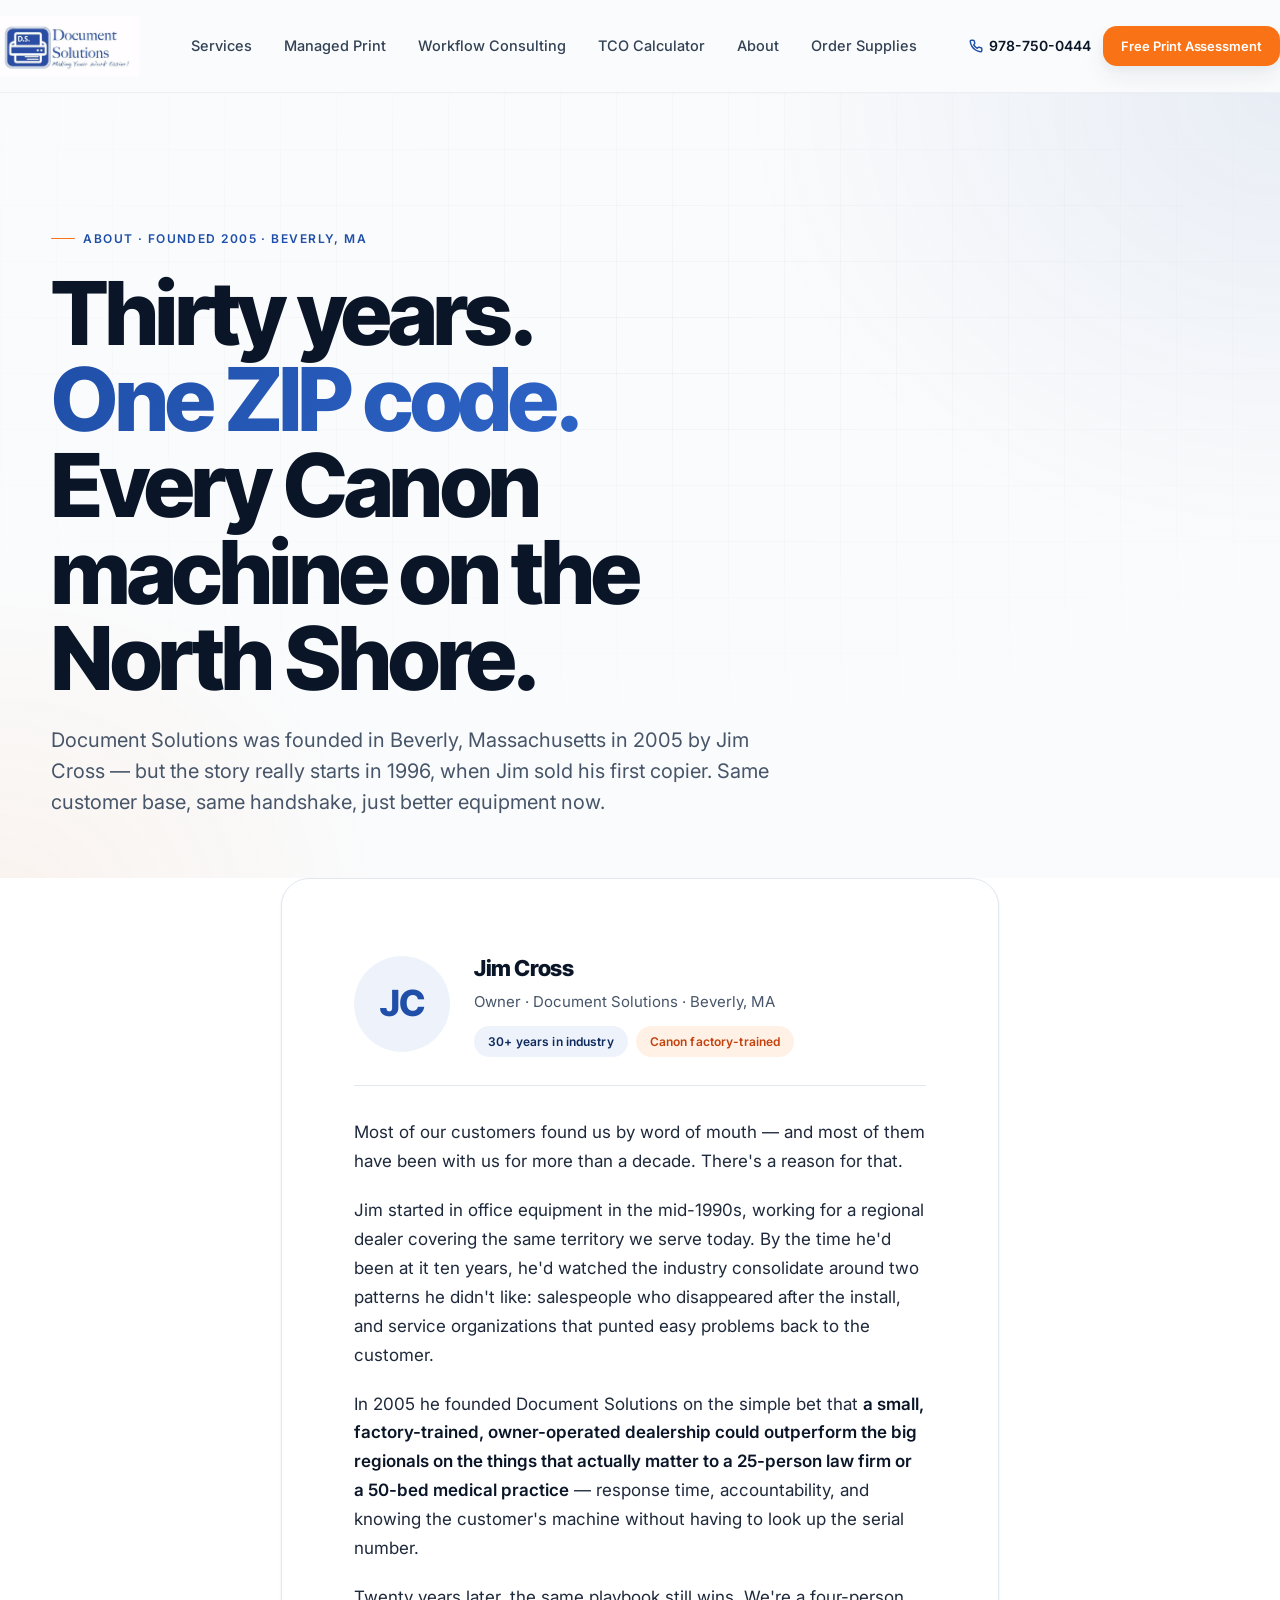
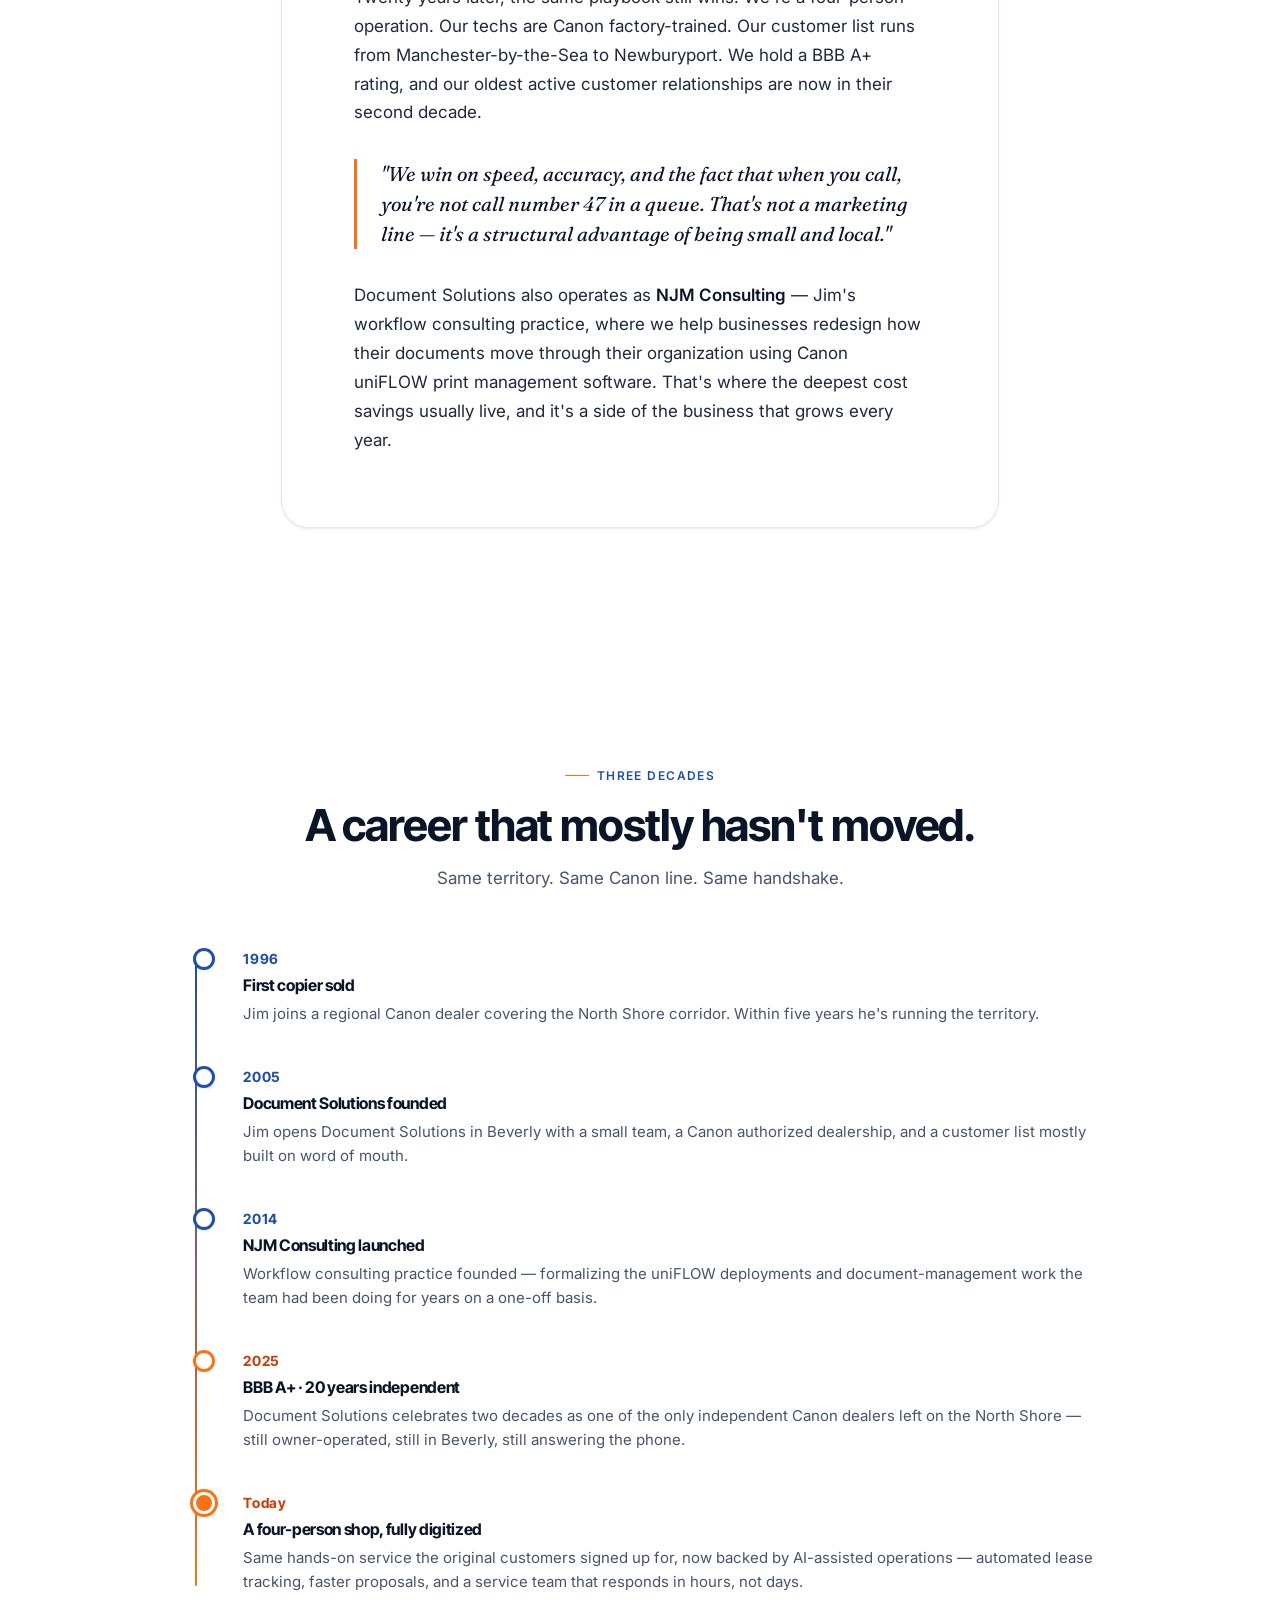
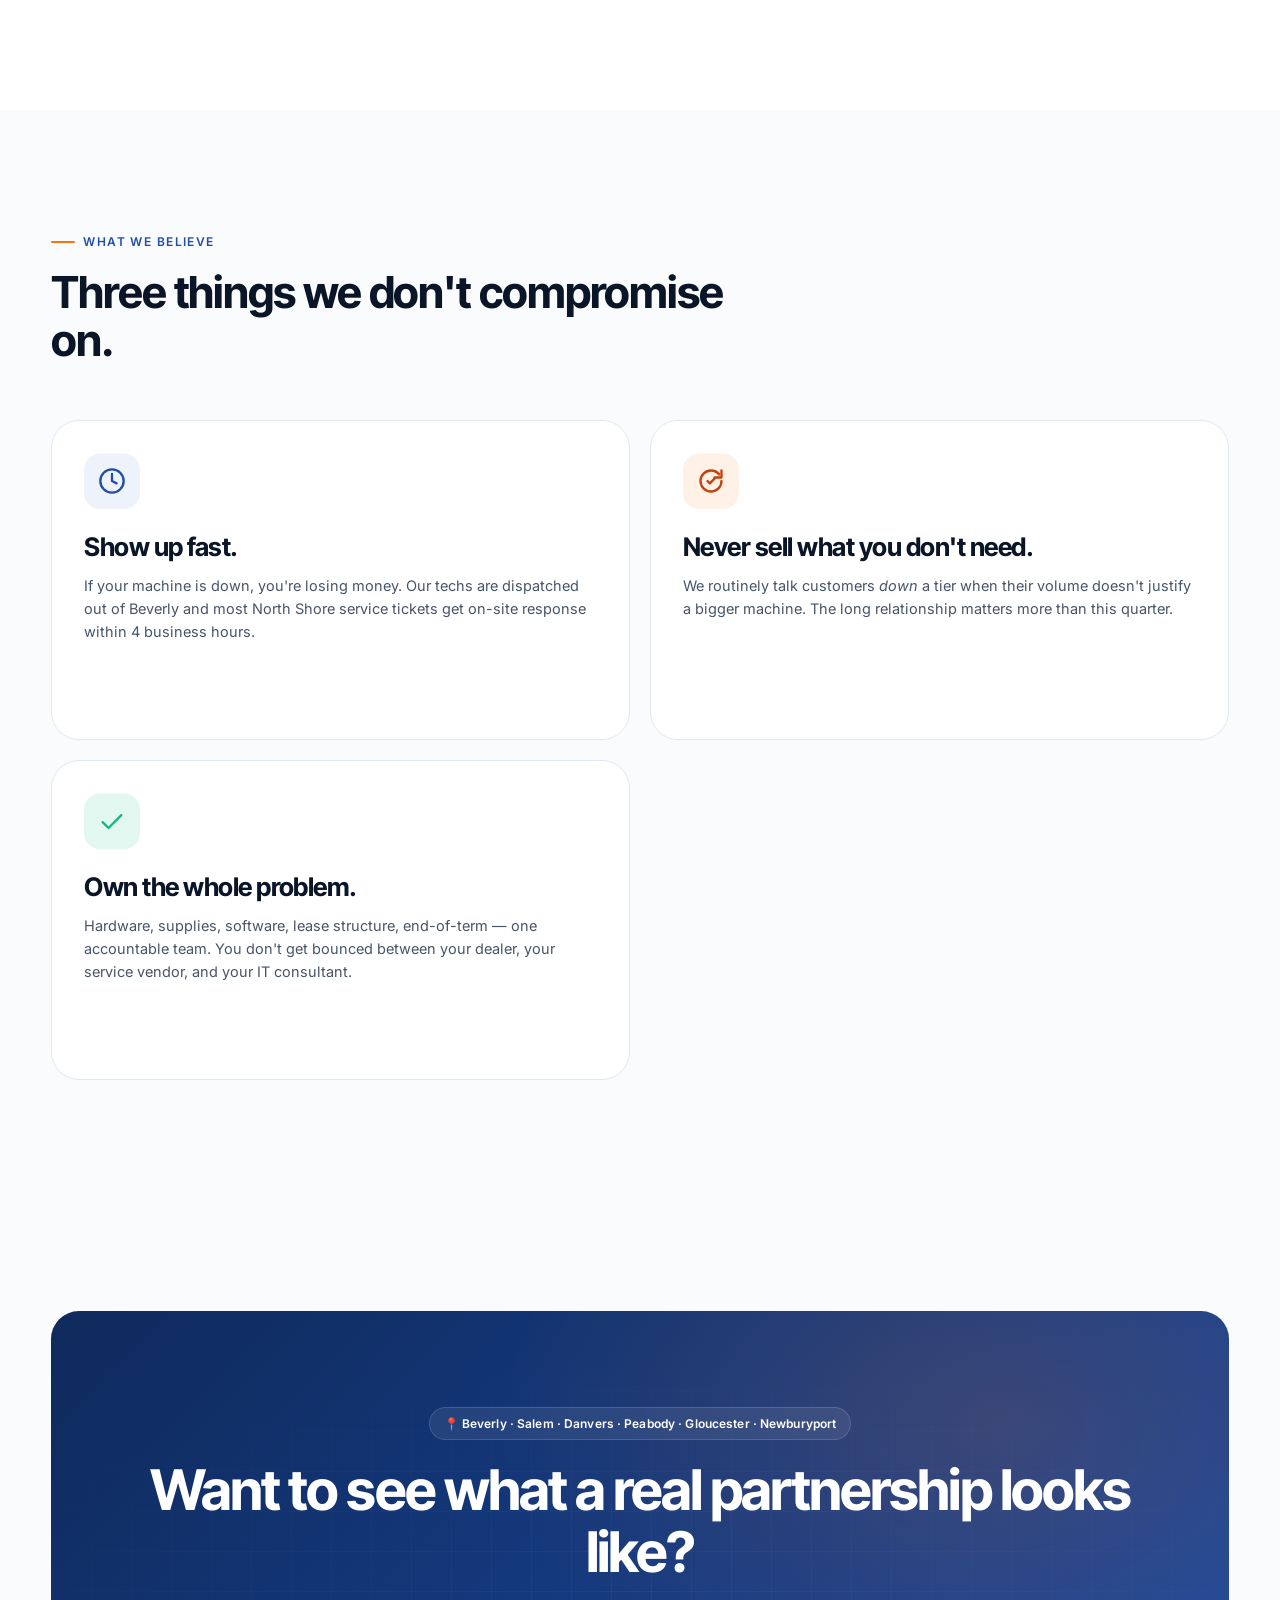
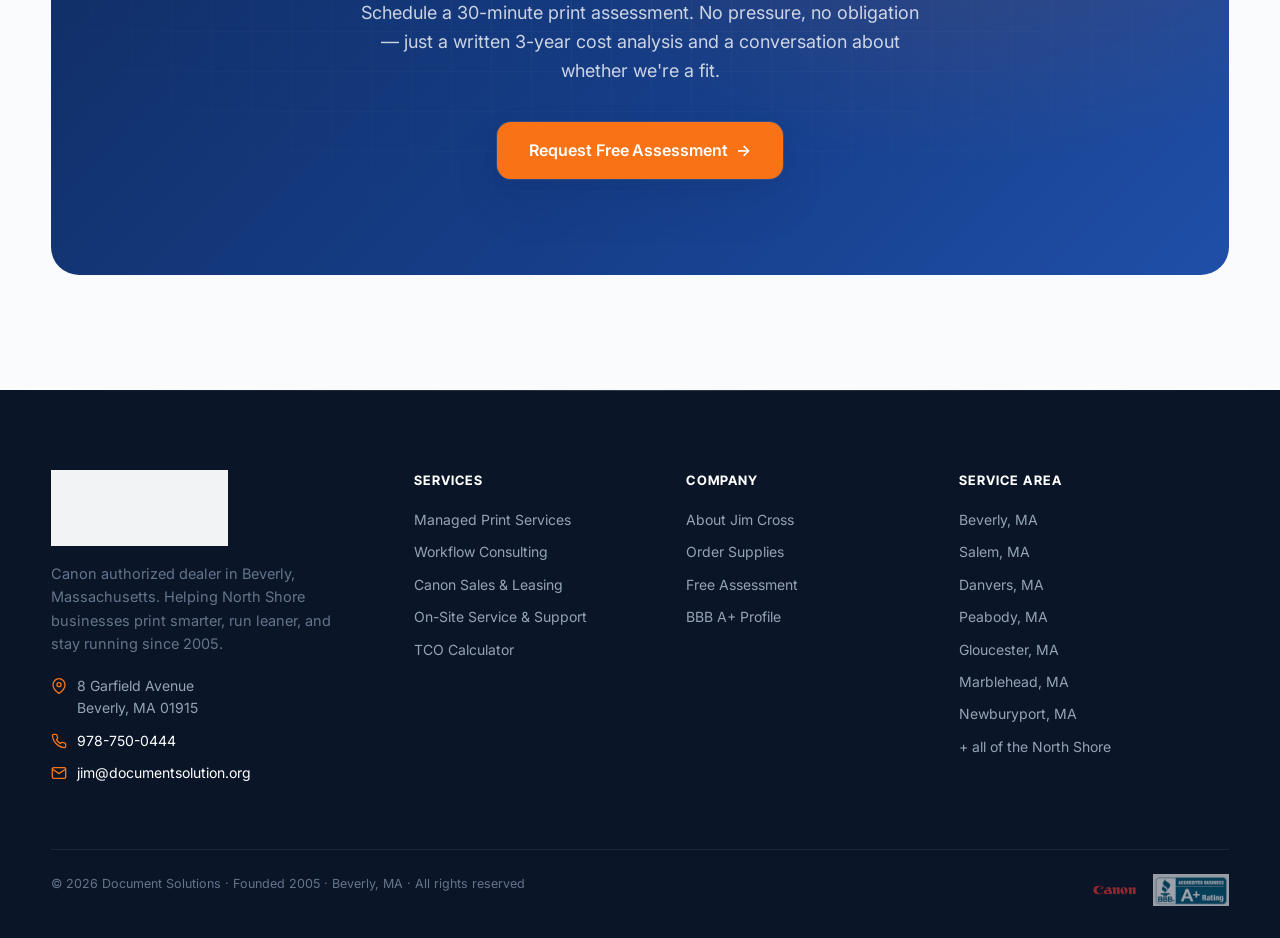
==== about.html @ 14baa593 "Subdue hero photo + add supply ordering for existing customers Hero fix: - Darkened the imageFORCE p" ====
<!DOCTYPE html>
<html lang="en">
<head>
<meta charset="UTF-8">
<meta name="viewport" content="width=device-width, initial-scale=1.0">
<meta name="theme-color" content="#1F4FA8">

<title>About Jim Cross & Document Solutions — 30 Years on the North Shore</title>
<meta name="description" content="Founded in 2005 by Jim Cross, Document Solutions is an independent Canon authorized dealer in Beverly, MA. 30+ years of office equipment expertise, factory-trained technicians, BBB A+ rated.">

<link rel="canonical" href="https://documentsolution.org/about.html">
<meta name="robots" content="index, follow, max-image-preview:large">

<meta property="og:type" content="profile">
<meta property="og:title" content="About Jim Cross — Document Solutions, Beverly MA">
<meta property="og:description" content="30+ years in office equipment. Founded Document Solutions in Beverly, MA in 2005.">
<meta property="og:url" content="https://documentsolution.org/about.html">

<link rel="preconnect" href="https://fonts.googleapis.com">
<link rel="preconnect" href="https://fonts.gstatic.com" crossorigin>
<link rel="stylesheet" href="assets/css/styles.css">
<link rel="icon" type="image/svg+xml" href="data:image/svg+xml,%3Csvg xmlns='http://www.w3.org/2000/svg' viewBox='0 0 32 32'%3E%3Crect width='32' height='32' rx='7' fill='%231F4FA8'/%3E%3Ctext x='16' y='22' font-family='Inter,sans-serif' font-size='15' font-weight='800' fill='white' text-anchor='middle' letter-spacing='-0.04em'%3EDS%3C/text%3E%3C/svg%3E">

<script type="application/ld+json">
{
  "@context": "https://schema.org",
  "@type": "AboutPage",
  "mainEntity": {
    "@type": "Person",
    "name": "Jim Cross",
    "jobTitle": "Owner",
    "description": "Owner and founder of Document Solutions, a Canon authorized dealer in Beverly, Massachusetts. 30+ years in office equipment, document workflow, and managed print services.",
    "worksFor": {
      "@type": "LocalBusiness",
      "name": "Document Solutions",
      "url": "https://documentsolution.org/",
      "address": {
        "@type": "PostalAddress",
        "streetAddress": "8 Garfield Avenue",
        "addressLocality": "Beverly",
        "addressRegion": "MA",
        "postalCode": "01915",
        "addressCountry": "US"
      },
      "telephone": "+1-978-750-0444"
    },
    "knowsAbout": ["Canon imageRUNNER", "Managed Print Services", "Document Workflow Consulting", "Office Equipment Leasing", "uniFLOW Print Management"]
  },
  "breadcrumb": {
    "@type": "BreadcrumbList",
    "itemListElement": [
      { "@type": "ListItem", "position": 1, "name": "Home", "item": "https://documentsolution.org/" },
      { "@type": "ListItem", "position": 2, "name": "About", "item": "https://documentsolution.org/about.html" }
    ]
  }
}
</script>
</head>
<body>

<header class="nav">
  <div class="container nav-inner">
    <a href="index.html" class="nav-logo" aria-label="Document Solutions home">
      <img src="assets/images/logo-full.png" alt="Document Solutions — Making Your Work Easier!" class="brand-logo">
    </a>
    <nav class="nav-links" aria-label="Primary">
      <a href="index.html#services" class="nav-link">Services</a>
      <a href="services/managed-print.html" class="nav-link">Managed Print</a>
      <a href="services/workflow-consulting.html" class="nav-link">Workflow Consulting</a>
      <a href="tco-calculator.html" class="nav-link">TCO Calculator</a>
      <a href="about.html" class="nav-link">About</a>
      <a href="order-supplies.html" class="nav-link">Order Supplies</a>
    </nav>
    <div class="nav-cta-row">
      <a href="tel:+19787500444" class="nav-phone">
        <svg width="14" height="14" viewBox="0 0 24 24" fill="none" stroke="currentColor" stroke-width="2.5" stroke-linecap="round" stroke-linejoin="round"><path d="M22 16.92v3a2 2 0 0 1-2.18 2 19.79 19.79 0 0 1-8.63-3.07 19.5 19.5 0 0 1-6-6 19.79 19.79 0 0 1-3.07-8.67A2 2 0 0 1 4.11 2h3a2 2 0 0 1 2 1.72 12.84 12.84 0 0 0 .7 2.81 2 2 0 0 1-.45 2.11L8.09 9.91a16 16 0 0 0 6 6l1.27-1.27a2 2 0 0 1 2.11-.45 12.84 12.84 0 0 0 2.81.7A2 2 0 0 1 22 16.92z"/></svg>
        978-750-0444
      </a>
      <a href="index.html#contact" class="btn btn-primary btn-sm">Free Print Assessment</a>
    </div>
  </div>
</header>

<!-- ========== HERO ========== -->
<section class="hero" style="padding-bottom:64px;">
  <div class="container">
    <div style="max-width:820px;">
      <span class="eyebrow fade-up">About · Founded 2005 · Beverly, MA</span>
      <h1 class="display-1 fade-up delay-1" style="margin-top:22px; margin-bottom:24px;">
        Thirty years.<br>
        <span class="accent">One ZIP code.</span><br>
        Every Canon machine on the North Shore.
      </h1>
      <p class="lede fade-up delay-2">
        Document Solutions was founded in Beverly, Massachusetts in 2005 by Jim Cross — but the
        story really starts in 1996, when Jim sold his first copier. Same customer base,
        same handshake, just better equipment now.
      </p>
    </div>
  </div>
</section>

<!-- ========== JIM'S STORY ========== -->
<section style="padding-top:0; background:white;">
  <div class="container container-tight">

    <div class="fade-up" style="background:var(--surface); border:1px solid var(--ink-100); border-radius:var(--radius-xl); padding:clamp(40px,6vw,72px); box-shadow:var(--shadow-sm); margin-top:-40px; position:relative; z-index:2;">

      <div style="display:flex; flex-wrap:wrap; gap:24px; align-items:center; padding-bottom:28px; border-bottom:1px solid var(--ink-100); margin-bottom:32px;">
        <div style="width:96px; height:96px; border-radius:50%; background:var(--brand-blue-tint); color:var(--brand-blue); display:grid; place-items:center; font-family:var(--font-display); font-weight:800; font-size:36px; letter-spacing:-0.03em; flex-shrink:0;">JC</div>
        <div>
          <div style="font-family:var(--font-display); font-size:22px; font-weight:800; color:var(--ink-900); letter-spacing:-0.02em;">Jim Cross</div>
          <div style="color:var(--ink-500); font-size:15px; margin-top:4px;">Owner · Document Solutions · Beverly, MA</div>
          <div style="display:flex; gap:8px; margin-top:12px; flex-wrap:wrap;">
            <span class="pill">30+ years in industry</span>
            <span class="pill pill-orange">Canon factory-trained</span>
          </div>
        </div>
      </div>

      <div style="font-size:17px; line-height:1.7; color:var(--ink-700);">
        <p style="margin-bottom:20px;">Most of our customers found us by word of mouth — and most of them have been with us for more than a decade. There's a reason for that.</p>

        <p style="margin-bottom:20px;">Jim started in office equipment in the mid-1990s, working for a regional dealer covering the same territory we serve today. By the time he'd been at it ten years, he'd watched the industry consolidate around two patterns he didn't like: salespeople who disappeared after the install, and service organizations that punted easy problems back to the customer.</p>

        <p style="margin-bottom:20px;">In 2005 he founded Document Solutions on the simple bet that <span class="strong">a small, factory-trained, owner-operated dealership could outperform the big regionals on the things that actually matter to a 25-person law firm or a 50-bed medical practice</span> — response time, accountability, and knowing the customer's machine without having to look up the serial number.</p>

        <p style="margin-bottom:20px;">Twenty years later, the same playbook still wins. We're a four-person operation. Our techs are Canon factory-trained. Our customer list runs from Manchester-by-the-Sea to Newburyport. We hold a BBB A+ rating, and our oldest active customer relationships are now in their second decade.</p>

        <p style="font-family:var(--font-serif); font-style:italic; font-size:20px; line-height:1.5; color:var(--ink-900); padding-left:24px; border-left:3px solid var(--accent); margin:32px 0;">"We win on speed, accuracy, and the fact that when you call, you're not call number 47 in a queue. That's not a marketing line — it's a structural advantage of being small and local."</p>

        <p>Document Solutions also operates as <span class="strong">NJM Consulting</span> — Jim's workflow consulting practice, where we help businesses redesign how their documents move through their organization using Canon uniFLOW print management software. That's where the deepest cost savings usually live, and it's a side of the business that grows every year.</p>
      </div>

    </div>

  </div>
</section>

<!-- ========== TIMELINE ========== -->
<section style="background:white;">
  <div class="container container-narrow">
    <div class="section-header center fade-up">
      <span class="eyebrow">Three decades</span>
      <h2 class="display-3">A career that mostly hasn't moved.</h2>
      <p>Same territory. Same Canon line. Same handshake.</p>
    </div>

    <div style="position:relative; padding:0 8px;">
      <div style="position:absolute; left:24px; top:8px; bottom:8px; width:2px; background:linear-gradient(180deg, var(--brand-blue), var(--accent)); border-radius:2px;"></div>

      <div class="fade-up" style="padding:0 0 40px 64px; position:relative;">
        <div style="position:absolute; left:14px; top:0; width:22px; height:22px; border-radius:50%; background:white; border:3px solid var(--brand-blue); box-shadow:var(--shadow-sm);"></div>
        <div style="font-family:var(--font-display); font-size:14px; font-weight:700; color:var(--brand-blue); letter-spacing:0.05em;">1996</div>
        <h4 style="margin-top:6px; margin-bottom:8px;">First copier sold</h4>
        <p class="muted" style="font-size:15px;">Jim joins a regional Canon dealer covering the North Shore corridor. Within five years he's running the territory.</p>
      </div>

      <div class="fade-up delay-1" style="padding:0 0 40px 64px; position:relative;">
        <div style="position:absolute; left:14px; top:0; width:22px; height:22px; border-radius:50%; background:white; border:3px solid var(--brand-blue); box-shadow:var(--shadow-sm);"></div>
        <div style="font-family:var(--font-display); font-size:14px; font-weight:700; color:var(--brand-blue); letter-spacing:0.05em;">2005</div>
        <h4 style="margin-top:6px; margin-bottom:8px;">Document Solutions founded</h4>
        <p class="muted" style="font-size:15px;">Jim opens Document Solutions in Beverly with a small team, a Canon authorized dealership, and a customer list mostly built on word of mouth.</p>
      </div>

      <div class="fade-up delay-2" style="padding:0 0 40px 64px; position:relative;">
        <div style="position:absolute; left:14px; top:0; width:22px; height:22px; border-radius:50%; background:white; border:3px solid var(--brand-blue); box-shadow:var(--shadow-sm);"></div>
        <div style="font-family:var(--font-display); font-size:14px; font-weight:700; color:var(--brand-blue); letter-spacing:0.05em;">2014</div>
        <h4 style="margin-top:6px; margin-bottom:8px;">NJM Consulting launched</h4>
        <p class="muted" style="font-size:15px;">Workflow consulting practice founded — formalizing the uniFLOW deployments and document-management work the team had been doing for years on a one-off basis.</p>
      </div>

      <div class="fade-up delay-3" style="padding:0 0 40px 64px; position:relative;">
        <div style="position:absolute; left:14px; top:0; width:22px; height:22px; border-radius:50%; background:white; border:3px solid var(--accent); box-shadow:var(--shadow-sm);"></div>
        <div style="font-family:var(--font-display); font-size:14px; font-weight:700; color:var(--accent-deep); letter-spacing:0.05em;">2025</div>
        <h4 style="margin-top:6px; margin-bottom:8px;">BBB A+ · 20 years independent</h4>
        <p class="muted" style="font-size:15px;">Document Solutions celebrates two decades as one of the only independent Canon dealers left on the North Shore — still owner-operated, still in Beverly, still answering the phone.</p>
      </div>

      <div class="fade-up delay-4" style="padding:0 0 0 64px; position:relative;">
        <div style="position:absolute; left:14px; top:0; width:22px; height:22px; border-radius:50%; background:var(--accent); border:3px solid white; box-shadow:0 0 0 3px var(--accent);"></div>
        <div style="font-family:var(--font-display); font-size:14px; font-weight:700; color:var(--accent-deep); letter-spacing:0.05em;">Today</div>
        <h4 style="margin-top:6px; margin-bottom:8px;">A four-person shop, fully digitized</h4>
        <p class="muted" style="font-size:15px;">Same hands-on service the original customers signed up for, now backed by AI-assisted operations — automated lease tracking, faster proposals, and a service team that responds in hours, not days.</p>
      </div>

    </div>
  </div>
</section>

<!-- ========== VALUES ========== -->
<section>
  <div class="container">
    <div class="section-header fade-up">
      <span class="eyebrow">What we believe</span>
      <h2 class="display-3">Three things we don't compromise on.</h2>
    </div>

    <div class="bento-grid">
      <div class="bento bento-md fade-up">
        <div class="bento-icon">
          <svg width="28" height="28" viewBox="0 0 24 24" fill="none" stroke="currentColor" stroke-width="2" stroke-linecap="round" stroke-linejoin="round"><circle cx="12" cy="12" r="10"/><polyline points="12 6 12 12 16 14"/></svg>
        </div>
        <h3>Show up fast.</h3>
        <p>If your machine is down, you're losing money. Our techs are dispatched out of Beverly and most North Shore service tickets get on-site response within 4 business hours.</p>
      </div>
      <div class="bento bento-md fade-up delay-1">
        <div class="bento-icon orange">
          <svg width="28" height="28" viewBox="0 0 24 24" fill="none" stroke="currentColor" stroke-width="2" stroke-linecap="round" stroke-linejoin="round"><path d="M9 12l2 2 4-4"/><path d="M21 12c0 4.97-4.03 9-9 9s-9-4.03-9-9 4.03-9 9-9c2.85 0 5.4 1.32 7.05 3.39"/><path d="M21 3v6h-6"/></svg>
        </div>
        <h3>Never sell what you don't need.</h3>
        <p>We routinely talk customers <em>down</em> a tier when their volume doesn't justify a bigger machine. The long relationship matters more than this quarter.</p>
      </div>
      <div class="bento bento-md fade-up delay-2">
        <div class="bento-icon green">
          <svg width="28" height="28" viewBox="0 0 24 24" fill="none" stroke="currentColor" stroke-width="2" stroke-linecap="round" stroke-linejoin="round"><path d="M20 7L9 18l-5-5"/></svg>
        </div>
        <h3>Own the whole problem.</h3>
        <p>Hardware, supplies, software, lease structure, end-of-term — one accountable team. You don't get bounced between your dealer, your service vendor, and your IT consultant.</p>
      </div>
    </div>

  </div>
</section>

<!-- ========== CTA ========== -->
<section>
  <div class="container">
    <div class="cta-banner fade-up">
      <span class="pill pill-dark" style="margin-bottom:20px">📍 Beverly · Salem · Danvers · Peabody · Gloucester · Newburyport</span>
      <h2>Want to see what a real partnership looks like?</h2>
      <p>Schedule a 30-minute print assessment. No pressure, no obligation — just a written 3-year cost analysis and a conversation about whether we're a fit.</p>
      <a href="index.html#contact" class="btn btn-primary btn-lg">Request Free Assessment <span class="btn-arrow">→</span></a>
    </div>
  </div>
</section>

<!-- ========== FOOTER ========== -->
<footer class="footer">
  <div class="container">
    <div class="footer-grid">
      <div class="footer-brand">
        <a href="index.html" class="nav-logo" aria-label="Document Solutions home">
          <img src="assets/images/logo-full.png" alt="Document Solutions — Making Your Work Easier!" class="brand-logo">
        </a>
        <p class="footer-tagline">Canon authorized dealer in Beverly, Massachusetts. Helping North Shore businesses print smarter, run leaner, and stay running since 2005.</p>
        <div class="footer-contact">
          <div class="footer-contact-line">
            <svg width="16" height="16" viewBox="0 0 24 24" fill="none" stroke="currentColor" stroke-width="2" stroke-linecap="round" stroke-linejoin="round"><path d="M21 10c0 7-9 13-9 13s-9-6-9-13a9 9 0 0 1 18 0z"/><circle cx="12" cy="10" r="3"/></svg>
            <span>8 Garfield Avenue<br>Beverly, MA 01915</span>
          </div>
          <div class="footer-contact-line">
            <svg width="16" height="16" viewBox="0 0 24 24" fill="none" stroke="currentColor" stroke-width="2" stroke-linecap="round" stroke-linejoin="round"><path d="M22 16.92v3a2 2 0 0 1-2.18 2 19.79 19.79 0 0 1-8.63-3.07 19.5 19.5 0 0 1-6-6 19.79 19.79 0 0 1-3.07-8.67A2 2 0 0 1 4.11 2h3a2 2 0 0 1 2 1.72 12.84 12.84 0 0 0 .7 2.81 2 2 0 0 1-.45 2.11L8.09 9.91a16 16 0 0 0 6 6l1.27-1.27a2 2 0 0 1 2.11-.45 12.84 12.84 0 0 0 2.81.7A2 2 0 0 1 22 16.92z"/></svg>
            <a href="tel:+19787500444">978-750-0444</a>
          </div>
          <div class="footer-contact-line">
            <svg width="16" height="16" viewBox="0 0 24 24" fill="none" stroke="currentColor" stroke-width="2" stroke-linecap="round" stroke-linejoin="round"><path d="M4 4h16c1.1 0 2 .9 2 2v12c0 1.1-.9 2-2 2H4c-1.1 0-2-.9-2-2V6c0-1.1.9-2 2-2z"/><polyline points="22,6 12,13 2,6"/></svg>
            <a href="mailto:jim@documentsolution.org">jim@documentsolution.org</a>
          </div>
        </div>
      </div>

      <div>
        <div class="footer-col-title">Services</div>
        <div class="footer-links">
          <a href="services/managed-print.html">Managed Print Services</a>
          <a href="services/workflow-consulting.html">Workflow Consulting</a>
          <a href="index.html#services">Canon Sales &amp; Leasing</a>
          <a href="index.html#services">On-Site Service &amp; Support</a>
          <a href="tco-calculator.html">TCO Calculator</a>
        </div>
      </div>

      <div>
        <div class="footer-col-title">Company</div>
        <div class="footer-links">
          <a href="about.html">About Jim Cross</a>
          <a href="order-supplies.html">Order Supplies</a>
          <a href="index.html#contact">Free Assessment</a>
          <a href="https://www.bbb.org/" target="_blank" rel="noopener">BBB A+ Profile</a>
        </div>
      </div>

      <div>
        <div class="footer-col-title">Service Area</div>
        <div class="footer-links">
          <a href="#">Beverly, MA</a>
          <a href="#">Salem, MA</a>
          <a href="#">Danvers, MA</a>
          <a href="#">Peabody, MA</a>
          <a href="#">Gloucester, MA</a>
          <a href="#">Marblehead, MA</a>
          <a href="#">Newburyport, MA</a>
          <a href="#">+ all of the North Shore</a>
        </div>
      </div>
    </div>

    <div class="footer-bottom">
      <div>© <span data-year>2026</span> Document Solutions · Founded 2005 · Beverly, MA · All rights reserved</div>
      <div class="footer-badges">
        <img src="assets/images/canon-logo.png" alt="Canon Authorized Dealer">
        <img src="assets/images/bbb-rating.png" alt="BBB A+ Rated">
      </div>
    </div>
  </div>
</footer>

<script src="assets/js/main.js" defer></script>
</body>
</html>
---- assets/css/styles.css ----
/* ============================================================
   Document Solutions — Modern Design System
   Brand: Document Solutions / Jim Cross / Beverly, MA
   ============================================================ */

/* --- Fonts --- */
@import url('https://fonts.googleapis.com/css2?family=Inter:wght@300;400;500;600;700;800;900&family=Inter+Tight:wght@500;600;700;800;900&family=Fraunces:ital,opsz,wght@0,9..144,400;0,9..144,500;1,9..144,400&display=swap');

/* --- Tokens --- */
:root {
  /* Brand */
  --brand-blue: #1F4FA8;
  --brand-blue-deep: #0F2A5C;
  --brand-blue-bright: #2E64C7;
  --brand-blue-tint: #EEF3FB;
  --accent: #F97316;
  --accent-deep: #C2410C;
  --accent-tint: #FFF1E6;
  --gold: #F59E0B;
  --success: #10B981;

  /* Ink scale */
  --ink-900: #0A1628;
  --ink-800: #0F172A;
  --ink-700: #1E293B;
  --ink-600: #334155;
  --ink-500: #475569;
  --ink-400: #64748B;
  --ink-300: #94A3B8;
  --ink-200: #CBD5E1;
  --ink-100: #E2E8F0;
  --ink-50: #F1F5F9;

  /* Surfaces */
  --bg: #FAFBFC;
  --surface: #FFFFFF;
  --surface-tint: #F8FAFC;

  /* Geometry */
  --radius-sm: 8px;
  --radius: 14px;
  --radius-lg: 20px;
  --radius-xl: 28px;
  --radius-pill: 999px;

  /* Shadows (layered, subtle) */
  --shadow-xs: 0 1px 2px rgba(15, 42, 92, 0.04);
  --shadow-sm: 0 2px 4px rgba(15, 42, 92, 0.04), 0 1px 2px rgba(15, 42, 92, 0.06);
  --shadow: 0 4px 8px rgba(15, 42, 92, 0.04), 0 2px 4px rgba(15, 42, 92, 0.04);
  --shadow-md: 0 12px 24px rgba(15, 42, 92, 0.06), 0 4px 8px rgba(15, 42, 92, 0.04);
  --shadow-lg: 0 24px 48px rgba(15, 42, 92, 0.10), 0 8px 16px rgba(15, 42, 92, 0.06);
  --shadow-xl: 0 40px 80px rgba(15, 42, 92, 0.14), 0 16px 32px rgba(15, 42, 92, 0.08);
  --shadow-glow: 0 0 0 4px rgba(31, 79, 168, 0.10);
  --shadow-glow-orange: 0 0 0 4px rgba(249, 115, 22, 0.18);

  /* Type */
  --font-sans: 'Inter', -apple-system, BlinkMacSystemFont, 'Segoe UI', sans-serif;
  --font-display: 'Inter Tight', 'Inter', -apple-system, sans-serif;
  --font-serif: 'Fraunces', Georgia, serif;

  /* Motion */
  --ease-out: cubic-bezier(0.16, 1, 0.3, 1);
  --ease-in-out: cubic-bezier(0.65, 0, 0.35, 1);

  /* Layout */
  --container: 1280px;
  --container-narrow: 1040px;
  --container-tight: 820px;
  --gutter: clamp(20px, 4vw, 64px);
}

/* --- Reset / Base --- */
*, *::before, *::after { box-sizing: border-box; margin: 0; padding: 0; }
html { scroll-behavior: smooth; -webkit-text-size-adjust: 100%; text-size-adjust: 100%; }
body {
  font-family: var(--font-sans);
  font-size: 16px;
  line-height: 1.6;
  color: var(--ink-700);
  background: var(--bg);
  -webkit-font-smoothing: antialiased;
  -moz-osx-font-smoothing: grayscale;
  overflow-x: hidden;
}
img, svg { max-width: 100%; height: auto; display: block; }
a { color: inherit; text-decoration: none; }
button { font: inherit; cursor: pointer; border: 0; background: none; color: inherit; }
ul { list-style: none; }
:focus-visible { outline: 2px solid var(--brand-blue); outline-offset: 3px; border-radius: 4px; }
::selection { background: var(--brand-blue); color: white; }

/* --- Typography --- */
h1, h2, h3, h4, h5, h6 {
  font-family: var(--font-display);
  color: var(--ink-900);
  letter-spacing: -0.02em;
  line-height: 1.1;
  font-weight: 700;
}

.display-1 {
  font-size: clamp(40px, 7vw, 88px);
  font-weight: 800;
  letter-spacing: -0.04em;
  line-height: 0.98;
}
.display-2 {
  font-size: clamp(34px, 5.5vw, 64px);
  font-weight: 800;
  letter-spacing: -0.035em;
  line-height: 1.02;
}
.display-3 {
  font-size: clamp(28px, 4vw, 44px);
  font-weight: 700;
  letter-spacing: -0.025em;
  line-height: 1.1;
}
.heading-md {
  font-size: clamp(20px, 2.2vw, 26px);
  font-weight: 700;
  letter-spacing: -0.015em;
}
.heading-sm {
  font-size: 18px;
  font-weight: 700;
  letter-spacing: -0.01em;
}

.eyebrow {
  display: inline-flex;
  align-items: center;
  gap: 8px;
  font-size: 12px;
  font-weight: 600;
  text-transform: uppercase;
  letter-spacing: 0.12em;
  color: var(--brand-blue);
  font-family: var(--font-sans);
}
.eyebrow::before {
  content: "";
  width: 24px;
  height: 1.5px;
  background: var(--accent);
  border-radius: 2px;
}

.lede {
  font-size: clamp(17px, 1.6vw, 20px);
  line-height: 1.55;
  color: var(--ink-500);
  max-width: 60ch;
}
.muted { color: var(--ink-500); }
.subtle { color: var(--ink-400); }
.strong { color: var(--ink-900); font-weight: 600; }

.serif { font-family: var(--font-serif); font-style: italic; }

/* --- Layout --- */
.container { width: 100%; max-width: var(--container); margin: 0 auto; padding-left: var(--gutter); padding-right: var(--gutter); }
.container-narrow { max-width: var(--container-narrow); }
.container-tight { max-width: var(--container-tight); }
section { padding: clamp(64px, 9vw, 128px) 0; position: relative; }
.section-tight { padding: clamp(48px, 6vw, 80px) 0; }

/* --- Buttons --- */
.btn {
  display: inline-flex;
  align-items: center;
  justify-content: center;
  gap: 8px;
  font-weight: 600;
  font-size: 15px;
  letter-spacing: -0.005em;
  padding: 14px 26px;
  border-radius: var(--radius);
  transition: transform .2s var(--ease-out), box-shadow .2s var(--ease-out), background-color .2s, color .2s;
  white-space: nowrap;
  cursor: pointer;
  text-align: center;
}
.btn:hover { transform: translateY(-1px); }
.btn:active { transform: translateY(0); }
.btn-primary { background: var(--accent); color: white; box-shadow: var(--shadow-md); }
.btn-primary:hover { background: var(--accent-deep); box-shadow: var(--shadow-lg); }
.btn-blue { background: var(--brand-blue); color: white; box-shadow: var(--shadow-md); }
.btn-blue:hover { background: var(--brand-blue-deep); box-shadow: var(--shadow-lg); }
.btn-ghost {
  background: transparent;
  color: var(--ink-900);
  border: 1.5px solid var(--ink-200);
}
.btn-ghost:hover { border-color: var(--ink-900); background: var(--ink-50); }
.btn-light { background: white; color: var(--brand-blue-deep); box-shadow: var(--shadow-md); }
.btn-light:hover { box-shadow: var(--shadow-lg); }
.btn-lg { font-size: 16px; padding: 16px 32px; }
.btn-sm { font-size: 13px; padding: 10px 18px; }

.btn-arrow { transition: transform .25s var(--ease-out); display: inline-block; }
.btn:hover .btn-arrow { transform: translateX(3px); }

/* --- Pills --- */
.pill {
  display: inline-flex;
  align-items: center;
  gap: 6px;
  padding: 6px 14px;
  border-radius: var(--radius-pill);
  font-size: 12px;
  font-weight: 600;
  background: var(--brand-blue-tint);
  color: var(--brand-blue-deep);
  letter-spacing: 0.01em;
}
.pill-orange { background: var(--accent-tint); color: var(--accent-deep); }
.pill-dark { background: rgba(255,255,255,0.08); color: white; border: 1px solid rgba(255,255,255,0.14); backdrop-filter: blur(10px); }
.pill-dot::before {
  content: "";
  width: 6px; height: 6px;
  border-radius: 50%;
  background: var(--success);
  box-shadow: 0 0 0 3px rgba(16, 185, 129, 0.18);
}

/* --- Nav --- */
.nav {
  position: sticky;
  top: 0;
  z-index: 100;
  background: rgba(250, 251, 252, 0.78);
  backdrop-filter: saturate(180%) blur(20px);
  -webkit-backdrop-filter: saturate(180%) blur(20px);
  border-bottom: 1px solid rgba(15, 42, 92, 0.06);
  transition: background .3s, box-shadow .3s;
}
.nav.scrolled { background: rgba(255, 255, 255, 0.92); box-shadow: 0 1px 0 rgba(15, 42, 92, 0.05); }
.nav-inner {
  display: flex;
  align-items: center;
  justify-content: space-between;
  padding: 16px 0;
  gap: 24px;
}
.nav-logo {
  display: flex;
  align-items: center;
  gap: 12px;
  font-family: var(--font-display);
  font-weight: 800;
  font-size: 17px;
  color: var(--ink-900);
  letter-spacing: -0.02em;
}
.nav-logo-mark {
  width: 36px;
  height: 36px;
  background: var(--brand-blue);
  border-radius: 9px;
  display: grid;
  place-items: center;
  color: white;
  font-weight: 800;
  font-size: 14px;
  letter-spacing: -0.02em;
  position: relative;
  overflow: hidden;
  box-shadow: var(--shadow-sm), inset 0 1px 0 rgba(255,255,255,0.18);
}
.nav-logo-mark::after {
  content: "";
  position: absolute;
  inset: 0;
  background: linear-gradient(135deg, transparent 50%, rgba(255,255,255,0.12));
}

/* Real logo image (Document Solutions printer + wordmark + tagline) */
.brand-logo { height: 60px; width: auto; display: block; }
.brand-logo-lg { height: 80px; }
.footer .brand-logo { filter: brightness(0) invert(1); opacity: 0.95; height: 76px; }
@media (max-width: 960px) { .brand-logo { height: 50px; } }
@media (max-width: 540px) { .brand-logo { height: 42px; } .footer .brand-logo { height: 60px; } }
.nav-links {
  display: flex;
  align-items: center;
  gap: 4px;
}
.nav-link {
  padding: 8px 14px;
  font-size: 14.5px;
  font-weight: 500;
  color: var(--ink-600);
  border-radius: var(--radius-sm);
  transition: color .2s, background .2s;
}
.nav-link:hover { color: var(--ink-900); background: var(--ink-50); }
.nav-cta-row { display: flex; align-items: center; gap: 12px; }
.nav-phone {
  display: flex;
  align-items: center;
  gap: 6px;
  font-size: 14px;
  font-weight: 600;
  color: var(--ink-900);
}
.nav-phone svg { color: var(--brand-blue); }
.nav-toggle { display: none; }

@media (max-width: 960px) {
  .nav-links { display: none; }
  .nav-phone { display: none; }
}

/* --- HERO --- */
.hero {
  position: relative;
  padding: clamp(72px, 10vw, 140px) 0 clamp(64px, 8vw, 110px);
  overflow: hidden;
  background:
    radial-gradient(60% 80% at 100% 0%, rgba(31,79,168,0.08), transparent 70%),
    radial-gradient(50% 70% at 0% 100%, rgba(249,115,22,0.06), transparent 60%),
    var(--bg);
}
.hero::before {
  content: "";
  position: absolute;
  inset: 0;
  background-image:
    linear-gradient(rgba(15,42,92,0.04) 1px, transparent 1px),
    linear-gradient(90deg, rgba(15,42,92,0.04) 1px, transparent 1px);
  background-size: 56px 56px;
  mask-image: radial-gradient(ellipse 80% 60% at 50% 30%, black, transparent 80%);
  -webkit-mask-image: radial-gradient(ellipse 80% 60% at 50% 30%, black, transparent 80%);
  pointer-events: none;
}
.hero-inner {
  display: grid;
  grid-template-columns: 1.15fr 0.85fr;
  gap: clamp(40px, 6vw, 88px);
  align-items: center;
  position: relative;
  z-index: 2;
}
.hero h1 {
  font-size: clamp(40px, 7vw, 88px);
  font-weight: 800;
  letter-spacing: -0.04em;
  line-height: 0.98;
  color: var(--ink-900);
  margin-top: 22px;
  margin-bottom: 24px;
}
.hero h1 .accent {
  background: linear-gradient(120deg, var(--brand-blue) 0%, var(--brand-blue-bright) 100%);
  -webkit-background-clip: text;
  background-clip: text;
  -webkit-text-fill-color: transparent;
}
.hero h1 .underline-accent {
  position: relative;
  white-space: nowrap;
}
.hero h1 .underline-accent::after {
  content: "";
  position: absolute;
  left: 0; right: 0; bottom: 0.05em;
  height: 0.18em;
  background: var(--accent);
  z-index: -1;
  border-radius: 4px;
  opacity: 0.85;
}
.hero p {
  font-size: clamp(17px, 1.6vw, 20px);
  color: var(--ink-500);
  max-width: 56ch;
  line-height: 1.55;
  margin-bottom: 36px;
}
.hero-cta-row {
  display: flex;
  flex-wrap: wrap;
  gap: 14px;
  align-items: center;
  margin-bottom: 40px;
}
.hero-trust-row {
  display: flex;
  align-items: center;
  gap: 28px;
  flex-wrap: wrap;
  padding-top: 32px;
  border-top: 1px solid var(--ink-100);
}
.hero-trust-item {
  display: flex;
  flex-direction: column;
  gap: 2px;
}
.hero-trust-num {
  font-family: var(--font-display);
  font-size: 26px;
  font-weight: 800;
  color: var(--ink-900);
  letter-spacing: -0.025em;
}
.hero-trust-label {
  font-size: 12px;
  color: var(--ink-400);
  font-weight: 500;
  letter-spacing: 0.01em;
}

/* Hero visual — real photo + floating glass overlays */
.hero-visual {
  position: relative;
  height: clamp(420px, 56vw, 560px);
}
.hv-photo {
  position: absolute;
  inset: 0;
  border-radius: var(--radius-xl);
  overflow: hidden;
  box-shadow: var(--shadow-xl);
  border: 1px solid rgba(15,42,92,0.08);
  background: var(--ink-900);
}
.hv-photo::before {
  /* deep navy duotone tint — pulls the photo into brand */
  content: "";
  position: absolute;
  inset: 0;
  background:
    linear-gradient(135deg,
      rgba(15, 42, 92, 0.62) 0%,
      rgba(31, 79, 168, 0.38) 50%,
      rgba(10, 22, 40, 0.72) 100%);
  z-index: 2;
  pointer-events: none;
}
.hv-photo::after {
  /* bottom vignette so floating cards always read */
  content: "";
  position: absolute;
  inset: 0;
  background: linear-gradient(180deg, rgba(10,22,40,0) 40%, rgba(10,22,40,0.55));
  z-index: 2;
  pointer-events: none;
}
.hv-photo img {
  width: 100%;
  height: 100%;
  object-fit: cover;
  display: block;
  filter: saturate(0.78) brightness(0.85) contrast(1.02);
}

.hv-card {
  position: absolute;
  background: rgba(255,255,255,0.94);
  backdrop-filter: saturate(180%) blur(18px);
  -webkit-backdrop-filter: saturate(180%) blur(18px);
  border-radius: var(--radius-lg);
  box-shadow: var(--shadow-xl), 0 0 0 1px rgba(15,42,92,0.05);
  overflow: hidden;
}

.hv-floating-1 {
  top: 22px; right: 22px;
  z-index: 3;
  padding: 14px 18px;
  display: flex;
  align-items: center;
  gap: 12px;
  max-width: 280px;
}
.hv-icon {
  width: 40px; height: 40px;
  border-radius: 10px;
  background: var(--brand-blue-tint);
  color: var(--brand-blue);
  display: grid; place-items: center;
  flex-shrink: 0;
}
.hv-icon-orange {
  background: var(--accent-tint);
  color: var(--accent-deep);
}
.hv-icon-green {
  background: rgba(16, 185, 129, 0.14);
  color: var(--success);
}
.hv-floating-title { font-size: 13.5px; font-weight: 700; color: var(--ink-900); line-height: 1.3; }
.hv-floating-sub { font-size: 11.5px; color: var(--ink-400); margin-top: 2px; }

.hv-stat {
  bottom: -28px; left: -24px;
  z-index: 4;
  padding: 22px 28px;
  min-width: 270px;
}
.hv-stat-row {
  display: flex;
  align-items: center;
  gap: 14px;
}
.hv-stat-icon {
  width: 48px; height: 48px;
  border-radius: 12px;
  background: linear-gradient(135deg, var(--success), #059669);
  color: white;
  display: grid; place-items: center;
  flex-shrink: 0;
  box-shadow: 0 6px 14px rgba(16,185,129,0.32);
}
.hv-stat-label { font-size: 11px; font-weight: 600; letter-spacing: 0.12em; text-transform: uppercase; color: var(--ink-400); margin-bottom: 2px; }
.hv-stat-num {
  font-family: var(--font-display);
  font-size: 30px;
  font-weight: 800;
  letter-spacing: -0.03em;
  line-height: 1;
  color: var(--ink-900);
}
.hv-stat-num .currency { font-size: 18px; color: var(--ink-400); vertical-align: top; margin-right: 2px; font-weight: 600; }
.hv-stat-sub { font-size: 11.5px; color: var(--ink-500); margin-top: 4px; }

/* In-photo subtle trust tag (sits inside the darkened hero photo) */
.hv-photo-tag {
  position: absolute;
  top: 22px;
  left: 22px;
  z-index: 4;
  display: inline-flex;
  align-items: center;
  gap: 8px;
  padding: 8px 14px;
  border-radius: var(--radius-pill);
  background: rgba(255, 255, 255, 0.10);
  backdrop-filter: blur(14px) saturate(140%);
  -webkit-backdrop-filter: blur(14px) saturate(140%);
  border: 1px solid rgba(255, 255, 255, 0.20);
  color: rgba(255, 255, 255, 0.94);
  font-size: 11.5px;
  font-weight: 600;
  letter-spacing: 0.04em;
}
.hv-tag-dot {
  width: 6px; height: 6px;
  border-radius: 50%;
  background: var(--accent);
  box-shadow: 0 0 0 3px rgba(249,115,22,0.25);
  animation: hv-pulse 2.4s ease-in-out infinite;
}
@keyframes hv-pulse {
  0%, 100% { opacity: 1; transform: scale(1); }
  50% { opacity: 0.7; transform: scale(1.15); }
}

/* --- Canon featured equipment section --- */
.canon-feature {
  background: white;
  border-top: 1px solid var(--ink-100);
  border-bottom: 1px solid var(--ink-100);
}
.canon-feature-grid {
  display: grid;
  grid-template-columns: 0.95fr 1.05fr;
  gap: clamp(40px, 6vw, 80px);
  align-items: center;
}
.canon-feature-tags {
  display: flex;
  flex-wrap: wrap;
  gap: 8px;
  margin: 28px 0 32px;
}
.canon-feature-photo {
  position: relative;
  border-radius: var(--radius-xl);
  overflow: hidden;
  background:
    radial-gradient(60% 60% at 50% 30%, rgba(31,79,168,0.18), transparent 70%),
    linear-gradient(135deg, #1a1f2e 0%, #0a0f1a 100%);
  padding: clamp(28px, 4vw, 56px);
  box-shadow: var(--shadow-xl);
  aspect-ratio: 4/3.2;
  display: flex;
  align-items: center;
  justify-content: center;
}
.canon-feature-photo::before {
  content: "";
  position: absolute;
  inset: 0;
  background-image:
    linear-gradient(rgba(255,255,255,0.03) 1px, transparent 1px),
    linear-gradient(90deg, rgba(255,255,255,0.03) 1px, transparent 1px);
  background-size: 32px 32px;
  pointer-events: none;
}
.canon-feature-photo img {
  max-width: 92%;
  max-height: 92%;
  object-fit: contain;
  position: relative;
  z-index: 2;
  filter: drop-shadow(0 30px 50px rgba(0,0,0,0.55));
}
.canon-feature-badge {
  position: absolute;
  top: 24px;
  left: 24px;
  background: rgba(255,255,255,0.08);
  backdrop-filter: blur(12px);
  border: 1px solid rgba(255,255,255,0.16);
  color: white;
  padding: 8px 14px;
  border-radius: var(--radius-pill);
  font-size: 11px;
  font-weight: 700;
  letter-spacing: 0.1em;
  text-transform: uppercase;
  z-index: 3;
}
.canon-feature-spec {
  position: absolute;
  bottom: 24px;
  right: 24px;
  display: flex;
  gap: 18px;
  background: rgba(255,255,255,0.08);
  backdrop-filter: blur(12px);
  border: 1px solid rgba(255,255,255,0.14);
  color: white;
  padding: 14px 20px;
  border-radius: var(--radius);
  z-index: 3;
}
.canon-feature-spec-item { font-size: 11px; color: rgba(255,255,255,0.7); }
.canon-feature-spec-item strong {
  display: block;
  font-family: var(--font-display);
  font-size: 18px;
  font-weight: 800;
  color: white;
  letter-spacing: -0.02em;
  margin-top: 2px;
}
@media (max-width: 820px) {
  .canon-feature-grid { grid-template-columns: 1fr; }
}

/* --- Marquee logos / trust strip --- */
.trust-strip {
  background: white;
  border-top: 1px solid var(--ink-100);
  border-bottom: 1px solid var(--ink-100);
  padding: 28px 0;
  position: relative;
  z-index: 2;
}
.trust-strip-label {
  font-size: 11px;
  font-weight: 600;
  letter-spacing: 0.16em;
  text-transform: uppercase;
  color: var(--ink-400);
  text-align: center;
  margin-bottom: 16px;
}
.trust-logos {
  display: flex;
  align-items: center;
  justify-content: center;
  gap: clamp(28px, 5vw, 64px);
  flex-wrap: wrap;
  filter: grayscale(100%);
  opacity: 0.72;
}
.trust-logos img { height: 36px; width: auto; }
.trust-logos .badge {
  font-family: var(--font-display);
  font-weight: 800;
  font-size: 14px;
  letter-spacing: -0.01em;
  color: var(--ink-700);
  display: flex;
  flex-direction: column;
  align-items: center;
  gap: 2px;
}
.trust-logos .badge small { font-size: 10px; font-weight: 500; color: var(--ink-400); letter-spacing: 0.05em; }

/* --- Section header pattern --- */
.section-header {
  max-width: 720px;
  margin-bottom: 56px;
}
.section-header.center { margin-left: auto; margin-right: auto; text-align: center; }
.section-header .eyebrow { margin-bottom: 16px; }
.section-header h2 { margin-bottom: 16px; }
.section-header p { color: var(--ink-500); font-size: 17px; line-height: 1.6; }

/* --- Bento services grid --- */
.bento-grid {
  display: grid;
  grid-template-columns: repeat(6, 1fr);
  gap: 20px;
}
.bento {
  background: var(--surface);
  border: 1px solid var(--ink-100);
  border-radius: var(--radius-xl);
  padding: 32px;
  position: relative;
  overflow: hidden;
  transition: transform .3s var(--ease-out), box-shadow .3s var(--ease-out), border-color .3s;
}
.bento:hover { transform: translateY(-4px); box-shadow: var(--shadow-lg); border-color: var(--ink-200); }
.bento-lg { grid-column: span 4; min-height: 380px; }
.bento-md { grid-column: span 3; min-height: 320px; }
.bento-sm { grid-column: span 2; min-height: 280px; }
.bento-feature {
  grid-column: span 6;
  background: linear-gradient(135deg, var(--brand-blue-deep) 0%, var(--brand-blue) 100%);
  color: white;
  border-color: transparent;
  min-height: 280px;
  padding: 48px;
}
.bento-feature h3 { color: white; }
.bento-feature p { color: rgba(255,255,255,0.78); }

.bento-badge {
  display: inline-flex;
  align-items: center;
  gap: 6px;
  background: var(--brand-blue-tint);
  color: var(--brand-blue);
  font-size: 12px;
  font-weight: 600;
  padding: 5px 12px;
  border-radius: var(--radius-pill);
  margin-bottom: 16px;
}
.bento h3 {
  font-size: clamp(20px, 2vw, 26px);
  margin-bottom: 12px;
  letter-spacing: -0.02em;
}
.bento p { font-size: 14.5px; line-height: 1.6; color: var(--ink-500); margin-bottom: 20px; }
.bento-icon {
  width: 56px; height: 56px;
  border-radius: 16px;
  background: var(--brand-blue-tint);
  color: var(--brand-blue);
  display: grid; place-items: center;
  margin-bottom: 24px;
  position: relative;
  box-shadow: inset 0 1px 0 rgba(255,255,255,0.5);
}
.bento-icon.orange { background: var(--accent-tint); color: var(--accent-deep); }
.bento-icon.green { background: rgba(16, 185, 129, 0.12); color: var(--success); }
.bento-icon.gold { background: rgba(245, 158, 11, 0.12); color: var(--gold); }
.bento-link {
  display: inline-flex;
  align-items: center;
  gap: 6px;
  font-weight: 600;
  font-size: 14px;
  color: var(--brand-blue);
  position: relative;
}
.bento-link:hover { color: var(--brand-blue-deep); }
.bento-link svg { transition: transform .25s var(--ease-out); }
.bento-link:hover svg { transform: translateX(3px); }

.bento-decor {
  position: absolute;
  pointer-events: none;
  opacity: 0.6;
}

/* --- Industries chips --- */
.industries-grid {
  display: grid;
  grid-template-columns: repeat(auto-fit, minmax(220px, 1fr));
  gap: 16px;
}
.industry {
  background: var(--surface);
  border: 1px solid var(--ink-100);
  border-radius: var(--radius-lg);
  padding: 24px;
  display: flex;
  align-items: center;
  gap: 16px;
  transition: all .25s var(--ease-out);
}
.industry:hover {
  border-color: var(--brand-blue);
  background: var(--brand-blue-tint);
  transform: translateY(-2px);
}
.industry-icon {
  width: 44px; height: 44px;
  flex-shrink: 0;
  border-radius: 12px;
  background: var(--brand-blue-tint);
  color: var(--brand-blue);
  display: grid; place-items: center;
}
.industry-name {
  font-weight: 700;
  font-size: 15px;
  color: var(--ink-900);
  font-family: var(--font-display);
}
.industry-count {
  font-size: 12px;
  color: var(--ink-400);
  margin-top: 2px;
}

/* --- Differentiator side-by-side --- */
.differentiator {
  background: var(--ink-900);
  color: white;
  border-radius: var(--radius-xl);
  padding: clamp(40px, 6vw, 80px);
  position: relative;
  overflow: hidden;
}
.differentiator::before {
  content: "";
  position: absolute;
  top: -100px; right: -100px;
  width: 400px; height: 400px;
  background: radial-gradient(circle, rgba(31,79,168,0.4), transparent 70%);
  border-radius: 50%;
}
.differentiator::after {
  content: "";
  position: absolute;
  bottom: -120px; left: -80px;
  width: 320px; height: 320px;
  background: radial-gradient(circle, rgba(249,115,22,0.18), transparent 70%);
  border-radius: 50%;
}
.differentiator-inner { position: relative; z-index: 2; max-width: 720px; }
.differentiator h2 { color: white; margin-bottom: 20px; }
.differentiator p { color: rgba(255,255,255,0.75); font-size: 17px; line-height: 1.6; }
.differentiator .eyebrow { color: var(--accent); }
.differentiator .eyebrow::before { background: var(--accent); }

.diff-points {
  display: grid;
  grid-template-columns: repeat(auto-fit, minmax(240px, 1fr));
  gap: 32px;
  margin-top: 56px;
  position: relative;
  z-index: 2;
}
.diff-point-num {
  font-family: var(--font-display);
  font-size: 44px;
  font-weight: 800;
  background: linear-gradient(135deg, var(--accent), #FCA363);
  -webkit-background-clip: text;
  background-clip: text;
  -webkit-text-fill-color: transparent;
  letter-spacing: -0.04em;
  line-height: 1;
  margin-bottom: 16px;
}
.diff-point h4 { color: white; font-size: 20px; margin-bottom: 8px; }
.diff-point p { font-size: 15px; color: rgba(255,255,255,0.7); }

/* --- TCO callout --- */
.tco-callout {
  background: linear-gradient(135deg, var(--brand-blue-tint) 0%, white 100%);
  border-radius: var(--radius-xl);
  padding: clamp(40px, 6vw, 72px);
  display: grid;
  grid-template-columns: 1.1fr 0.9fr;
  gap: 48px;
  align-items: center;
  border: 1px solid var(--brand-blue-tint);
  position: relative;
  overflow: hidden;
}
.tco-callout::before {
  content: "";
  position: absolute;
  top: -80px; right: -80px;
  width: 280px; height: 280px;
  background: radial-gradient(circle, rgba(249,115,22,0.10), transparent 70%);
  border-radius: 50%;
}
.tco-callout h2 { font-size: clamp(28px, 4vw, 42px); margin-bottom: 16px; }
.tco-callout p { color: var(--ink-500); font-size: 16px; margin-bottom: 28px; line-height: 1.6; }
.tco-preview {
  background: white;
  border-radius: var(--radius-lg);
  padding: 28px;
  box-shadow: var(--shadow-md);
  position: relative;
  z-index: 2;
}
.tco-preview-label { font-size: 11px; font-weight: 600; letter-spacing: 0.14em; text-transform: uppercase; color: var(--ink-400); margin-bottom: 8px; }
.tco-savings {
  font-family: var(--font-display);
  font-size: clamp(40px, 5vw, 60px);
  font-weight: 800;
  color: var(--success);
  letter-spacing: -0.04em;
  line-height: 1;
  margin: 4px 0 12px;
}
.tco-savings .pre { font-size: 0.5em; color: var(--ink-400); font-weight: 500; vertical-align: top; margin-right: 4px; }
.tco-row {
  display: flex;
  justify-content: space-between;
  align-items: center;
  padding: 14px 0;
  border-top: 1px solid var(--ink-100);
  font-size: 14px;
}
.tco-row span:first-child { color: var(--ink-500); }
.tco-row span:last-child { font-weight: 700; color: var(--ink-900); font-family: var(--font-display); }

/* --- Testimonials --- */
.testimonials-grid {
  display: grid;
  grid-template-columns: repeat(3, 1fr);
  gap: 24px;
}
.testimonial {
  background: var(--surface);
  border: 1px solid var(--ink-100);
  border-radius: var(--radius-xl);
  padding: 32px;
  position: relative;
  display: flex;
  flex-direction: column;
  gap: 24px;
  transition: all .25s var(--ease-out);
}
.testimonial:hover { box-shadow: var(--shadow-md); border-color: var(--ink-200); }
.testimonial-quote {
  font-family: var(--font-serif);
  font-style: italic;
  font-size: 18px;
  line-height: 1.5;
  color: var(--ink-700);
  flex-grow: 1;
}
.testimonial-quote::before {
  content: "\201C";
  font-family: var(--font-serif);
  font-size: 64px;
  color: var(--brand-blue);
  opacity: 0.25;
  line-height: 1;
  display: block;
  margin-bottom: -16px;
}
.testimonial-author {
  display: flex;
  align-items: center;
  gap: 14px;
  padding-top: 24px;
  border-top: 1px solid var(--ink-100);
}
.testimonial-photo {
  width: 48px; height: 48px;
  border-radius: 50%;
  object-fit: cover;
  border: 2px solid white;
  box-shadow: var(--shadow-sm);
}
.testimonial-photo-ph {
  width: 48px; height: 48px;
  border-radius: 50%;
  background: var(--brand-blue-tint);
  color: var(--brand-blue);
  display: grid;
  place-items: center;
  font-weight: 700;
  font-size: 16px;
  font-family: var(--font-display);
  flex-shrink: 0;
}
.testimonial-name { font-weight: 700; font-size: 14.5px; color: var(--ink-900); }
.testimonial-title { font-size: 12.5px; color: var(--ink-400); margin-top: 2px; }
.testimonial-company-logo { height: 28px; opacity: 0.7; margin-left: auto; }

/* --- Process / How we work --- */
.process-grid {
  display: grid;
  grid-template-columns: repeat(4, 1fr);
  gap: 24px;
  position: relative;
}
.process-step {
  position: relative;
  padding-top: 32px;
}
.process-step::before {
  content: "";
  position: absolute;
  top: 0; left: 0;
  width: 100%; height: 1px;
  background: var(--ink-100);
}
.process-step::after {
  content: "";
  position: absolute;
  top: -1px; left: 0;
  width: 32px; height: 3px;
  background: var(--brand-blue);
  border-radius: 2px;
}
.process-step-num {
  font-family: var(--font-display);
  font-size: 14px;
  font-weight: 700;
  color: var(--brand-blue);
  letter-spacing: 0.05em;
  margin-bottom: 12px;
}
.process-step h4 { font-size: 18px; margin-bottom: 8px; }
.process-step p { font-size: 14px; color: var(--ink-500); line-height: 1.6; }

/* --- FAQ --- */
.faq-list {
  display: flex;
  flex-direction: column;
  gap: 12px;
  max-width: 880px;
  margin: 0 auto;
}
.faq-item {
  background: var(--surface);
  border: 1px solid var(--ink-100);
  border-radius: var(--radius-lg);
  overflow: hidden;
  transition: border-color .25s, box-shadow .25s;
}
.faq-item[open] { border-color: var(--brand-blue); box-shadow: var(--shadow-sm); }
.faq-summary {
  list-style: none;
  cursor: pointer;
  padding: 22px 26px;
  display: flex;
  justify-content: space-between;
  align-items: center;
  gap: 24px;
  font-weight: 600;
  font-size: 16px;
  color: var(--ink-900);
  font-family: var(--font-display);
}
.faq-summary::-webkit-details-marker { display: none; }
.faq-summary::after {
  content: "";
  width: 14px; height: 14px;
  background-image: url("data:image/svg+xml,%3Csvg xmlns='http://www.w3.org/2000/svg' viewBox='0 0 24 24' fill='none' stroke='%231F4FA8' stroke-width='2.5' stroke-linecap='round'%3E%3Cpath d='M6 9l6 6 6-6'/%3E%3C/svg%3E");
  background-size: contain;
  background-repeat: no-repeat;
  flex-shrink: 0;
  transition: transform .25s var(--ease-out);
}
.faq-item[open] .faq-summary::after { transform: rotate(180deg); }
.faq-body {
  padding: 0 26px 24px;
  color: var(--ink-500);
  font-size: 15px;
  line-height: 1.65;
}

/* --- CTA banner --- */
.cta-banner {
  background:
    radial-gradient(70% 100% at 80% 20%, rgba(249,115,22,0.16), transparent 60%),
    linear-gradient(135deg, var(--brand-blue-deep) 0%, #163E89 60%, var(--brand-blue) 100%);
  color: white;
  border-radius: var(--radius-xl);
  padding: clamp(48px, 8vw, 96px);
  text-align: center;
  position: relative;
  overflow: hidden;
}
.cta-banner::before {
  content: "";
  position: absolute;
  inset: 0;
  background-image:
    linear-gradient(rgba(255,255,255,0.04) 1px, transparent 1px),
    linear-gradient(90deg, rgba(255,255,255,0.04) 1px, transparent 1px);
  background-size: 40px 40px;
  mask-image: radial-gradient(ellipse 80% 60% at 50% 50%, black, transparent 80%);
  -webkit-mask-image: radial-gradient(ellipse 80% 60% at 50% 50%, black, transparent 80%);
}
.cta-banner > * { position: relative; z-index: 2; }
.cta-banner h2 {
  color: white;
  font-size: clamp(32px, 5vw, 56px);
  letter-spacing: -0.035em;
  margin-bottom: 16px;
}
.cta-banner p { color: rgba(255,255,255,0.78); font-size: 18px; max-width: 560px; margin: 0 auto 36px; }
.cta-banner .btn { box-shadow: var(--shadow-lg), 0 0 0 1px rgba(255,255,255,0.1); }

/* --- Lead form --- */
.lead-form {
  background: var(--surface);
  border-radius: var(--radius-xl);
  padding: clamp(32px, 5vw, 56px);
  border: 1px solid var(--ink-100);
  box-shadow: var(--shadow-md);
}
.field-row { display: grid; grid-template-columns: 1fr 1fr; gap: 16px; margin-bottom: 16px; }
.field { display: flex; flex-direction: column; gap: 6px; }
.field label { font-size: 13px; font-weight: 600; color: var(--ink-700); }
.field input, .field textarea, .field select {
  font: inherit;
  font-size: 15px;
  padding: 14px 16px;
  border: 1.5px solid var(--ink-200);
  border-radius: var(--radius);
  background: var(--surface-tint);
  color: var(--ink-900);
  transition: border-color .2s, box-shadow .2s, background .2s;
}
.field input:focus, .field textarea:focus, .field select:focus {
  outline: none;
  border-color: var(--brand-blue);
  background: white;
  box-shadow: var(--shadow-glow);
}
.field textarea { resize: vertical; min-height: 110px; }
.field-full { grid-column: 1 / -1; }

/* --- Footer --- */
.footer {
  background: var(--ink-900);
  color: var(--ink-300);
  padding: 80px 0 32px;
  position: relative;
  overflow: hidden;
}
.footer::before {
  content: "";
  position: absolute;
  top: 0; left: 0; right: 0;
  height: 1px;
  background: linear-gradient(90deg, transparent, rgba(255,255,255,0.16), transparent);
}
.footer-grid {
  display: grid;
  grid-template-columns: 1.4fr 1fr 1fr 1.2fr;
  gap: 48px;
  margin-bottom: 64px;
}
.footer-brand .nav-logo { color: white; margin-bottom: 16px; }
.footer-tagline { color: var(--ink-400); font-size: 14.5px; line-height: 1.6; max-width: 32ch; margin-bottom: 20px; }
.footer-contact { display: flex; flex-direction: column; gap: 10px; font-size: 14px; }
.footer-contact a { color: white; transition: color .2s; }
.footer-contact a:hover { color: var(--accent); }
.footer-contact-line { display: flex; align-items: flex-start; gap: 10px; }
.footer-contact-line svg { color: var(--accent); flex-shrink: 0; margin-top: 3px; }
.footer-col-title {
  font-family: var(--font-display);
  color: white;
  font-size: 13px;
  font-weight: 700;
  letter-spacing: 0.08em;
  text-transform: uppercase;
  margin-bottom: 18px;
}
.footer-links { display: flex; flex-direction: column; gap: 10px; }
.footer-links a { color: var(--ink-300); font-size: 14px; transition: color .2s; }
.footer-links a:hover { color: white; }
.footer-bottom {
  padding-top: 24px;
  border-top: 1px solid rgba(255,255,255,0.08);
  display: flex;
  justify-content: space-between;
  flex-wrap: wrap;
  gap: 16px;
  font-size: 12.5px;
  color: var(--ink-400);
}
.footer-badges { display: flex; gap: 16px; align-items: center; }
.footer-badges img { height: 32px; opacity: 0.6; transition: opacity .2s; }
.footer-badges img:hover { opacity: 1; }

/* --- Animation utility --- */
.fade-up {
  opacity: 0;
  transform: translateY(20px);
  transition: opacity .8s var(--ease-out), transform .8s var(--ease-out);
}
.fade-up.in { opacity: 1; transform: translateY(0); }
.fade-up.delay-1 { transition-delay: .1s; }
.fade-up.delay-2 { transition-delay: .2s; }
.fade-up.delay-3 { transition-delay: .3s; }
.fade-up.delay-4 { transition-delay: .4s; }

/* --- Responsive --- */
@media (max-width: 1100px) {
  .bento-lg { grid-column: span 6; }
  .bento-md { grid-column: span 3; }
  .bento-sm { grid-column: span 3; }
  .testimonials-grid { grid-template-columns: 1fr 1fr; }
  .process-grid { grid-template-columns: 1fr 1fr; }
  .footer-grid { grid-template-columns: 1fr 1fr; }
}
@media (max-width: 820px) {
  .hero-inner { grid-template-columns: 1fr; }
  .hero-visual { display: none; }
  .tco-callout { grid-template-columns: 1fr; }
  .field-row { grid-template-columns: 1fr; }
  .testimonials-grid { grid-template-columns: 1fr; }
  .bento-md, .bento-sm { grid-column: span 6; }
  .footer-grid { grid-template-columns: 1fr; gap: 32px; }
  .footer-bottom { flex-direction: column; align-items: flex-start; }
}
@media (max-width: 540px) {
  .process-grid { grid-template-columns: 1fr; }
  .hero-trust-row { gap: 20px; }
  .hero-trust-num { font-size: 22px; }
}
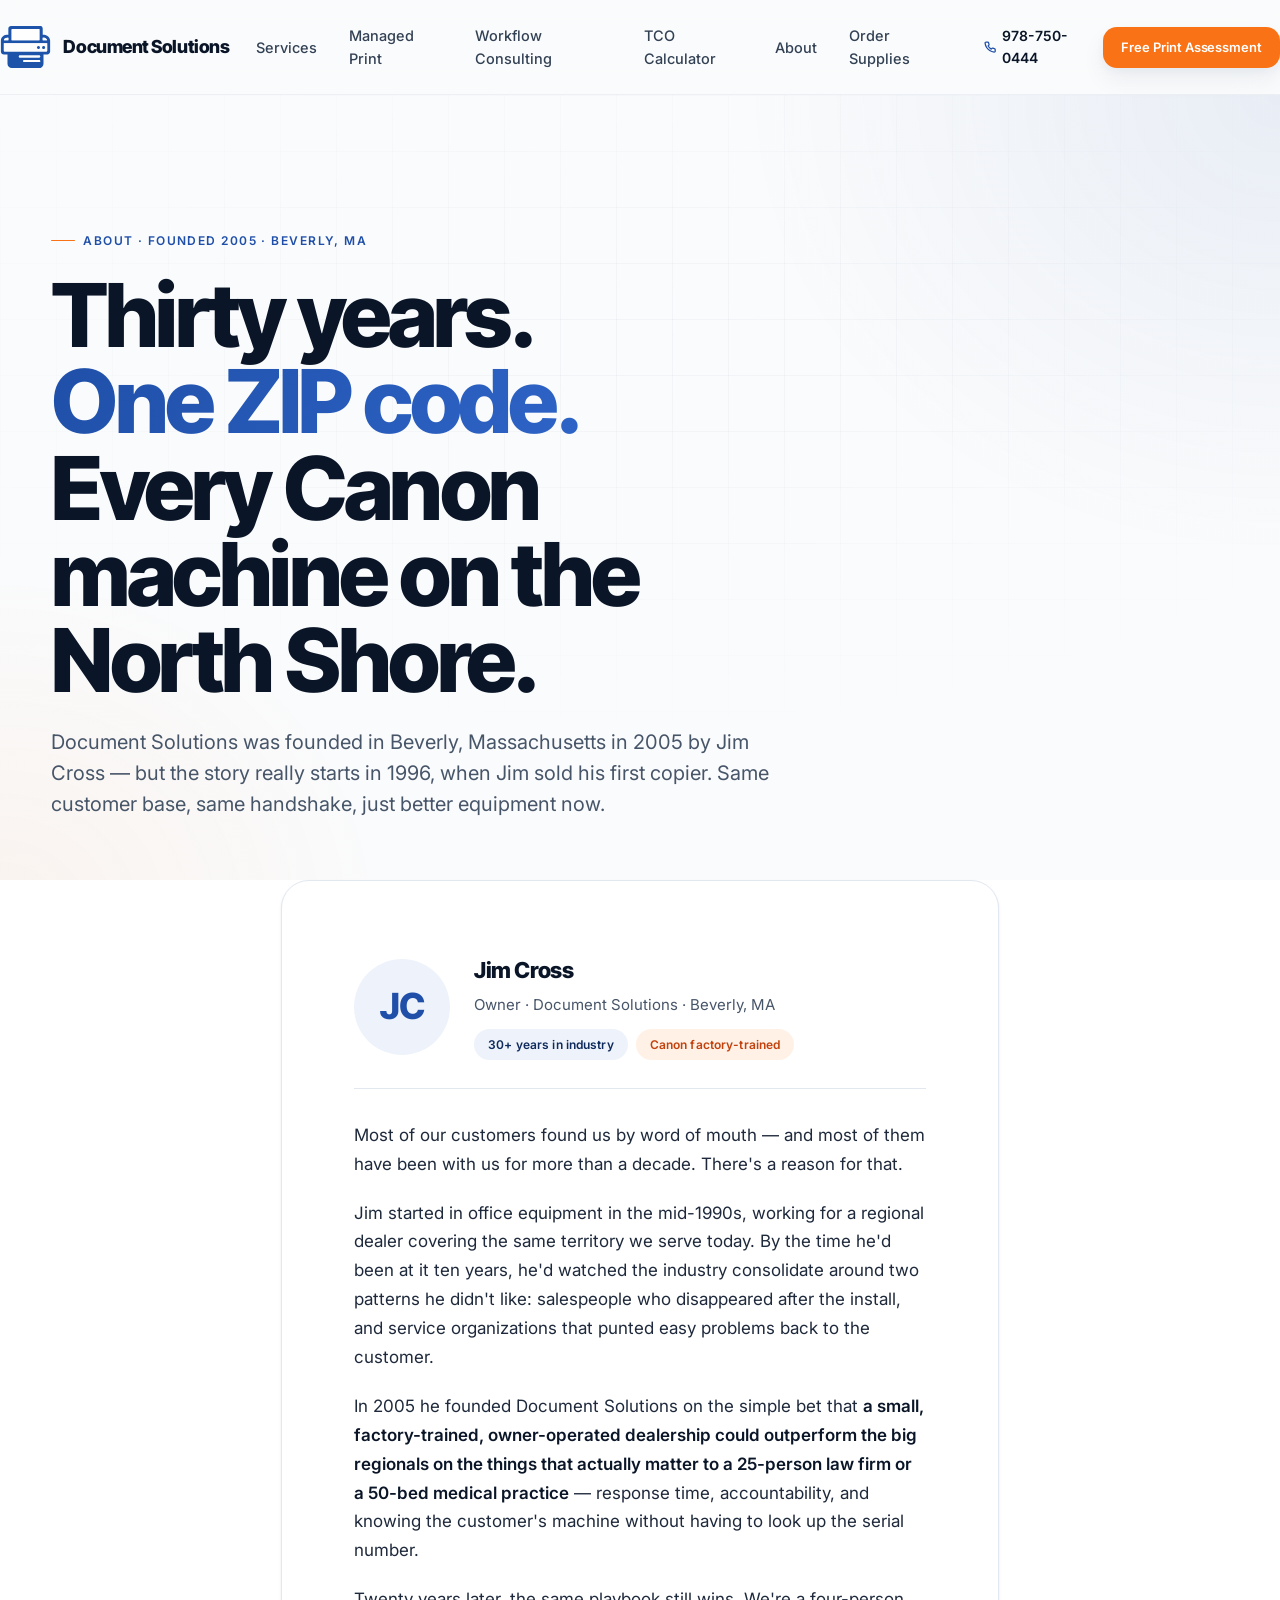
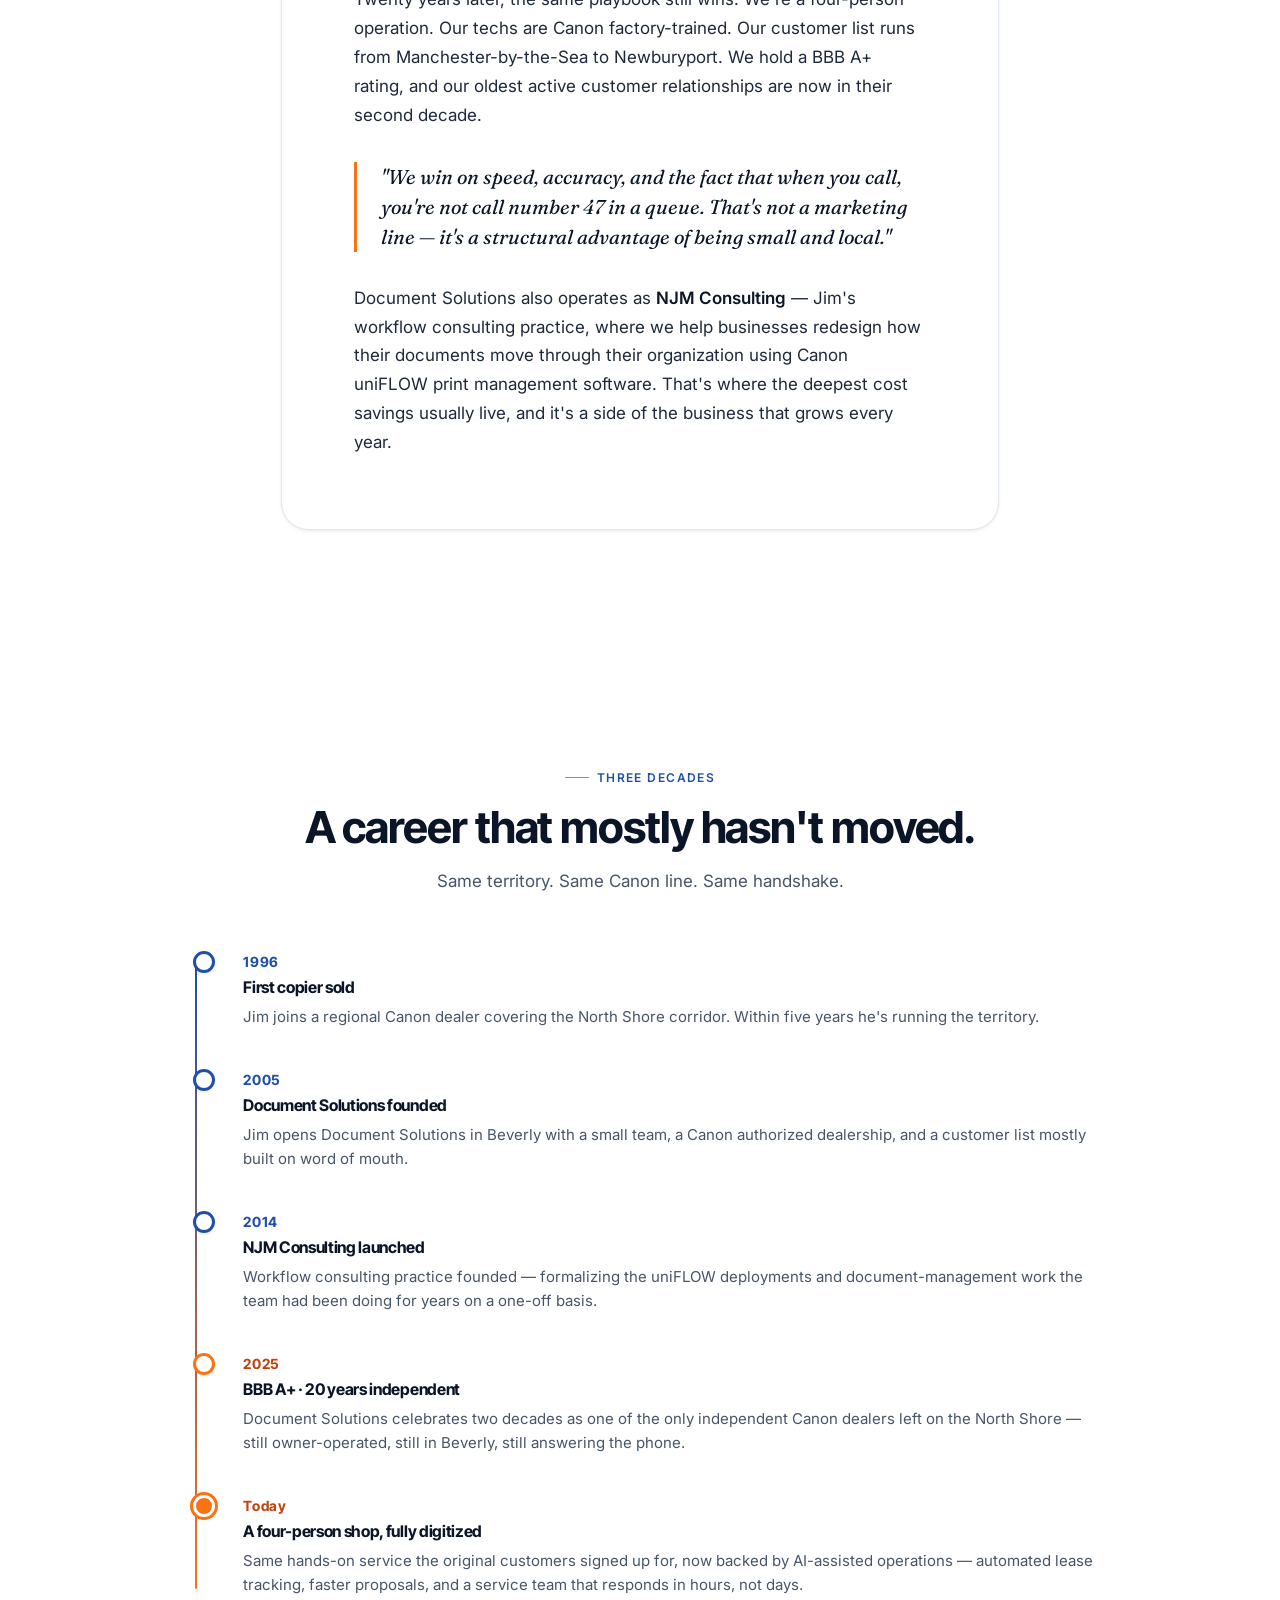
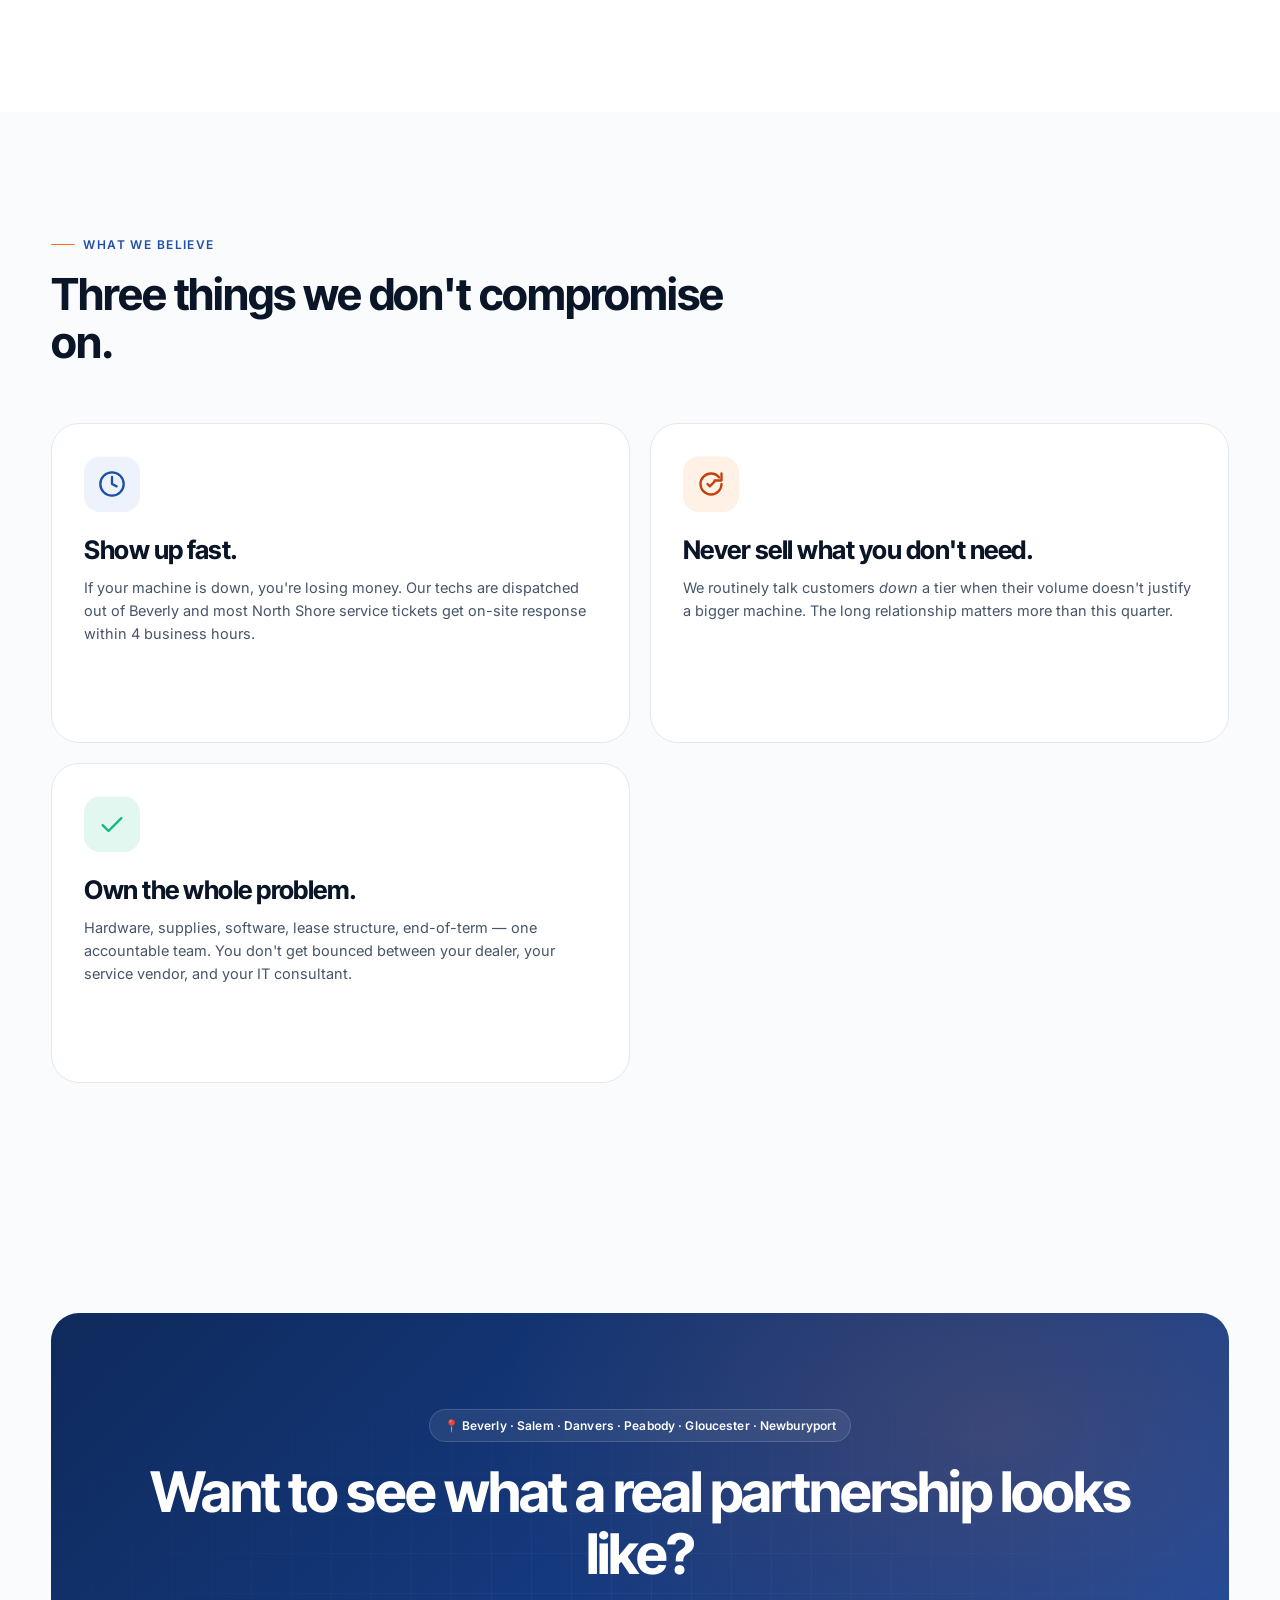
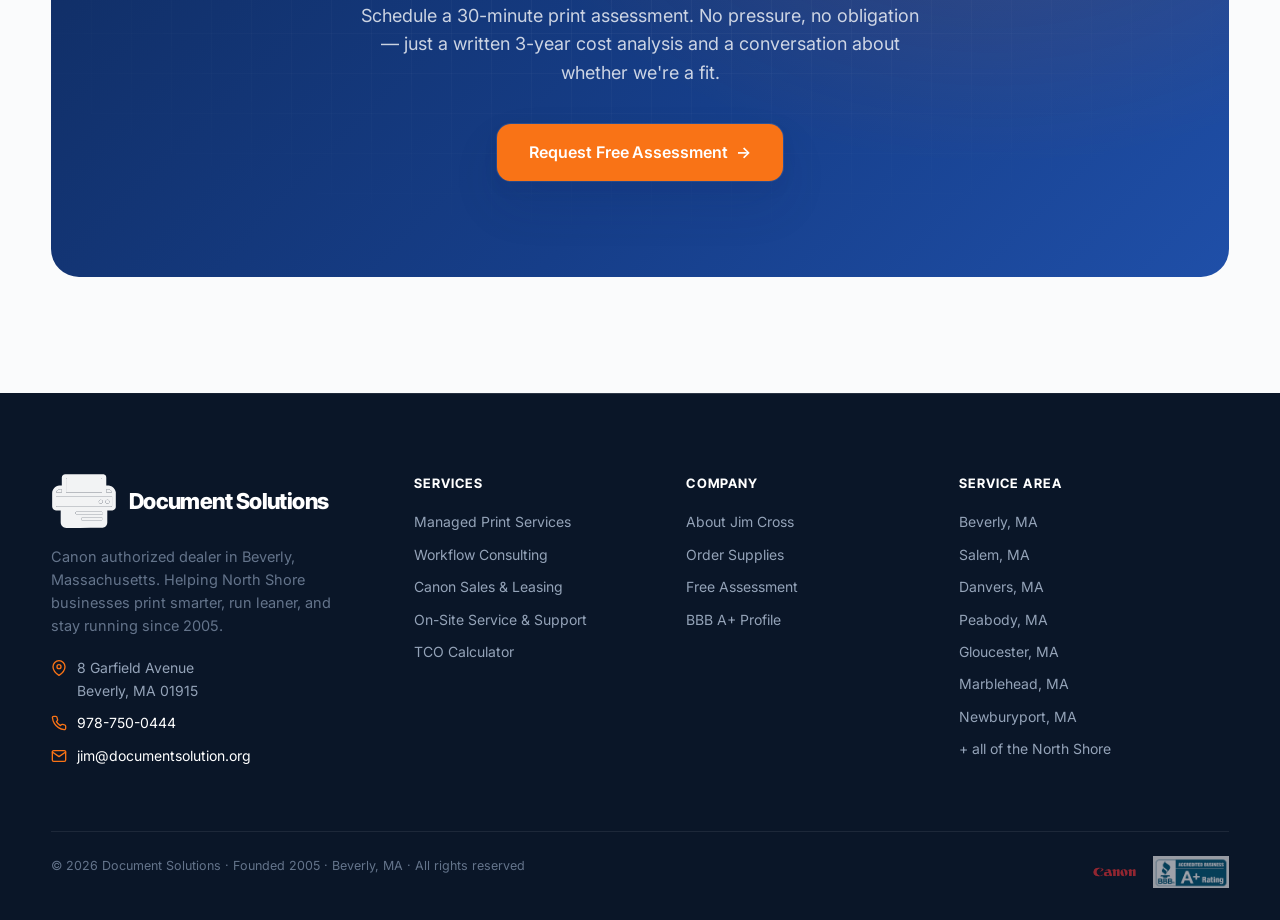
==== commit 49f30535: "Wire new SVG logo + favicon, bigger slideshow images, fix slide 2 caption Logo: - Cleaned up favicon" ====
--- a/about.html
+++ b/about.html
@@ -19,7 +19,8 @@
 <link rel="preconnect" href="https://fonts.googleapis.com">
 <link rel="preconnect" href="https://fonts.gstatic.com" crossorigin>
 <link rel="stylesheet" href="assets/css/styles.css">
-<link rel="icon" type="image/svg+xml" href="data:image/svg+xml,%3Csvg xmlns='http://www.w3.org/2000/svg' viewBox='0 0 32 32'%3E%3Crect width='32' height='32' rx='7' fill='%231F4FA8'/%3E%3Ctext x='16' y='22' font-family='Inter,sans-serif' font-size='15' font-weight='800' fill='white' text-anchor='middle' letter-spacing='-0.04em'%3EDS%3C/text%3E%3C/svg%3E">
+<link rel="icon" type="image/svg+xml" href="assets/images/favicon.svg">
+<link rel="apple-touch-icon" href="assets/images/favicon.svg">
 
 <script type="application/ld+json">
 {
@@ -61,7 +62,8 @@
 <header class="nav">
   <div class="container nav-inner">
     <a href="index.html" class="nav-logo" aria-label="Document Solutions home">
-      <img src="assets/images/logo-full.png" alt="Document Solutions — Making Your Work Easier!" class="brand-logo">
+      <img src="assets/images/favicon.svg" alt="" class="brand-mark">
+      <span class="brand-wordmark">Document Solutions</span>
     </a>
     <nav class="nav-links" aria-label="Primary">
       <a href="index.html#services" class="nav-link">Services</a>
@@ -241,7 +243,8 @@
     <div class="footer-grid">
       <div class="footer-brand">
         <a href="index.html" class="nav-logo" aria-label="Document Solutions home">
-          <img src="assets/images/logo-full.png" alt="Document Solutions — Making Your Work Easier!" class="brand-logo">
+          <img src="assets/images/favicon.svg" alt="" class="brand-mark">
+          <span class="brand-wordmark">Document Solutions</span>
         </a>
         <p class="footer-tagline">Canon authorized dealer in Beverly, Massachusetts. Helping North Shore businesses print smarter, run leaner, and stay running since 2005.</p>
         <div class="footer-contact">
--- a/assets/css/styles.css
+++ b/assets/css/styles.css
@@ -275,12 +275,44 @@
   background: linear-gradient(135deg, transparent 50%, rgba(255,255,255,0.12));
 }
 
-/* Real logo image (Document Solutions printer + wordmark + tagline) */
+/* Real logo image (legacy — screenshot PNG with tagline, kept as fallback) */
 .brand-logo { height: 60px; width: auto; display: block; }
 .brand-logo-lg { height: 80px; }
 .footer .brand-logo { filter: brightness(0) invert(1); opacity: 0.95; height: 76px; }
 @media (max-width: 960px) { .brand-logo { height: 50px; } }
 @media (max-width: 540px) { .brand-logo { height: 42px; } .footer .brand-logo { height: 60px; } }
+
+/* New: SVG mark + HTML wordmark lockup (cleaner, scalable, faster) */
+.brand-mark {
+  height: 44px;
+  width: auto;
+  display: block;
+  flex-shrink: 0;
+}
+.brand-wordmark {
+  font-family: var(--font-display);
+  font-weight: 800;
+  font-size: 18px;
+  letter-spacing: -0.025em;
+  line-height: 1;
+  color: var(--ink-900);
+  white-space: nowrap;
+}
+.footer .brand-mark {
+  filter: brightness(0) invert(1);
+  opacity: 0.95;
+  height: 56px;
+}
+.footer .brand-wordmark {
+  color: white;
+  font-size: 22px;
+}
+@media (max-width: 540px) {
+  .brand-mark { height: 36px; }
+  .brand-wordmark { font-size: 16px; }
+  .footer .brand-mark { height: 44px; }
+  .footer .brand-wordmark { font-size: 18px; }
+}
 .nav-links {
   display: flex;
   align-items: center;
@@ -412,7 +444,294 @@
   letter-spacing: 0.01em;
 }
 
-/* Hero visual — real photo + floating glass overlays */
+/* --- Hero Slideshow — rotating product/lifestyle deck with overlay cards --- */
+.hero-slideshow {
+  position: absolute;
+  inset: 0;
+  border-radius: var(--radius-xl);
+  overflow: hidden;
+  box-shadow: var(--shadow-xl), inset 0 1px 0 rgba(255,255,255,0.05);
+  background: linear-gradient(135deg, #1a1f2e 0%, #0a0f1a 100%);
+}
+.hero-slide {
+  position: absolute;
+  inset: 0;
+  opacity: 0;
+  transition: opacity 1.1s ease;
+  z-index: 1;
+  display: flex;
+  align-items: center;
+  justify-content: center;
+}
+.hero-slide.active { opacity: 1; z-index: 2; }
+.hero-slide.product {
+  background:
+    radial-gradient(60% 60% at 50% 25%, rgba(31,79,168,0.30), transparent 70%),
+    linear-gradient(135deg, #1a1f2e 0%, #0a0f1a 100%);
+  padding: clamp(28px, 4vw, 56px);
+}
+.hero-slide.product::before {
+  content: "";
+  position: absolute;
+  inset: 0;
+  background-image:
+    linear-gradient(rgba(255,255,255,0.025) 1px, transparent 1px),
+    linear-gradient(90deg, rgba(255,255,255,0.025) 1px, transparent 1px);
+  background-size: 36px 36px;
+  pointer-events: none;
+  z-index: 1;
+}
+.hero-slide.product img {
+  max-width: 98%;
+  max-height: 94%;
+  object-fit: contain;
+  position: relative;
+  z-index: 2;
+  filter: drop-shadow(0 30px 50px rgba(0,0,0,0.6));
+}
+.hero-slide.lifestyle img {
+  width: 100%;
+  height: 100%;
+  object-fit: cover;
+  filter: saturate(0.72) brightness(0.78) contrast(1.05);
+}
+.hero-slide.lifestyle::after {
+  content: "";
+  position: absolute;
+  inset: 0;
+  background: linear-gradient(135deg, rgba(15,42,92,0.55) 0%, rgba(31,79,168,0.30) 50%, rgba(10,22,40,0.7) 100%);
+  z-index: 2;
+  pointer-events: none;
+}
+
+.hero-slide-badge {
+  position: absolute;
+  top: 22px; left: 22px;
+  z-index: 4;
+  display: inline-flex;
+  align-items: center;
+  gap: 8px;
+  padding: 8px 14px;
+  background: rgba(255,255,255,0.10);
+  backdrop-filter: blur(14px);
+  -webkit-backdrop-filter: blur(14px);
+  border: 1px solid rgba(255,255,255,0.20);
+  color: white;
+  border-radius: var(--radius-pill);
+  font-size: 11.5px;
+  font-weight: 700;
+  letter-spacing: 0.08em;
+  text-transform: uppercase;
+}
+.hero-slide-badge::before {
+  content: "";
+  width: 6px; height: 6px;
+  border-radius: 50%;
+  background: var(--accent);
+  box-shadow: 0 0 0 3px rgba(249,115,22,0.25);
+  animation: hv-pulse 2.4s ease-in-out infinite;
+}
+
+.hero-slide-meta {
+  position: absolute;
+  left: 22px; right: 22px; bottom: 60px;
+  z-index: 4;
+  display: flex;
+  align-items: center;
+  justify-content: space-between;
+  gap: 18px;
+  background: rgba(255,255,255,0.06);
+  backdrop-filter: blur(14px) saturate(140%);
+  -webkit-backdrop-filter: blur(14px) saturate(140%);
+  border: 1px solid rgba(255,255,255,0.14);
+  padding: 14px 20px;
+  border-radius: var(--radius);
+}
+.hero-slide-name {
+  font-family: var(--font-display);
+  font-size: 16px;
+  font-weight: 800;
+  color: white;
+  letter-spacing: -0.02em;
+  line-height: 1.2;
+}
+.hero-slide-spec {
+  font-size: 12px;
+  color: rgba(255,255,255,0.78);
+  margin-top: 4px;
+}
+.hero-slide-stat {
+  display: flex;
+  flex-direction: column;
+  align-items: flex-end;
+  flex-shrink: 0;
+}
+.hero-slide-stat-num {
+  font-family: var(--font-display);
+  font-size: 22px;
+  font-weight: 800;
+  color: var(--accent);
+  letter-spacing: -0.02em;
+  line-height: 1;
+}
+.hero-slide-stat-label {
+  font-size: 10px;
+  color: rgba(255,255,255,0.55);
+  letter-spacing: 0.08em;
+  margin-top: 3px;
+  text-transform: uppercase;
+  font-weight: 600;
+}
+
+.hero-slide-dots {
+  position: absolute;
+  bottom: 22px;
+  left: 50%;
+  transform: translateX(-50%);
+  z-index: 5;
+  display: flex;
+  gap: 8px;
+}
+.hero-slide-dot {
+  width: 8px; height: 8px;
+  border-radius: 50%;
+  background: rgba(255,255,255,0.30);
+  cursor: pointer;
+  transition: all .25s var(--ease-out);
+  border: 0;
+  padding: 0;
+}
+.hero-slide-dot.active {
+  background: var(--accent);
+  width: 28px;
+  border-radius: 999px;
+  box-shadow: 0 0 0 3px rgba(249,115,22,0.20);
+}
+.hero-slide-dot:hover { background: rgba(255,255,255,0.6); }
+.hero-slide-dot.active:hover { background: var(--accent-deep); }
+
+@media (prefers-reduced-motion: reduce) {
+  .hero-slide { transition: none; }
+  .hero-slide-badge::before { animation: none; }
+}
+
+/* Hero visual — Canon product showcase (clean, branded, no lifestyle photo) */
+.hero-product {
+  position: absolute;
+  inset: 0;
+  border-radius: var(--radius-xl);
+  overflow: hidden;
+  background:
+    radial-gradient(60% 60% at 50% 25%, rgba(31,79,168,0.30), transparent 70%),
+    linear-gradient(135deg, #1a1f2e 0%, #0a0f1a 100%);
+  box-shadow: var(--shadow-xl), inset 0 1px 0 rgba(255,255,255,0.05);
+  display: flex;
+  flex-direction: column;
+  align-items: center;
+  justify-content: center;
+  padding: clamp(28px, 4vw, 56px);
+}
+.hero-product::before {
+  /* subtle grid pattern */
+  content: "";
+  position: absolute;
+  inset: 0;
+  background-image:
+    linear-gradient(rgba(255,255,255,0.025) 1px, transparent 1px),
+    linear-gradient(90deg, rgba(255,255,255,0.025) 1px, transparent 1px);
+  background-size: 36px 36px;
+  pointer-events: none;
+  z-index: 1;
+}
+.hero-product img {
+  max-width: 92%;
+  max-height: 78%;
+  object-fit: contain;
+  position: relative;
+  z-index: 2;
+  filter: drop-shadow(0 30px 50px rgba(0,0,0,0.6));
+}
+.hero-product-badge {
+  position: absolute;
+  top: 22px; left: 22px;
+  z-index: 3;
+  display: inline-flex;
+  align-items: center;
+  gap: 8px;
+  padding: 8px 14px;
+  background: rgba(255,255,255,0.10);
+  backdrop-filter: blur(14px);
+  -webkit-backdrop-filter: blur(14px);
+  border: 1px solid rgba(255,255,255,0.20);
+  color: white;
+  border-radius: var(--radius-pill);
+  font-size: 11.5px;
+  font-weight: 700;
+  letter-spacing: 0.08em;
+  text-transform: uppercase;
+}
+.hero-product-badge::before {
+  content: "";
+  width: 6px; height: 6px;
+  border-radius: 50%;
+  background: var(--accent);
+  box-shadow: 0 0 0 3px rgba(249,115,22,0.25);
+  animation: hv-pulse 2.4s ease-in-out infinite;
+}
+.hero-product-meta {
+  position: absolute;
+  left: 22px; right: 22px; bottom: 22px;
+  z-index: 3;
+  display: flex;
+  align-items: center;
+  justify-content: space-between;
+  gap: 18px;
+  background: rgba(255,255,255,0.06);
+  backdrop-filter: blur(14px) saturate(140%);
+  -webkit-backdrop-filter: blur(14px) saturate(140%);
+  border: 1px solid rgba(255,255,255,0.14);
+  padding: 14px 20px;
+  border-radius: var(--radius);
+}
+.hero-product-name {
+  font-family: var(--font-display);
+  font-size: 16px;
+  font-weight: 800;
+  color: white;
+  letter-spacing: -0.02em;
+  line-height: 1.2;
+}
+.hero-product-spec {
+  font-size: 12px;
+  color: rgba(255,255,255,0.72);
+  margin-top: 4px;
+}
+.hero-product-stats {
+  display: flex;
+  gap: 14px;
+  flex-shrink: 0;
+}
+.hero-product-stat {
+  text-align: right;
+}
+.hero-product-stat-num {
+  font-family: var(--font-display);
+  font-size: 22px;
+  font-weight: 800;
+  color: var(--accent);
+  letter-spacing: -0.02em;
+  line-height: 1;
+}
+.hero-product-stat-label {
+  font-size: 10px;
+  color: rgba(255,255,255,0.55);
+  letter-spacing: 0.08em;
+  margin-top: 3px;
+  text-transform: uppercase;
+  font-weight: 600;
+}
+
+/* Hero visual — legacy lifestyle-photo treatment (kept for reference) */
 .hero-visual {
   position: relative;
   height: clamp(420px, 56vw, 560px);
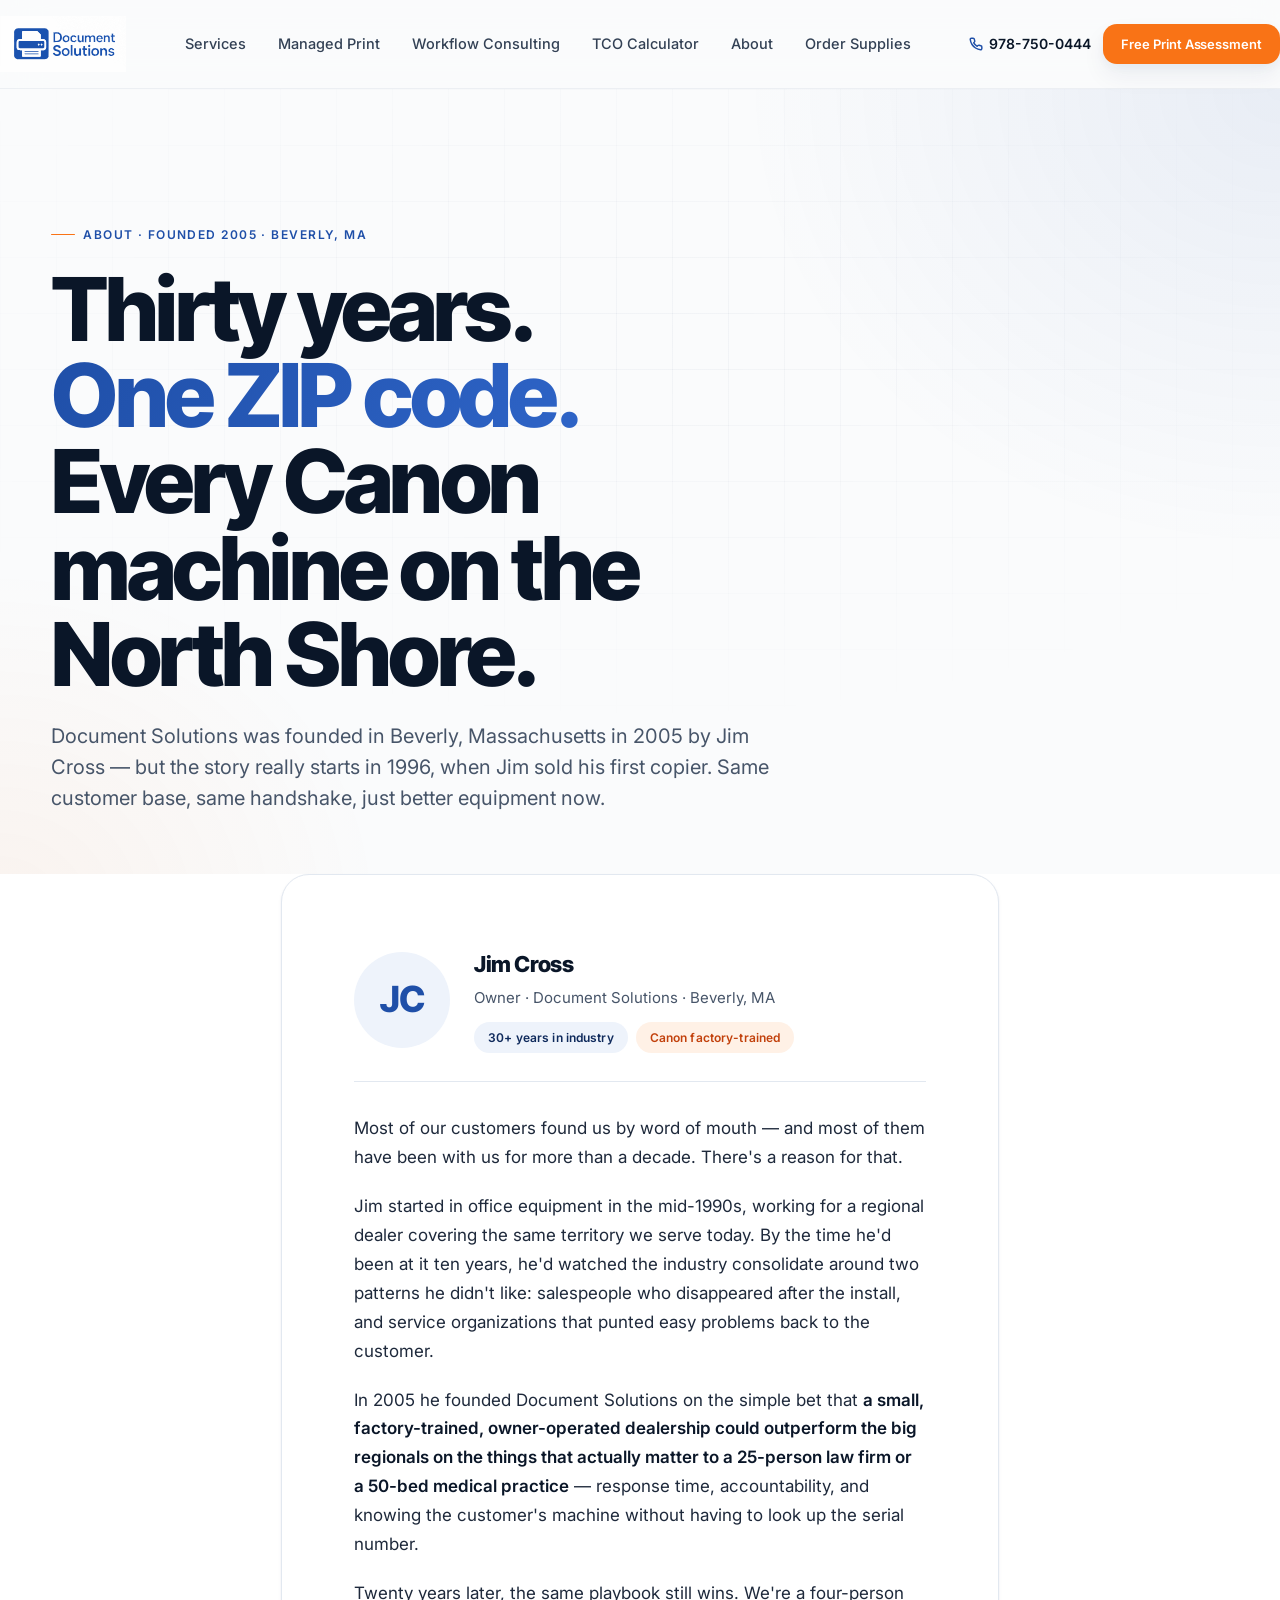
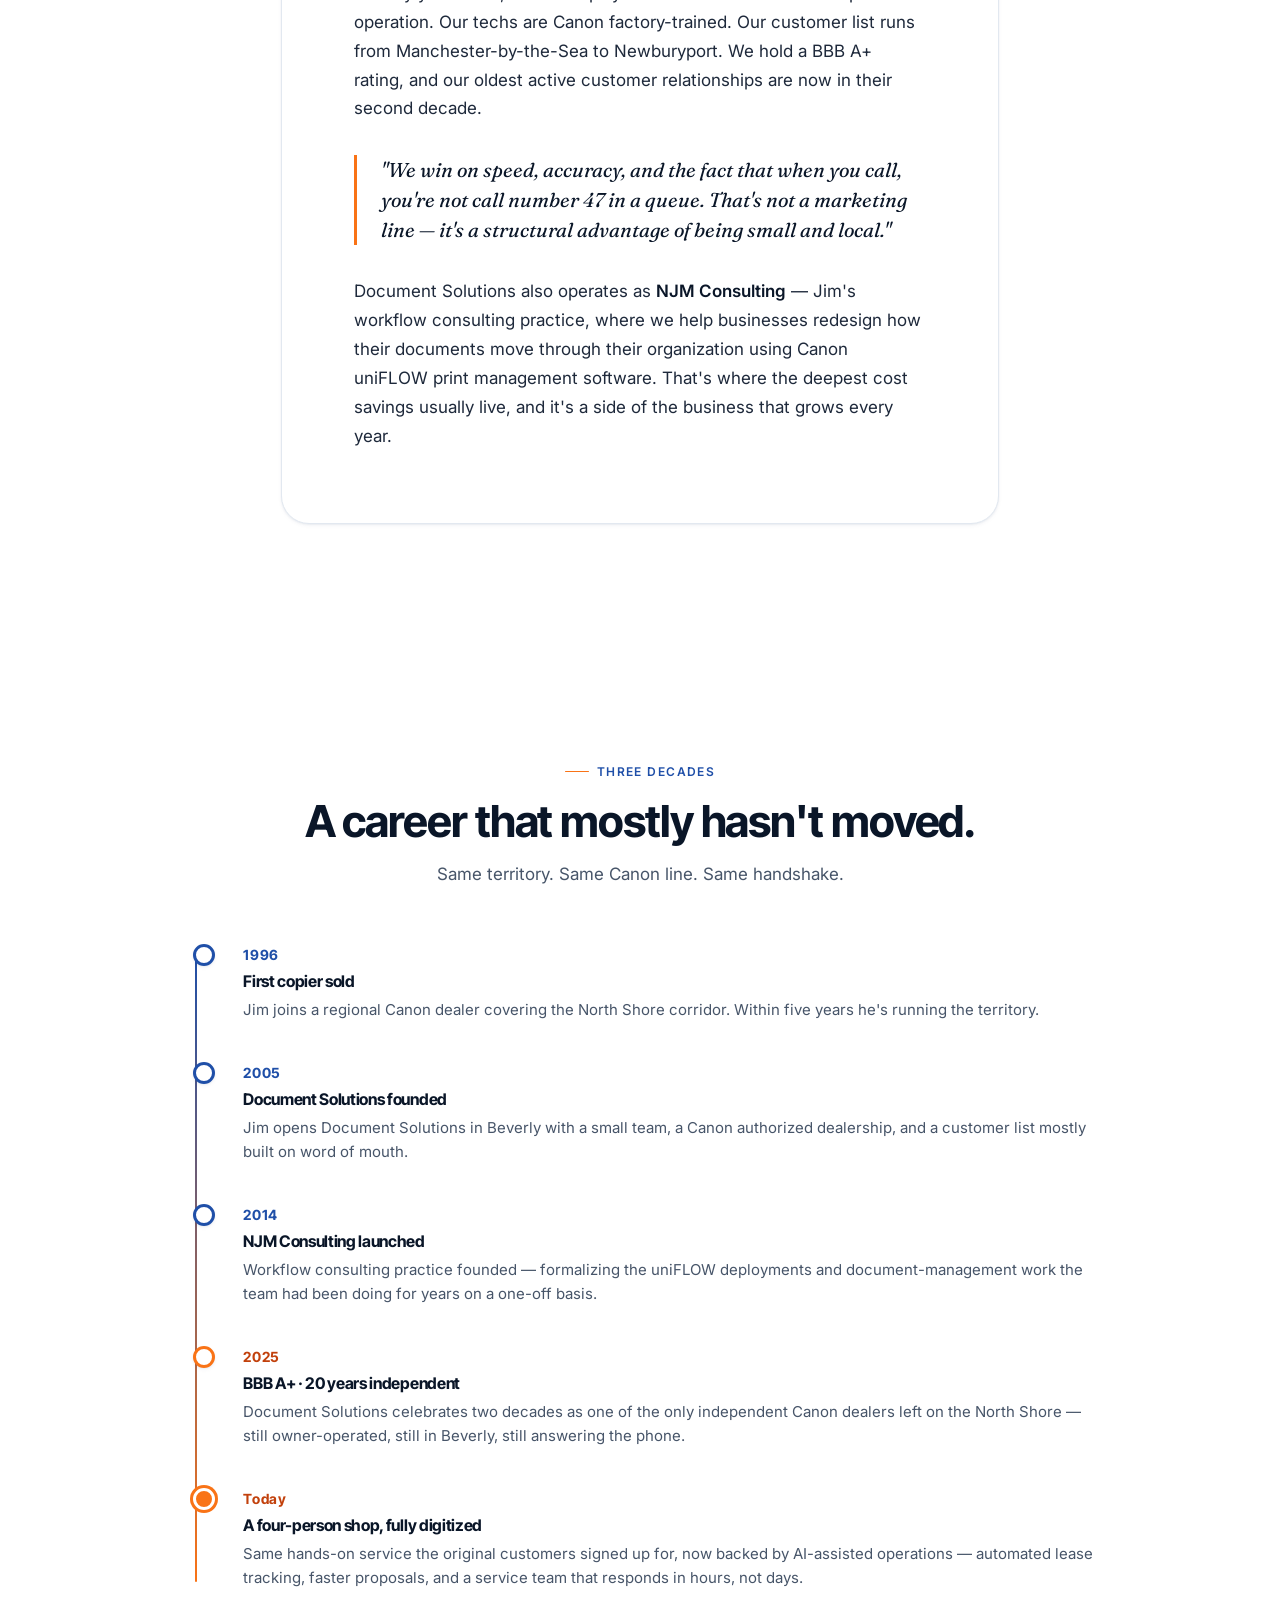
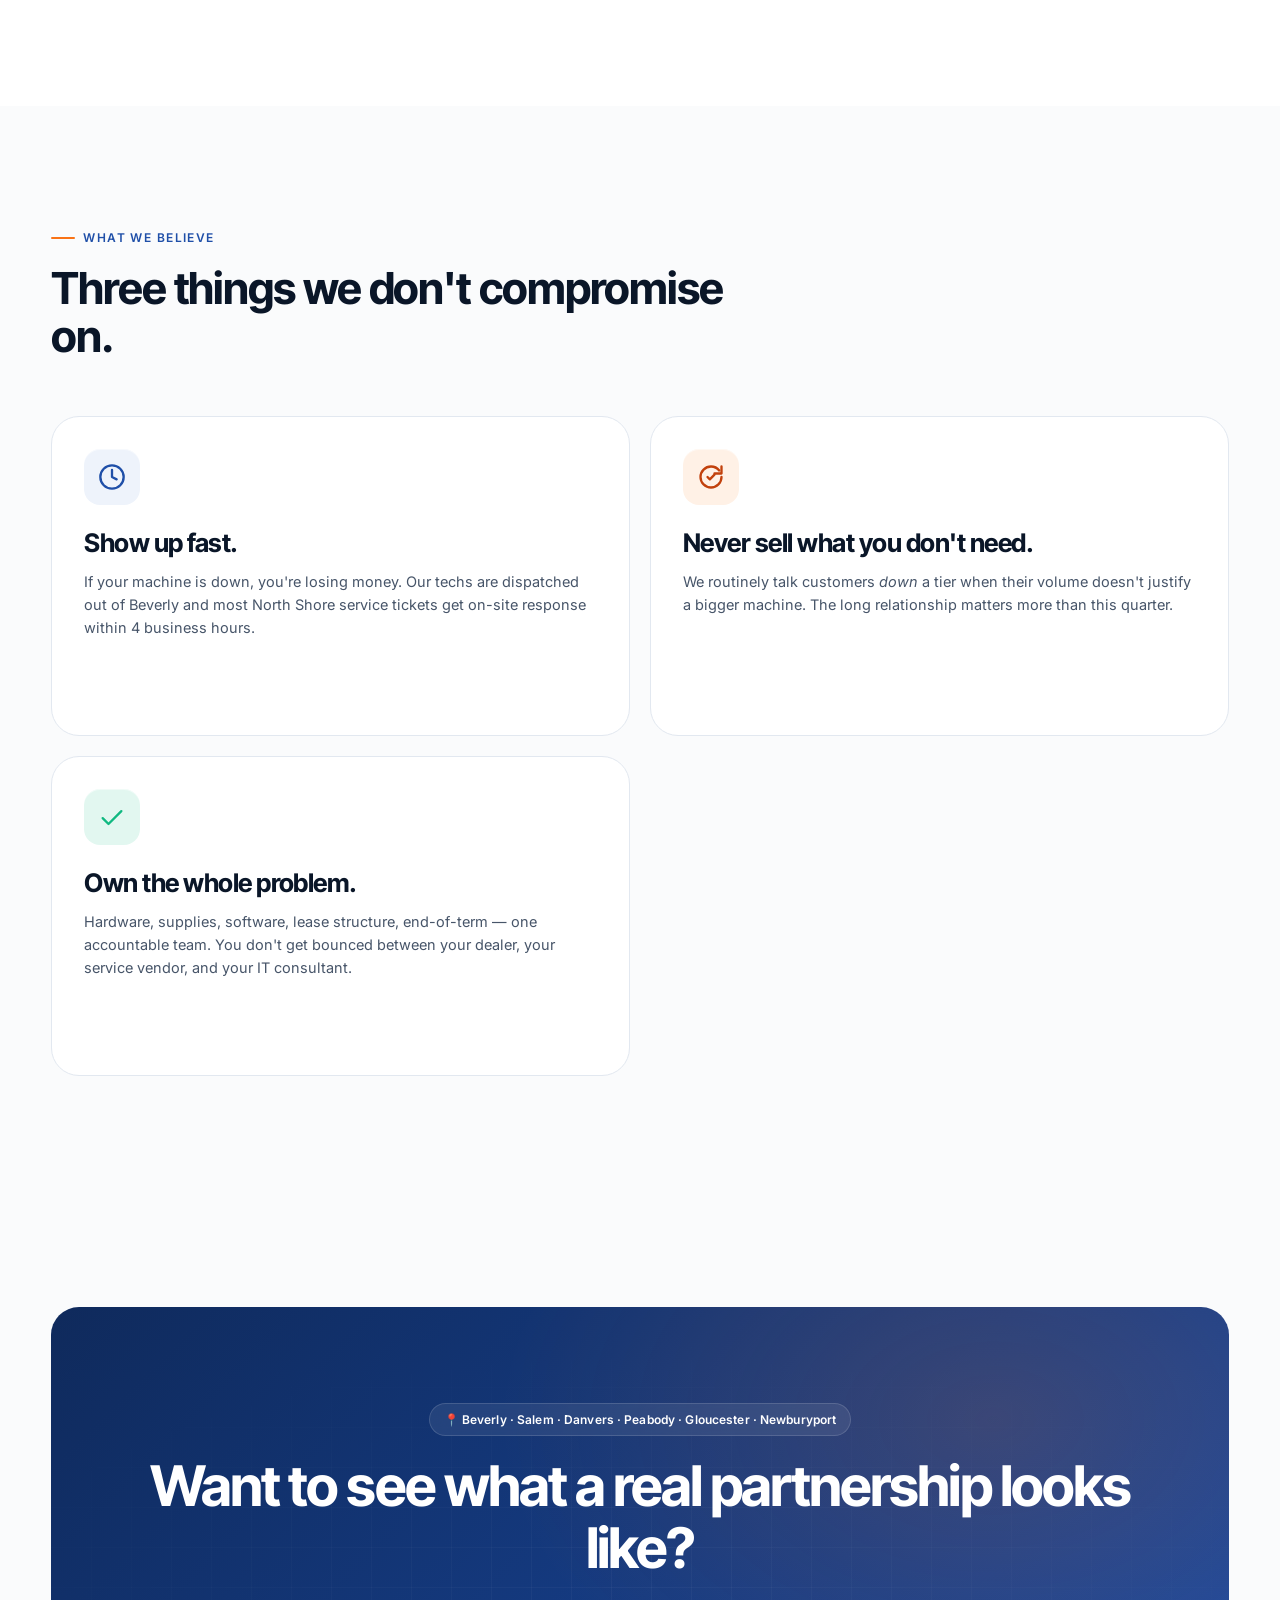
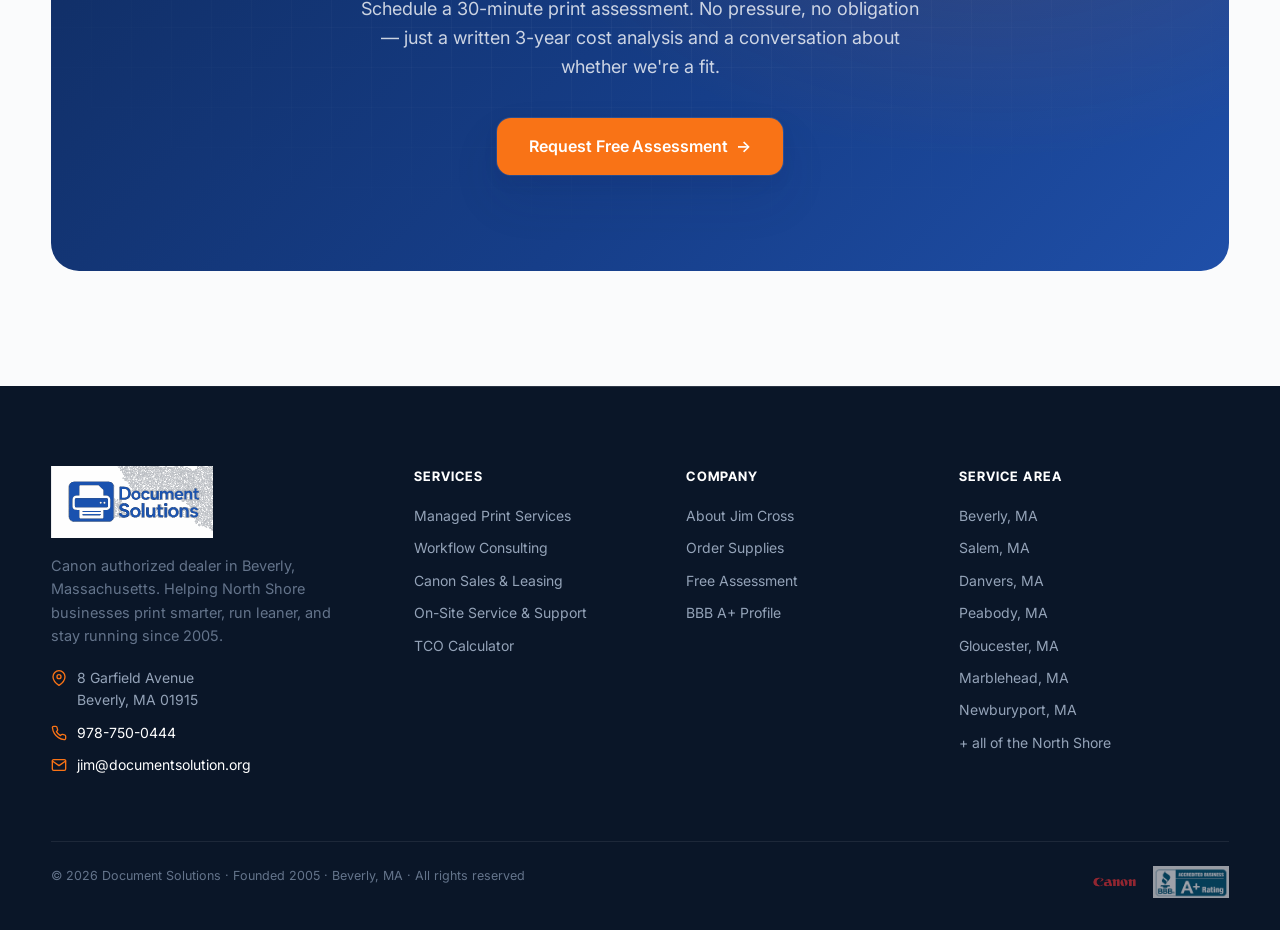
==== commit 7416fd6c: "Use logo-vector.svg for the actual logo (Mike's correction) I had wired favicon.svg + an HTML wordma" ====
--- a/about.html
+++ b/about.html
@@ -62,8 +62,7 @@
 <header class="nav">
   <div class="container nav-inner">
     <a href="index.html" class="nav-logo" aria-label="Document Solutions home">
-      <img src="assets/images/favicon.svg" alt="" class="brand-mark">
-      <span class="brand-wordmark">Document Solutions</span>
+      <img src="assets/images/logo-vector.svg" alt="Document Solutions" class="brand-logo">
     </a>
     <nav class="nav-links" aria-label="Primary">
       <a href="index.html#services" class="nav-link">Services</a>
@@ -243,8 +242,7 @@
     <div class="footer-grid">
       <div class="footer-brand">
         <a href="index.html" class="nav-logo" aria-label="Document Solutions home">
-          <img src="assets/images/favicon.svg" alt="" class="brand-mark">
-          <span class="brand-wordmark">Document Solutions</span>
+          <img src="assets/images/logo-vector.svg" alt="Document Solutions" class="brand-logo">
         </a>
         <p class="footer-tagline">Canon authorized dealer in Beverly, Massachusetts. Helping North Shore businesses print smarter, run leaner, and stay running since 2005.</p>
         <div class="footer-contact">
--- a/assets/css/styles.css
+++ b/assets/css/styles.css
@@ -275,12 +275,24 @@
   background: linear-gradient(135deg, transparent 50%, rgba(255,255,255,0.12));
 }
 
-/* Real logo image (legacy — screenshot PNG with tagline, kept as fallback) */
-.brand-logo { height: 60px; width: auto; display: block; }
+/* Brand logo — full lockup SVG (logo-vector.svg, includes icon + wordmark) */
+.brand-logo {
+  height: 56px;
+  width: auto;
+  display: block;
+  /* The SVG has a 2.25:1 aspect — at 56px tall renders ~126px wide */
+}
 .brand-logo-lg { height: 80px; }
-.footer .brand-logo { filter: brightness(0) invert(1); opacity: 0.95; height: 76px; }
-@media (max-width: 960px) { .brand-logo { height: 50px; } }
-@media (max-width: 540px) { .brand-logo { height: 42px; } .footer .brand-logo { height: 60px; } }
+.footer .brand-logo {
+  height: 72px;
+  /* No invert filter: the SVG includes a white card background + blue artwork.
+     Displayed natively against the dark footer, it reads like a brand card. */
+}
+@media (max-width: 960px) { .brand-logo { height: 48px; } }
+@media (max-width: 540px) {
+  .brand-logo { height: 40px; }
+  .footer .brand-logo { height: 58px; }
+}
 
 /* New: SVG mark + HTML wordmark lockup (cleaner, scalable, faster) */
 .brand-mark {
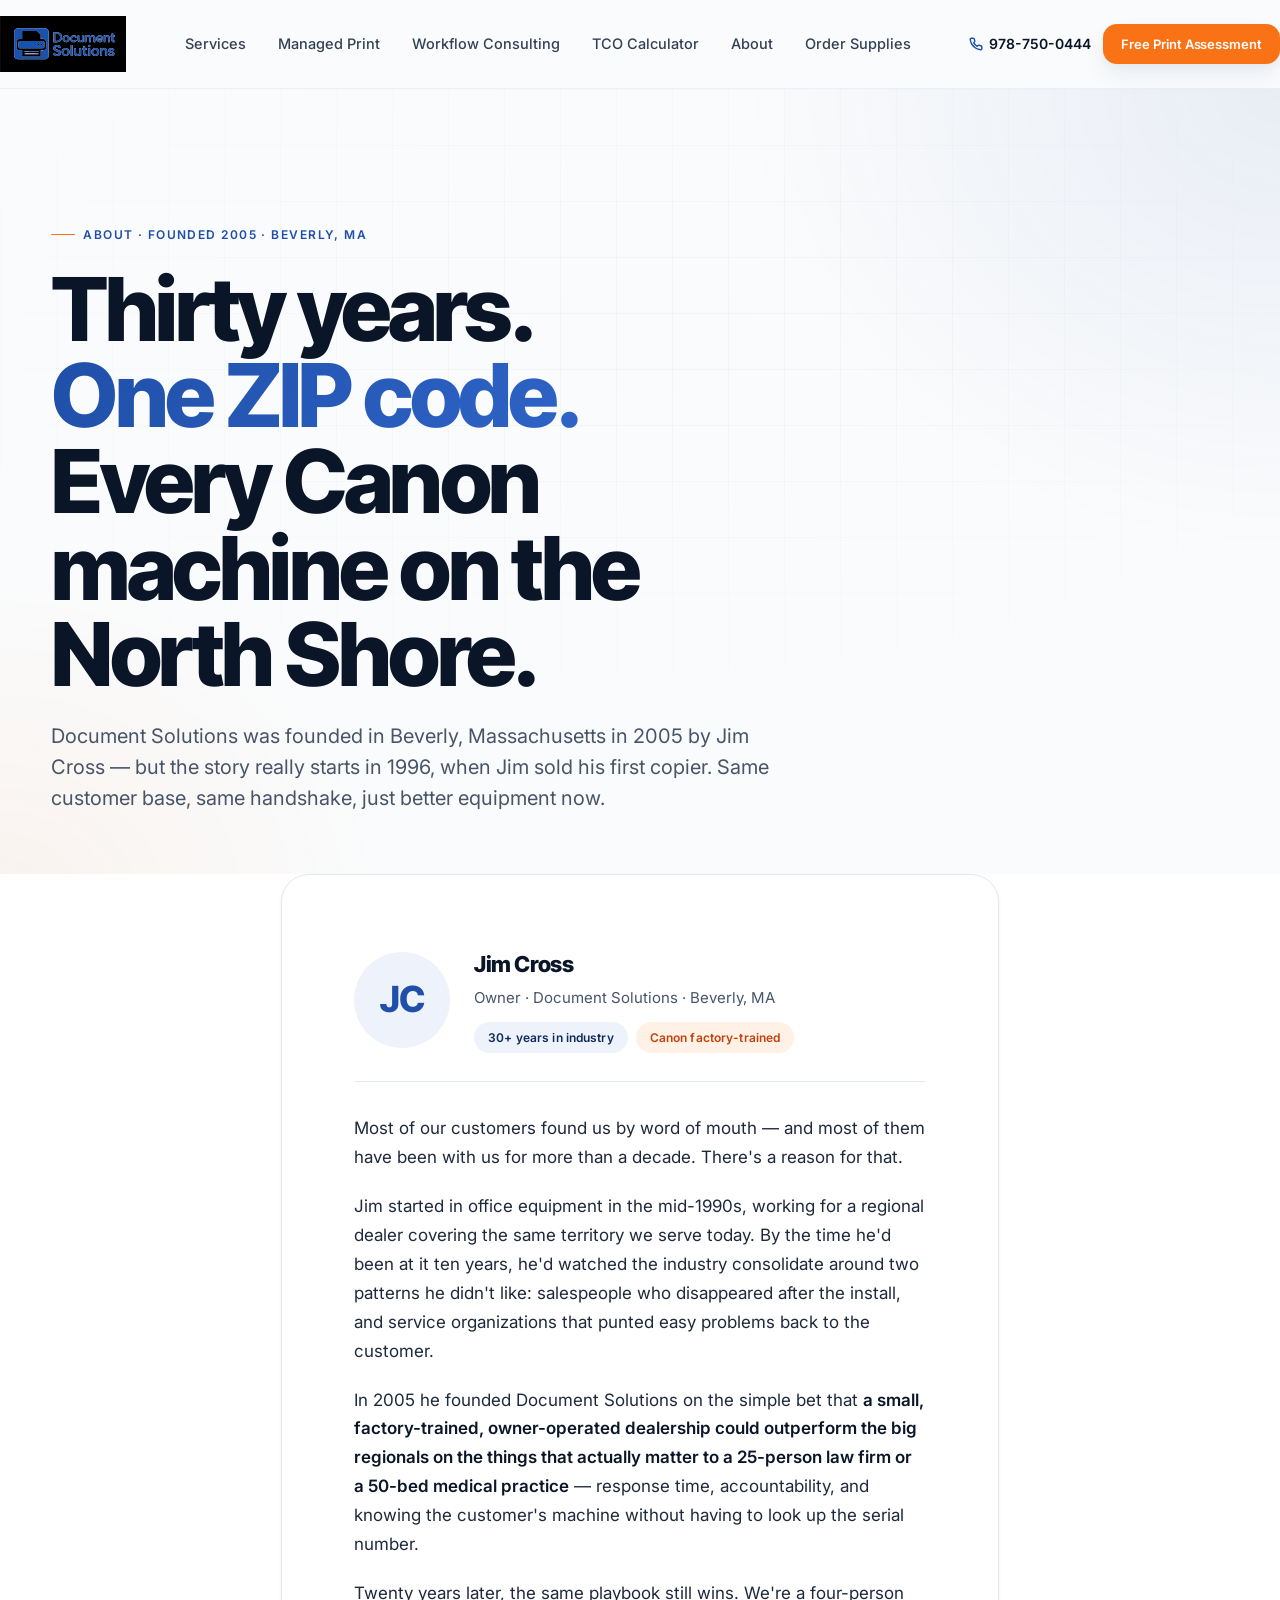
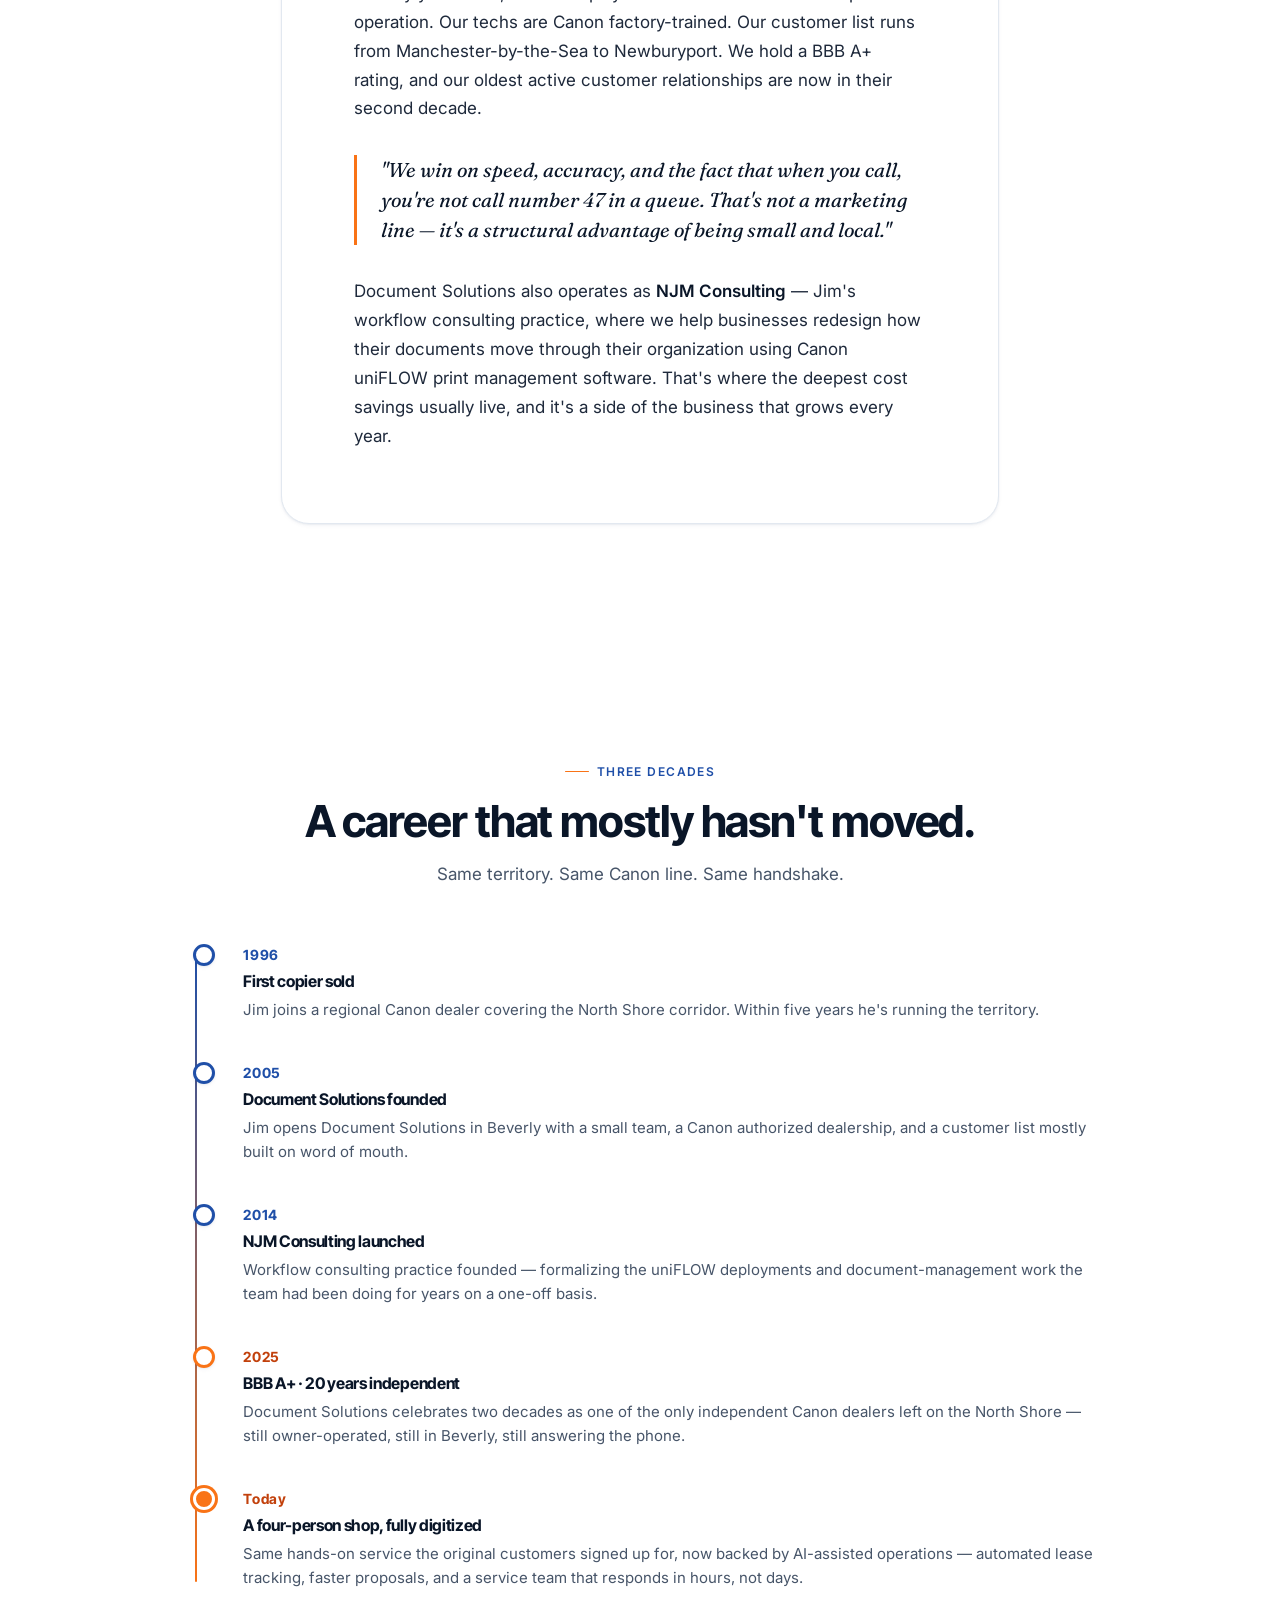
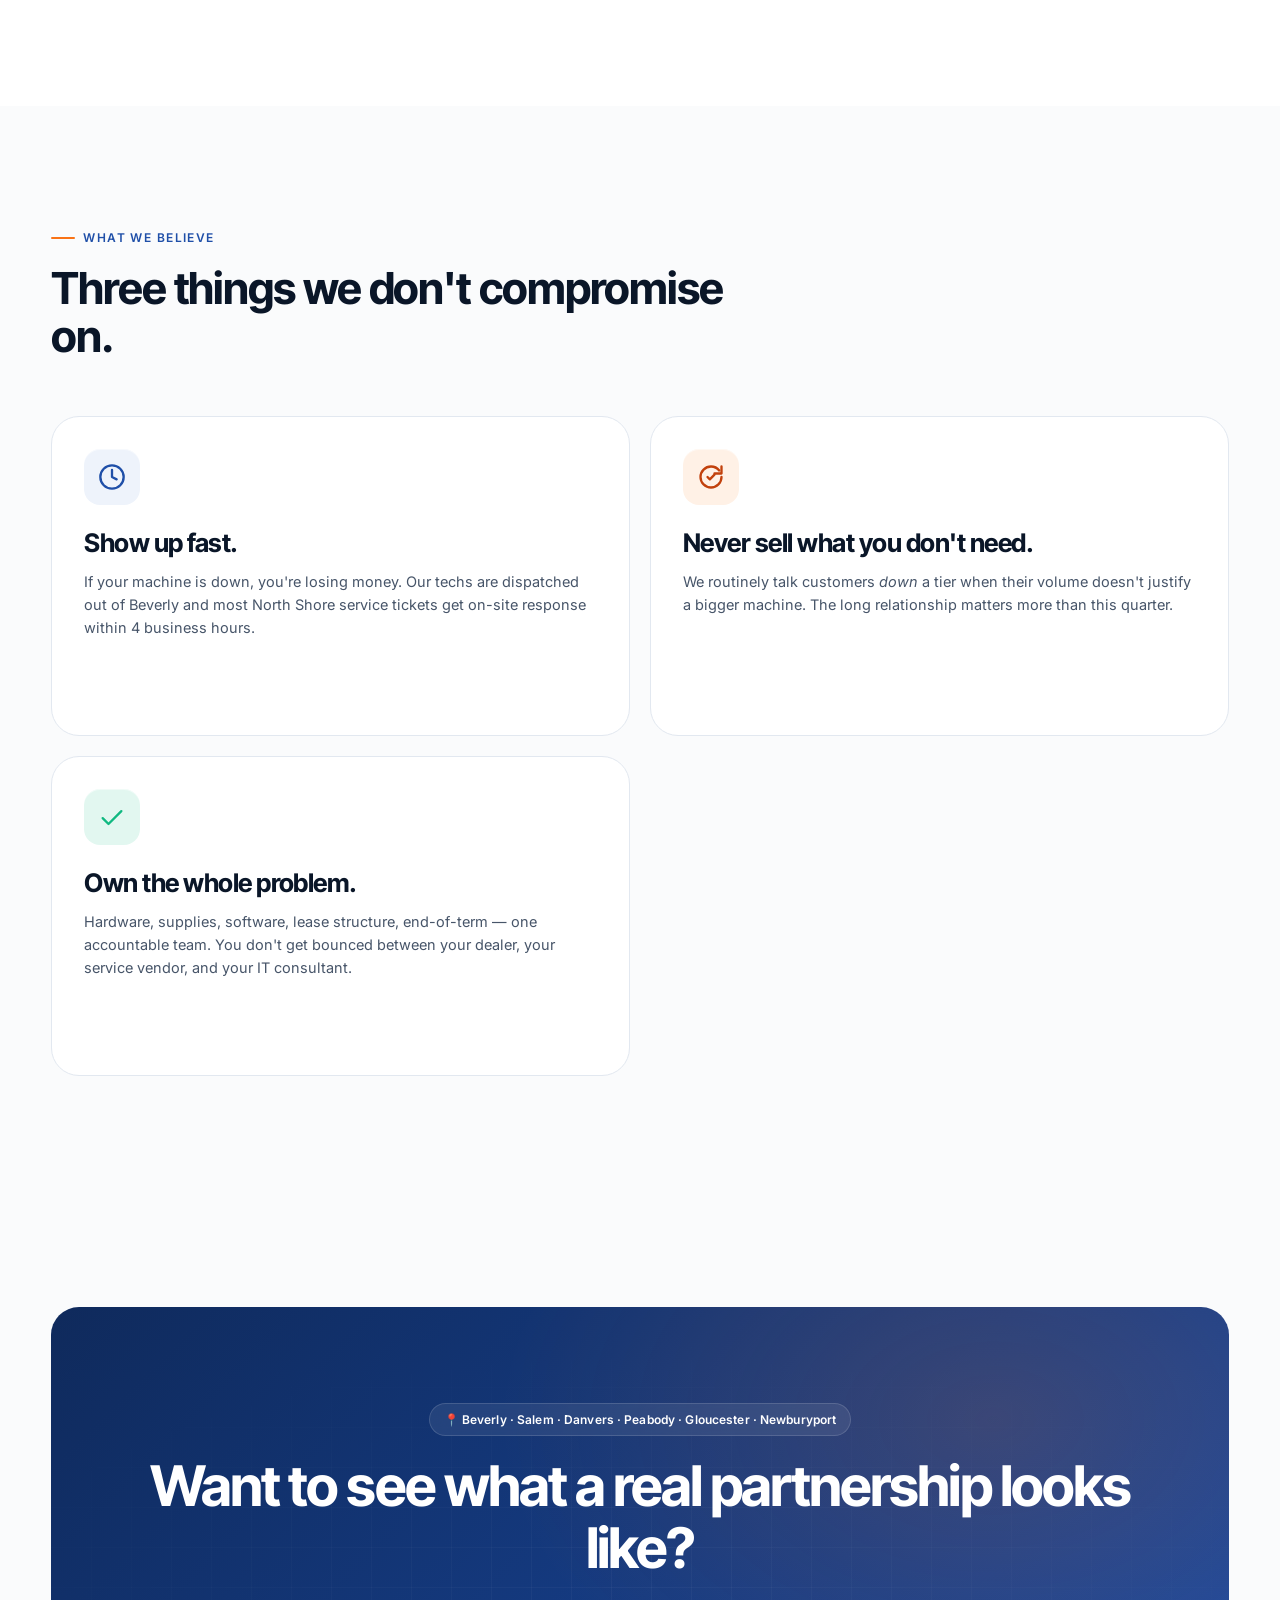
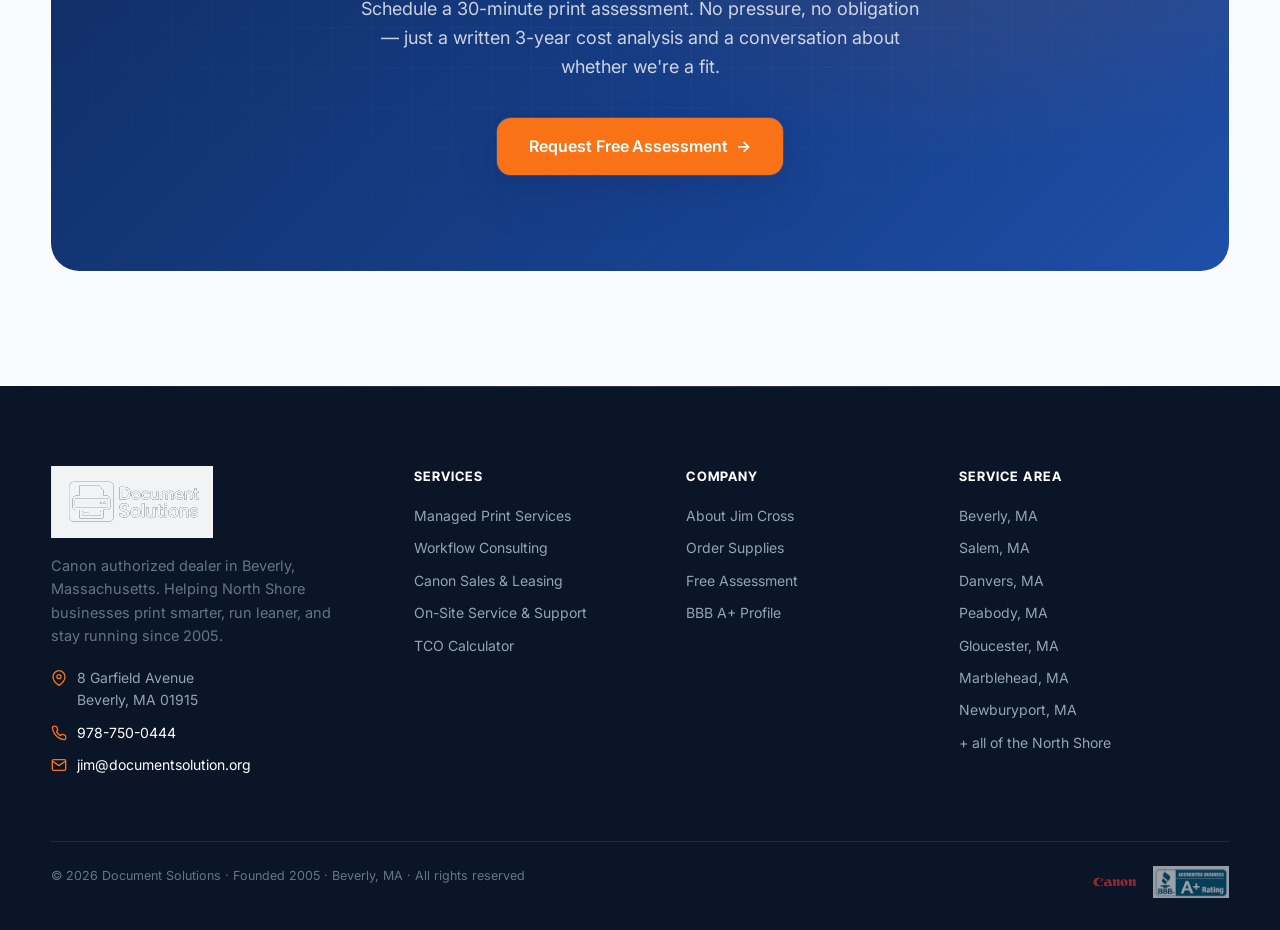
==== commit ce4f0415: "Use logo-nobg.svg (transparent background) for nav and footer Mike created a new vector with no back" ====
--- a/about.html
+++ b/about.html
@@ -62,7 +62,7 @@
 <header class="nav">
   <div class="container nav-inner">
     <a href="index.html" class="nav-logo" aria-label="Document Solutions home">
-      <img src="assets/images/logo-vector.svg" alt="Document Solutions" class="brand-logo">
+      <img src="assets/images/logo-nobg.svg" alt="Document Solutions" class="brand-logo">
     </a>
     <nav class="nav-links" aria-label="Primary">
       <a href="index.html#services" class="nav-link">Services</a>
@@ -242,7 +242,7 @@
     <div class="footer-grid">
       <div class="footer-brand">
         <a href="index.html" class="nav-logo" aria-label="Document Solutions home">
-          <img src="assets/images/logo-vector.svg" alt="Document Solutions" class="brand-logo">
+          <img src="assets/images/logo-nobg.svg" alt="Document Solutions" class="brand-logo">
         </a>
         <p class="footer-tagline">Canon authorized dealer in Beverly, Massachusetts. Helping North Shore businesses print smarter, run leaner, and stay running since 2005.</p>
         <div class="footer-contact">
--- a/assets/css/styles.css
+++ b/assets/css/styles.css
@@ -275,7 +275,7 @@
   background: linear-gradient(135deg, transparent 50%, rgba(255,255,255,0.12));
 }
 
-/* Brand logo — full lockup SVG (logo-vector.svg, includes icon + wordmark) */
+/* Brand logo — full lockup SVG (logo-nobg.svg, transparent background, includes icon + wordmark) */
 .brand-logo {
   height: 56px;
   width: auto;
@@ -285,8 +285,9 @@
 .brand-logo-lg { height: 80px; }
 .footer .brand-logo {
   height: 72px;
-  /* No invert filter: the SVG includes a white card background + blue artwork.
-     Displayed natively against the dark footer, it reads like a brand card. */
+  filter: brightness(0) invert(1);
+  opacity: 0.95;
+  /* Transparent-background SVG inverted to a clean white silhouette on the dark footer */
 }
 @media (max-width: 960px) { .brand-logo { height: 48px; } }
 @media (max-width: 540px) {
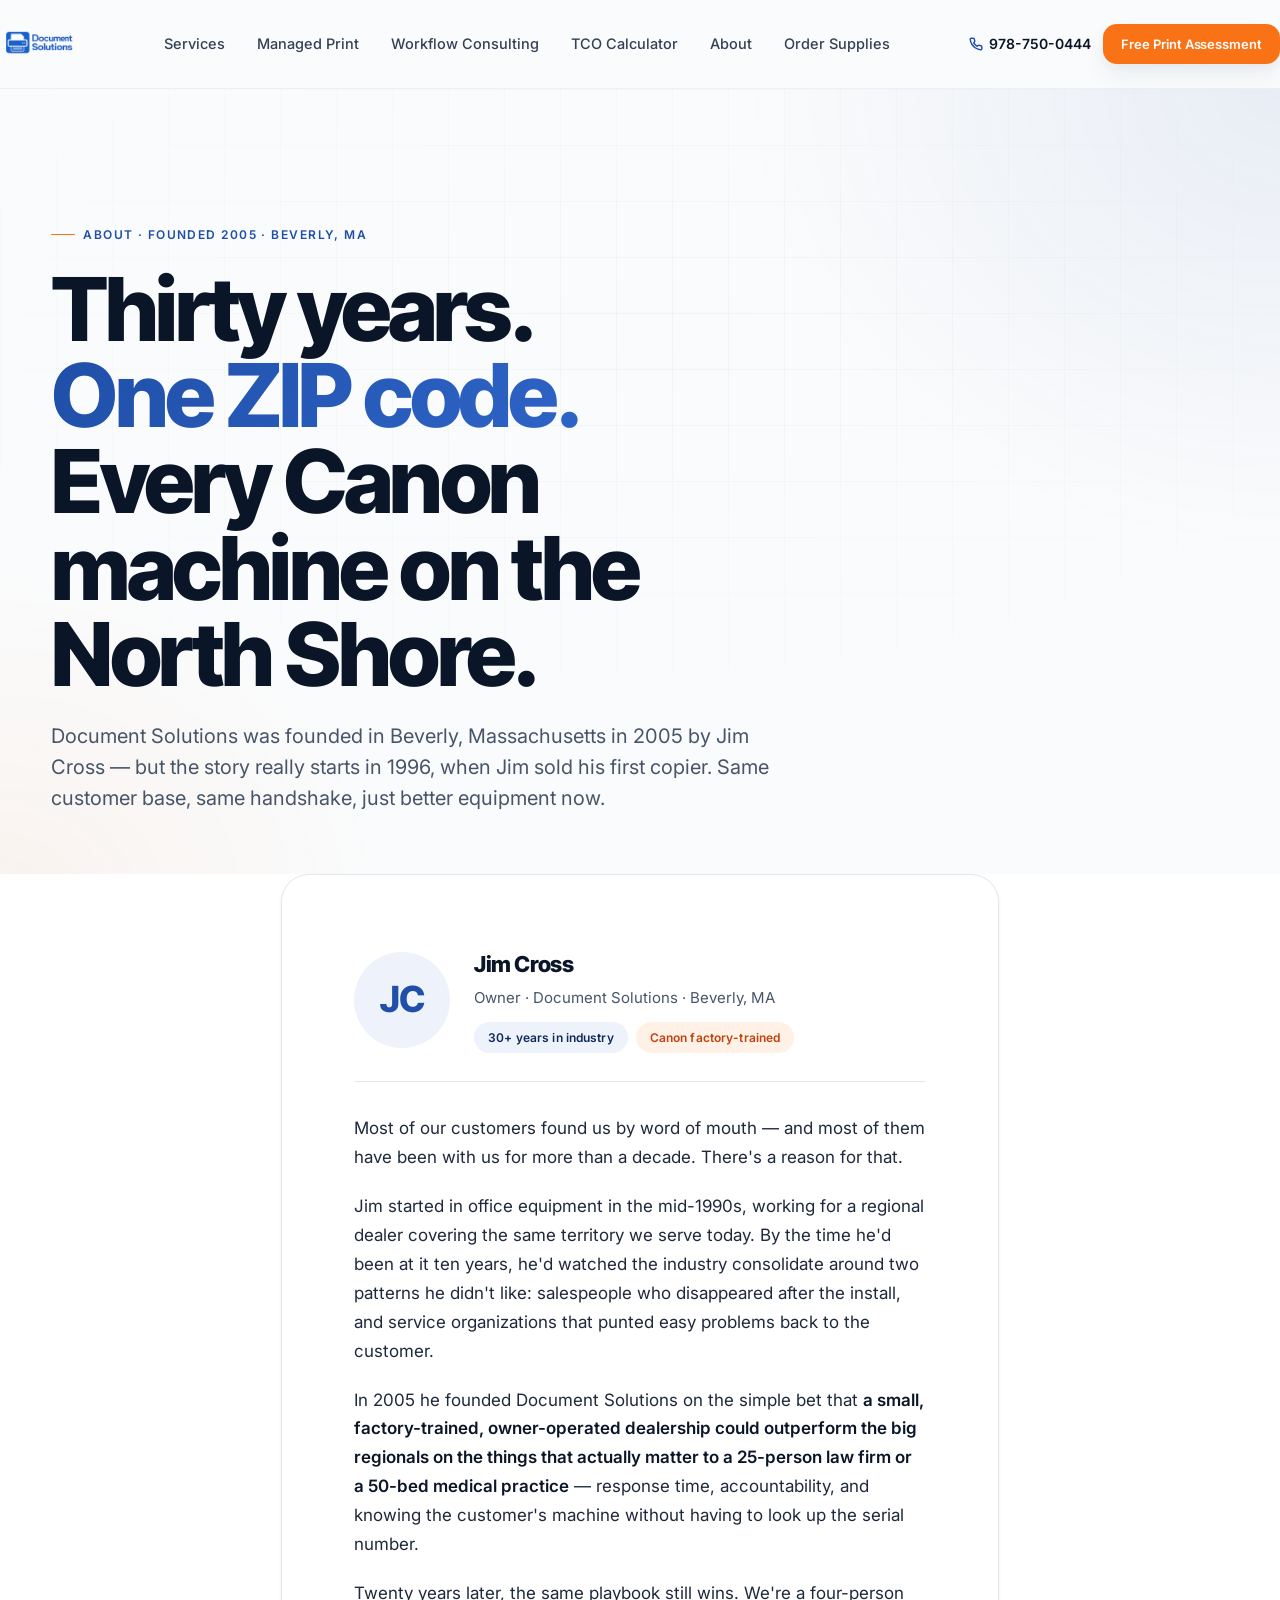
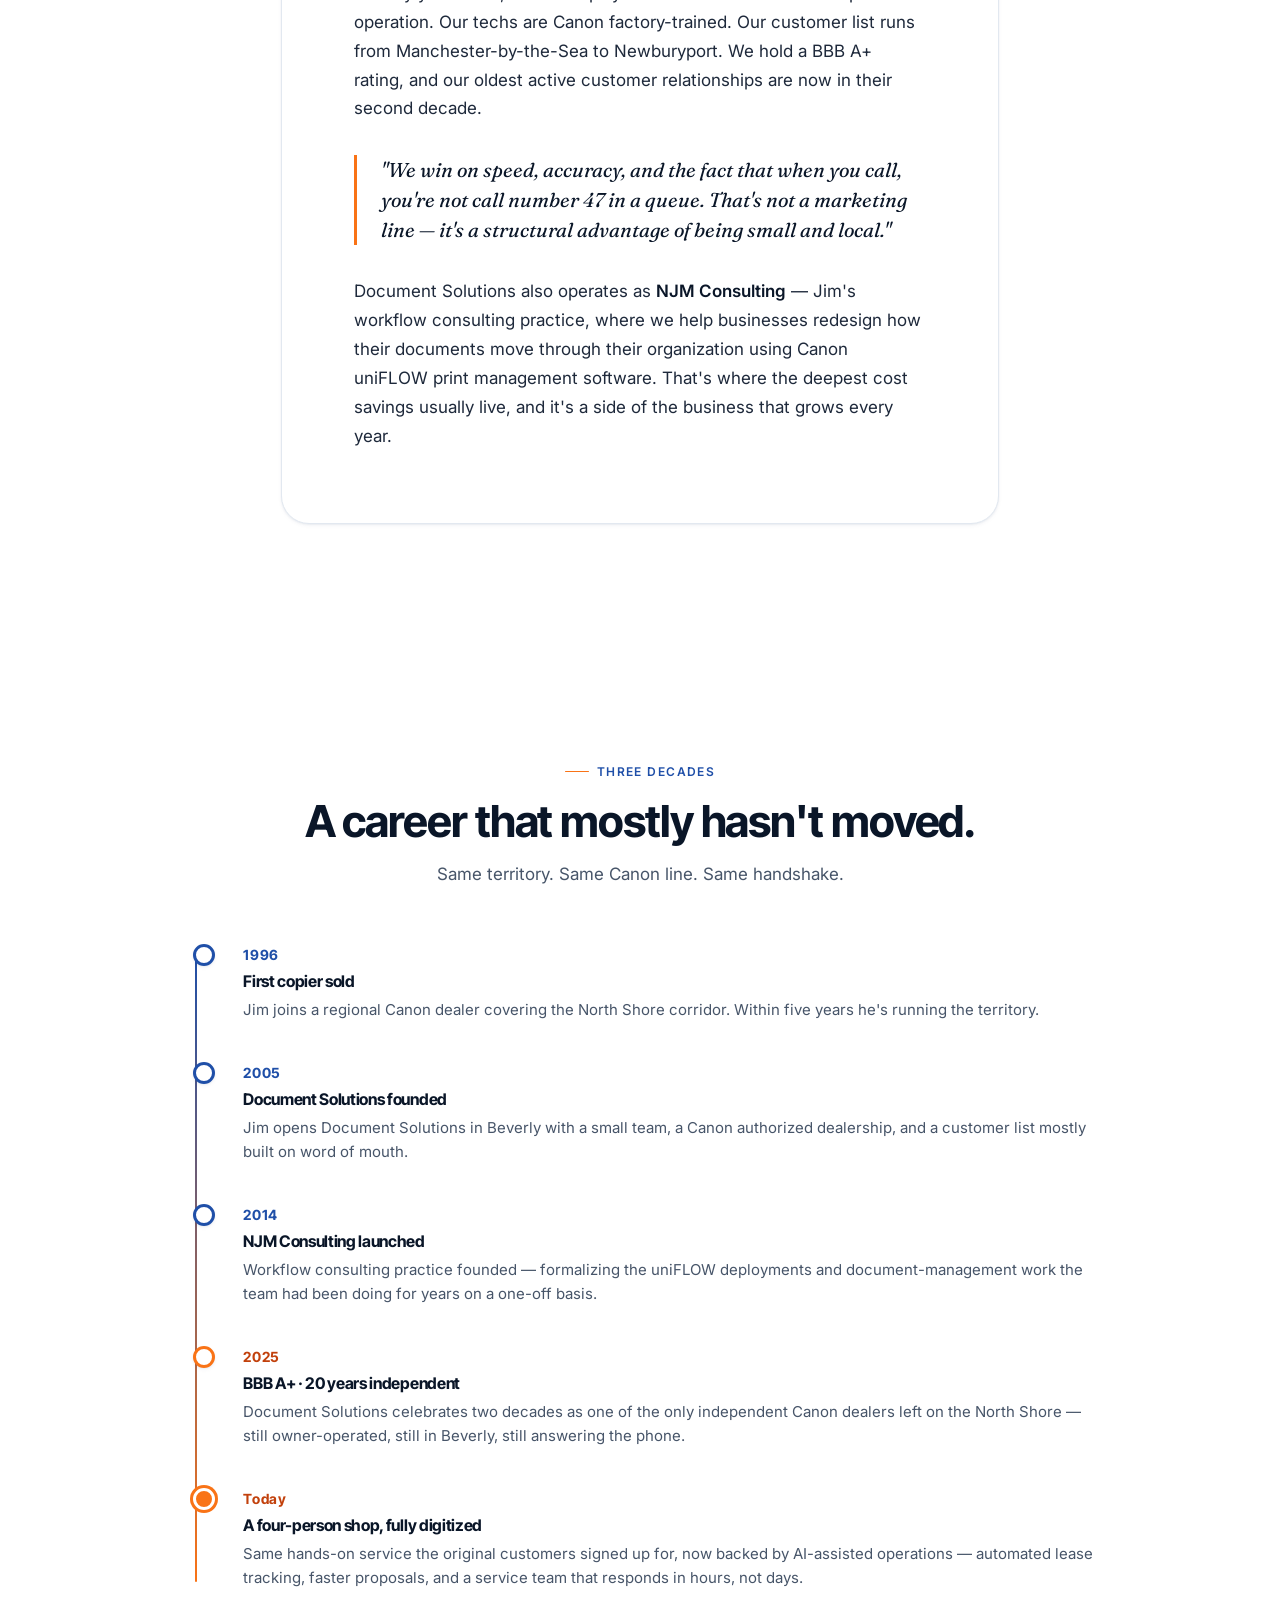
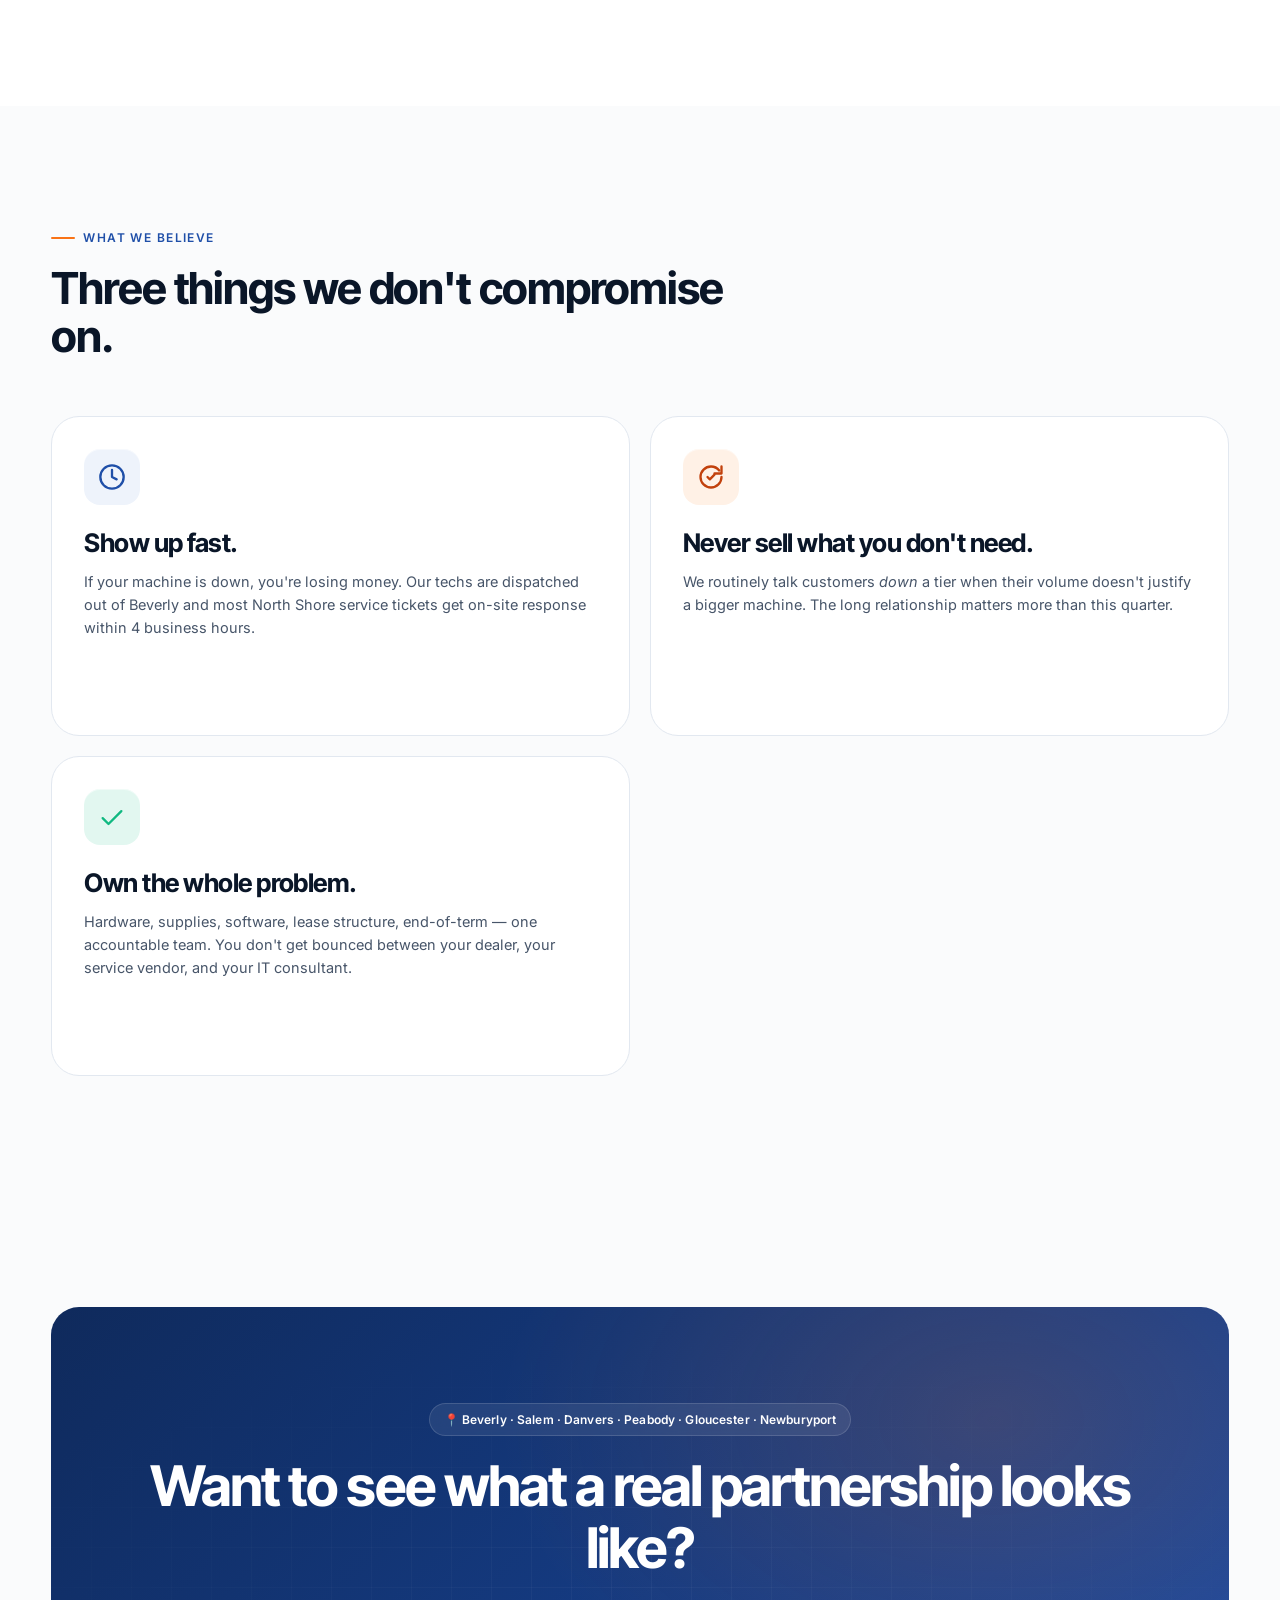
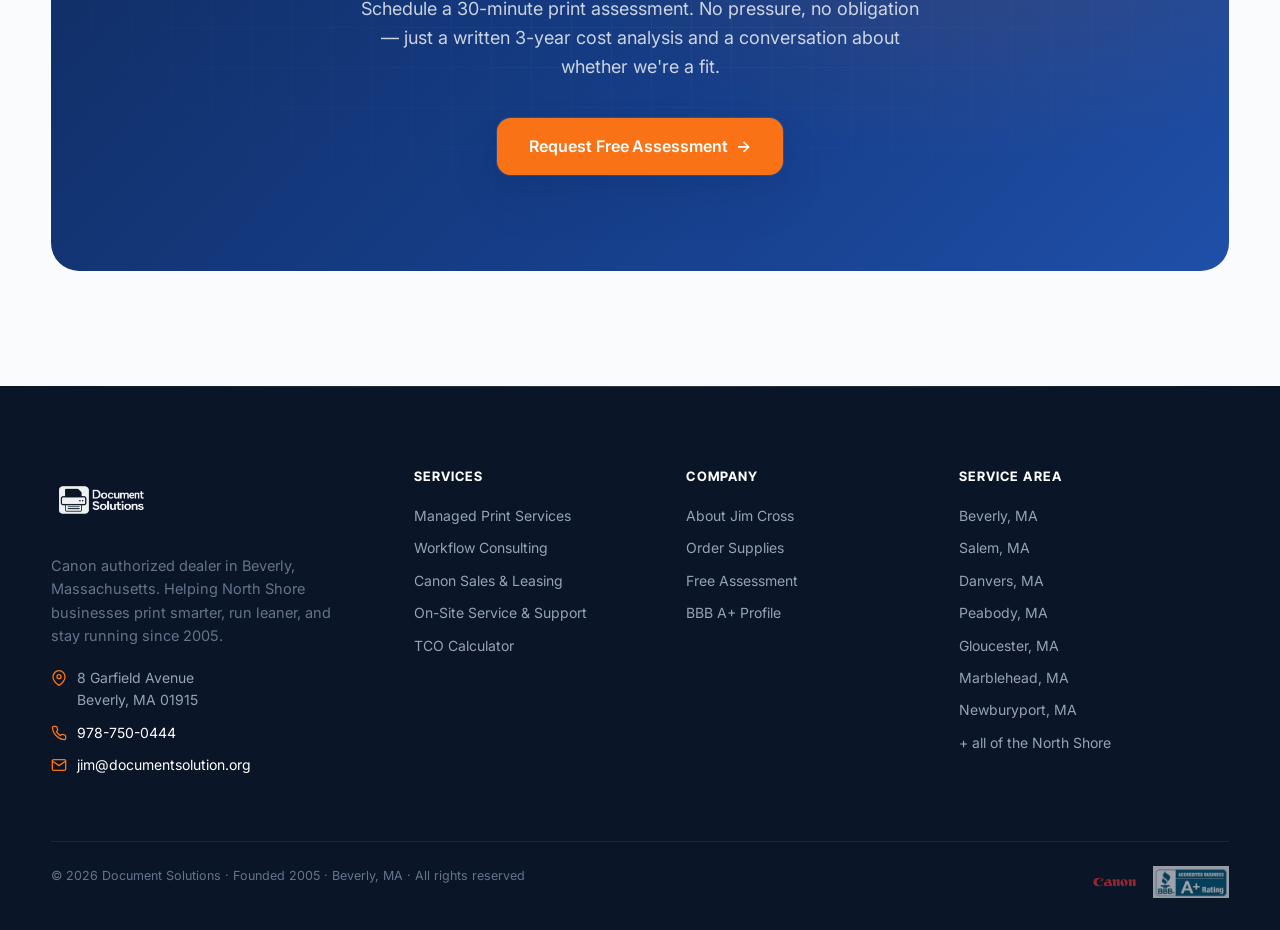
==== commit 2e036cff: "Use newLogo.png as the brand mark across nav and footer Mike supplied a clean transparent-background" ====
--- a/about.html
+++ b/about.html
@@ -62,7 +62,7 @@
 <header class="nav">
   <div class="container nav-inner">
     <a href="index.html" class="nav-logo" aria-label="Document Solutions home">
-      <img src="assets/images/logo-nobg.svg" alt="Document Solutions" class="brand-logo">
+      <img src="assets/images/newLogo.png" alt="Document Solutions" class="brand-logo">
     </a>
     <nav class="nav-links" aria-label="Primary">
       <a href="index.html#services" class="nav-link">Services</a>
@@ -242,7 +242,7 @@
     <div class="footer-grid">
       <div class="footer-brand">
         <a href="index.html" class="nav-logo" aria-label="Document Solutions home">
-          <img src="assets/images/logo-nobg.svg" alt="Document Solutions" class="brand-logo">
+          <img src="assets/images/newLogo.png" alt="Document Solutions" class="brand-logo">
         </a>
         <p class="footer-tagline">Canon authorized dealer in Beverly, Massachusetts. Helping North Shore businesses print smarter, run leaner, and stay running since 2005.</p>
         <div class="footer-contact">
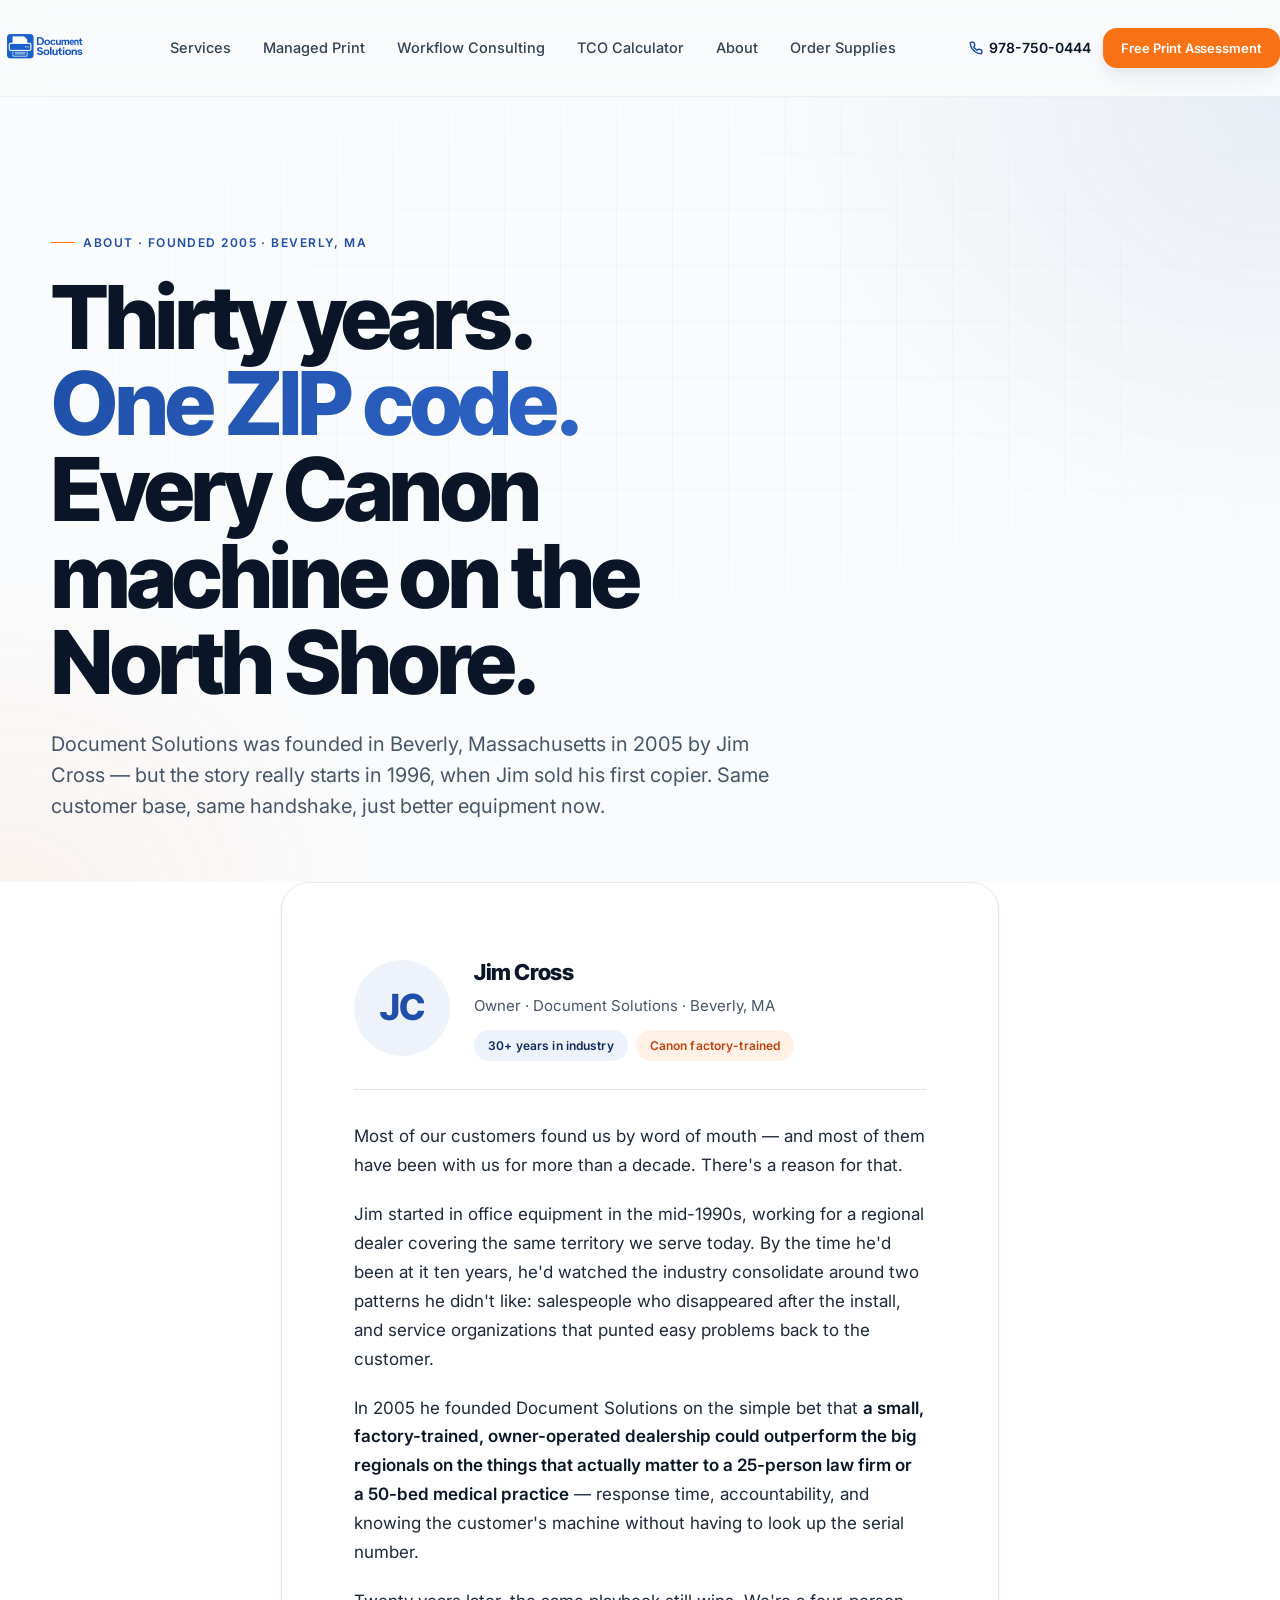
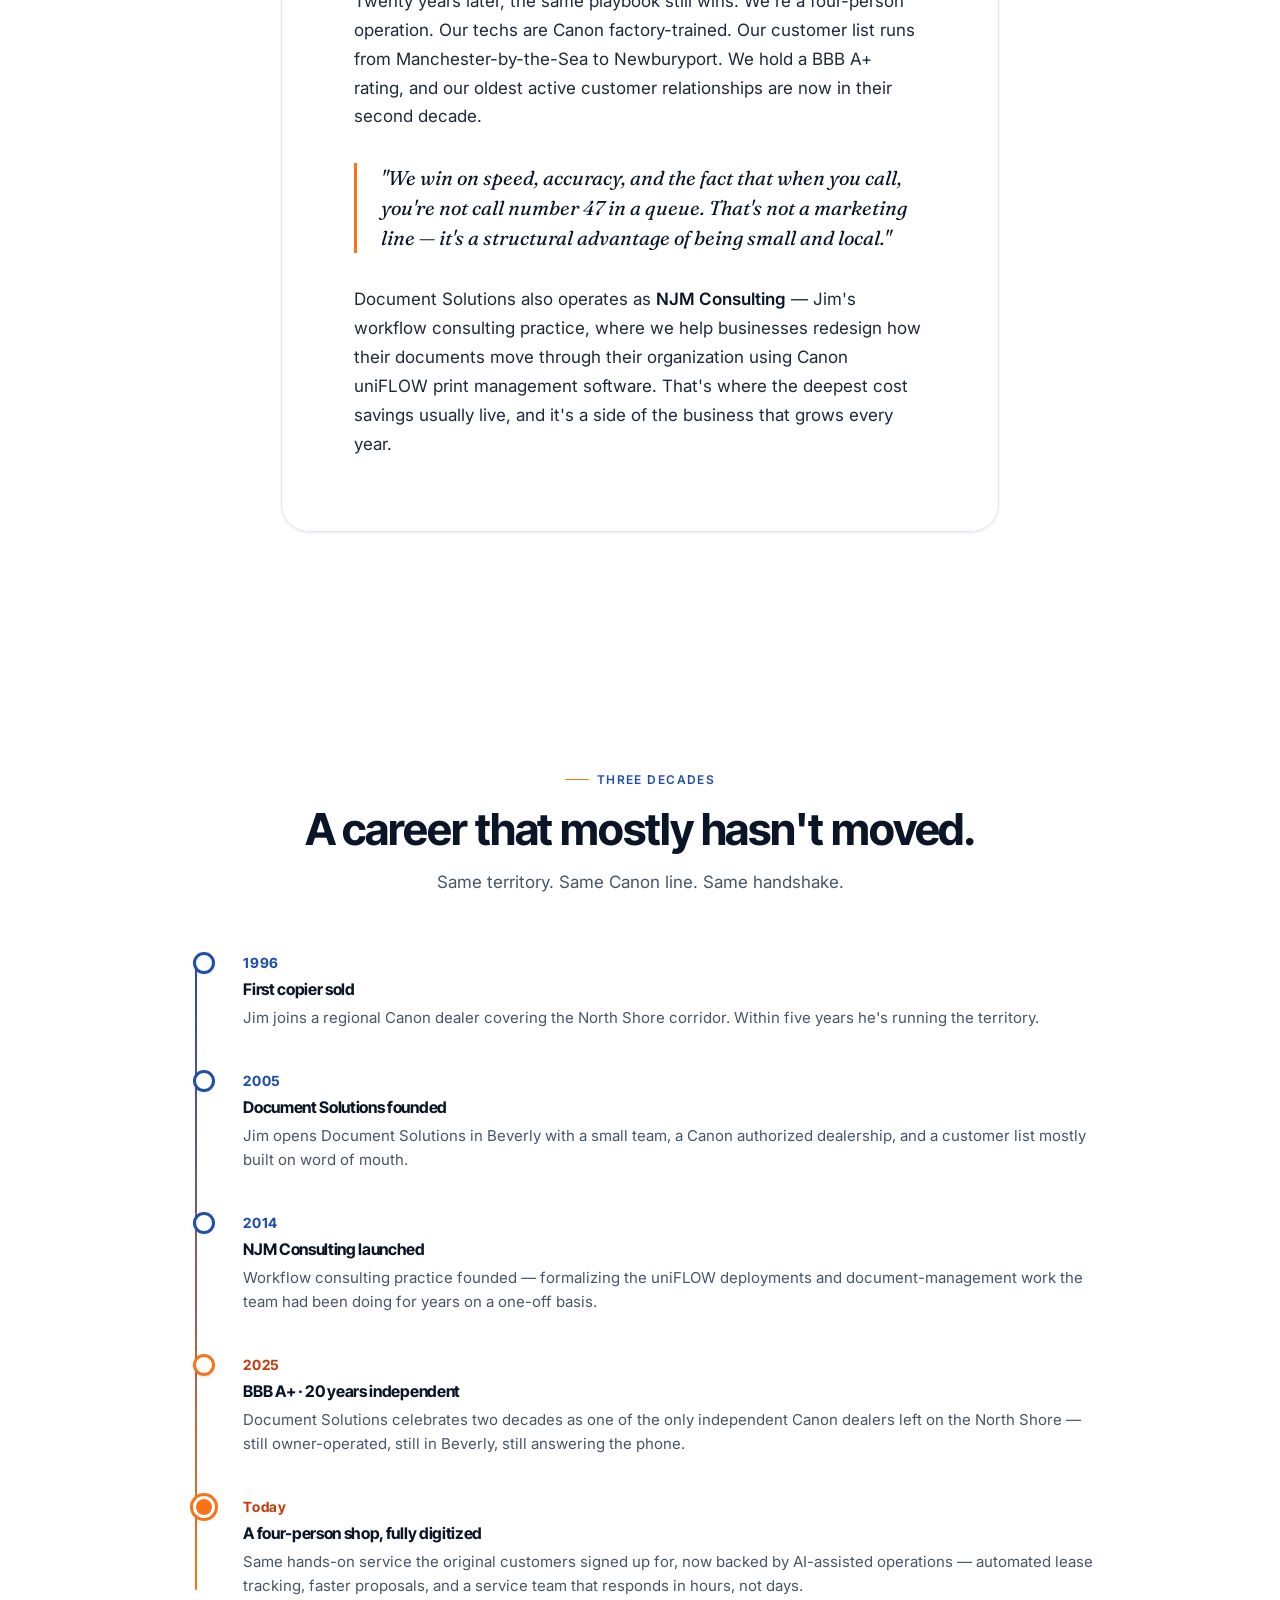
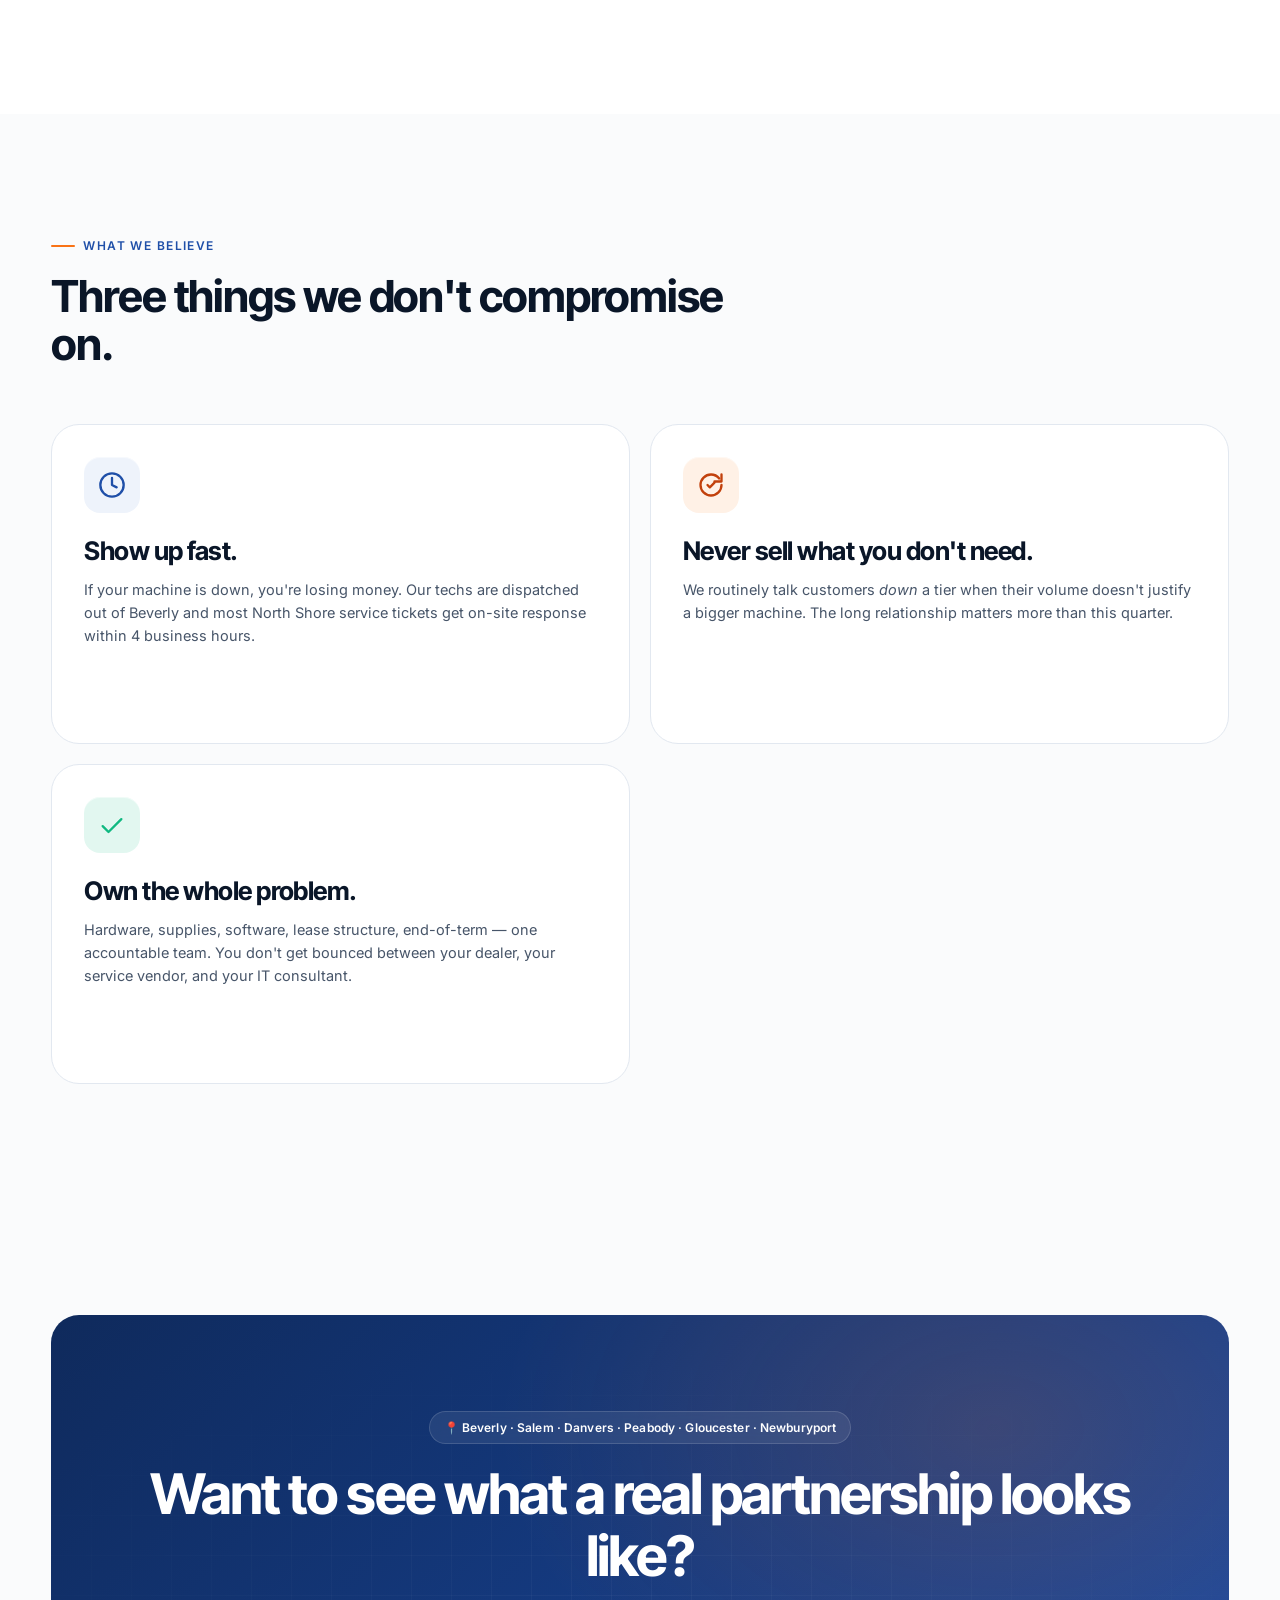
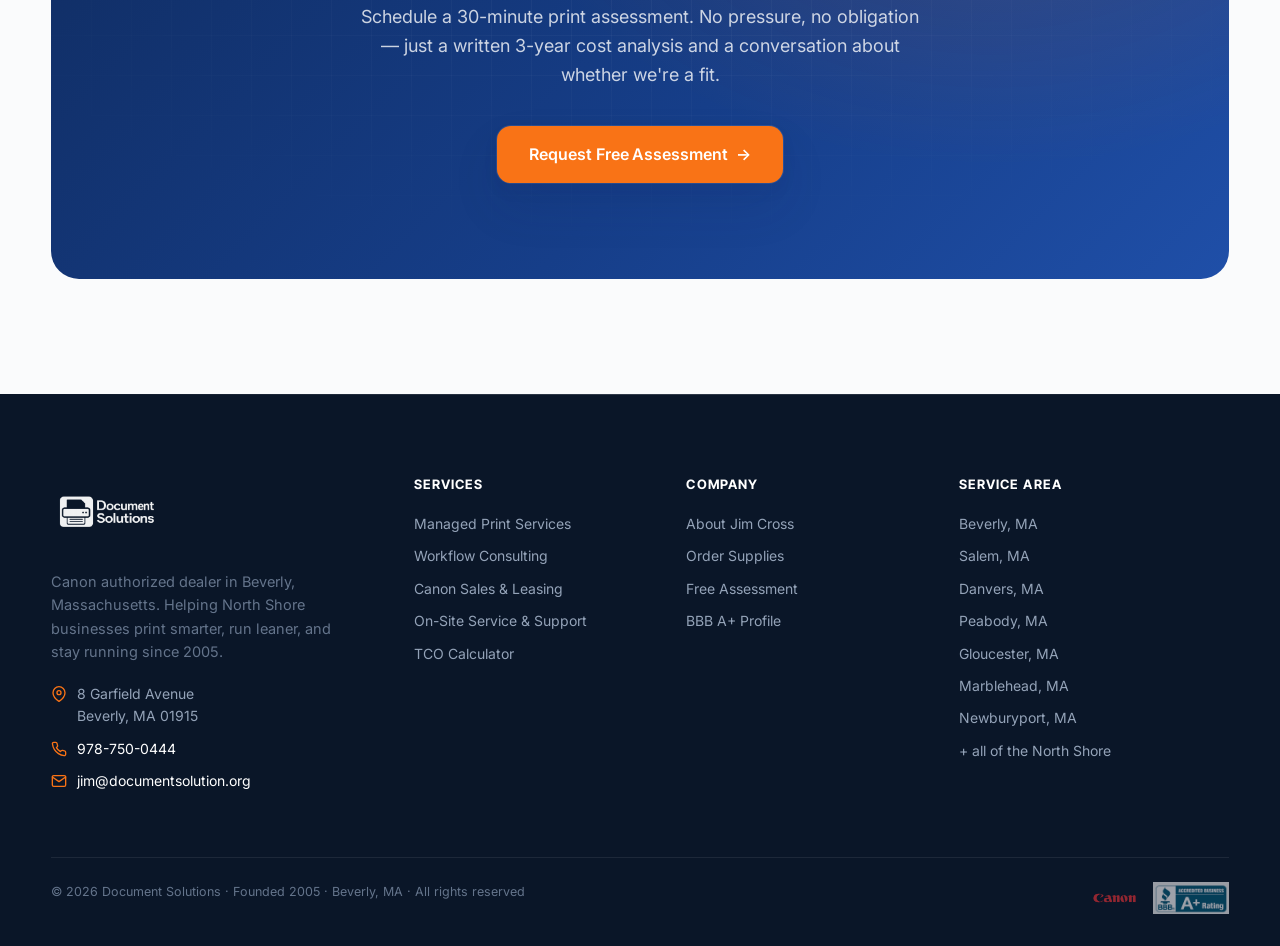
==== commit f08c7647: "Bump logo size + cache-bust so old logo stops showing Mike reported the home page logo needed to be " ====
--- a/about.html
+++ b/about.html
@@ -62,7 +62,7 @@
 <header class="nav">
   <div class="container nav-inner">
     <a href="index.html" class="nav-logo" aria-label="Document Solutions home">
-      <img src="assets/images/newLogo.png" alt="Document Solutions" class="brand-logo">
+      <img src="assets/images/newLogo.png?v=2" alt="Document Solutions" class="brand-logo">
     </a>
     <nav class="nav-links" aria-label="Primary">
       <a href="index.html#services" class="nav-link">Services</a>
@@ -242,7 +242,7 @@
     <div class="footer-grid">
       <div class="footer-brand">
         <a href="index.html" class="nav-logo" aria-label="Document Solutions home">
-          <img src="assets/images/newLogo.png" alt="Document Solutions" class="brand-logo">
+          <img src="assets/images/newLogo.png?v=2" alt="Document Solutions" class="brand-logo">
         </a>
         <p class="footer-tagline">Canon authorized dealer in Beverly, Massachusetts. Helping North Shore businesses print smarter, run leaner, and stay running since 2005.</p>
         <div class="footer-contact">
--- a/assets/css/styles.css
+++ b/assets/css/styles.css
@@ -275,24 +275,23 @@
   background: linear-gradient(135deg, transparent 50%, rgba(255,255,255,0.12));
 }
 
-/* Brand logo — full lockup SVG (logo-nobg.svg, transparent background, includes icon + wordmark) */
+/* Brand logo — full lockup PNG (newLogo.png, transparent background, icon + wordmark) */
 .brand-logo {
-  height: 56px;
+  height: 64px;
   width: auto;
   display: block;
-  /* The SVG has a 2.25:1 aspect — at 56px tall renders ~126px wide */
-}
-.brand-logo-lg { height: 80px; }
+}
+.brand-logo-lg { height: 88px; }
 .footer .brand-logo {
-  height: 72px;
+  height: 80px;
   filter: brightness(0) invert(1);
   opacity: 0.95;
-  /* Transparent-background SVG inverted to a clean white silhouette on the dark footer */
-}
-@media (max-width: 960px) { .brand-logo { height: 48px; } }
+  /* Transparent-background PNG inverted to a clean white silhouette on the dark footer */
+}
+@media (max-width: 960px) { .brand-logo { height: 56px; } }
 @media (max-width: 540px) {
-  .brand-logo { height: 40px; }
-  .footer .brand-logo { height: 58px; }
+  .brand-logo { height: 46px; }
+  .footer .brand-logo { height: 64px; }
 }
 
 /* New: SVG mark + HTML wordmark lockup (cleaner, scalable, faster) */
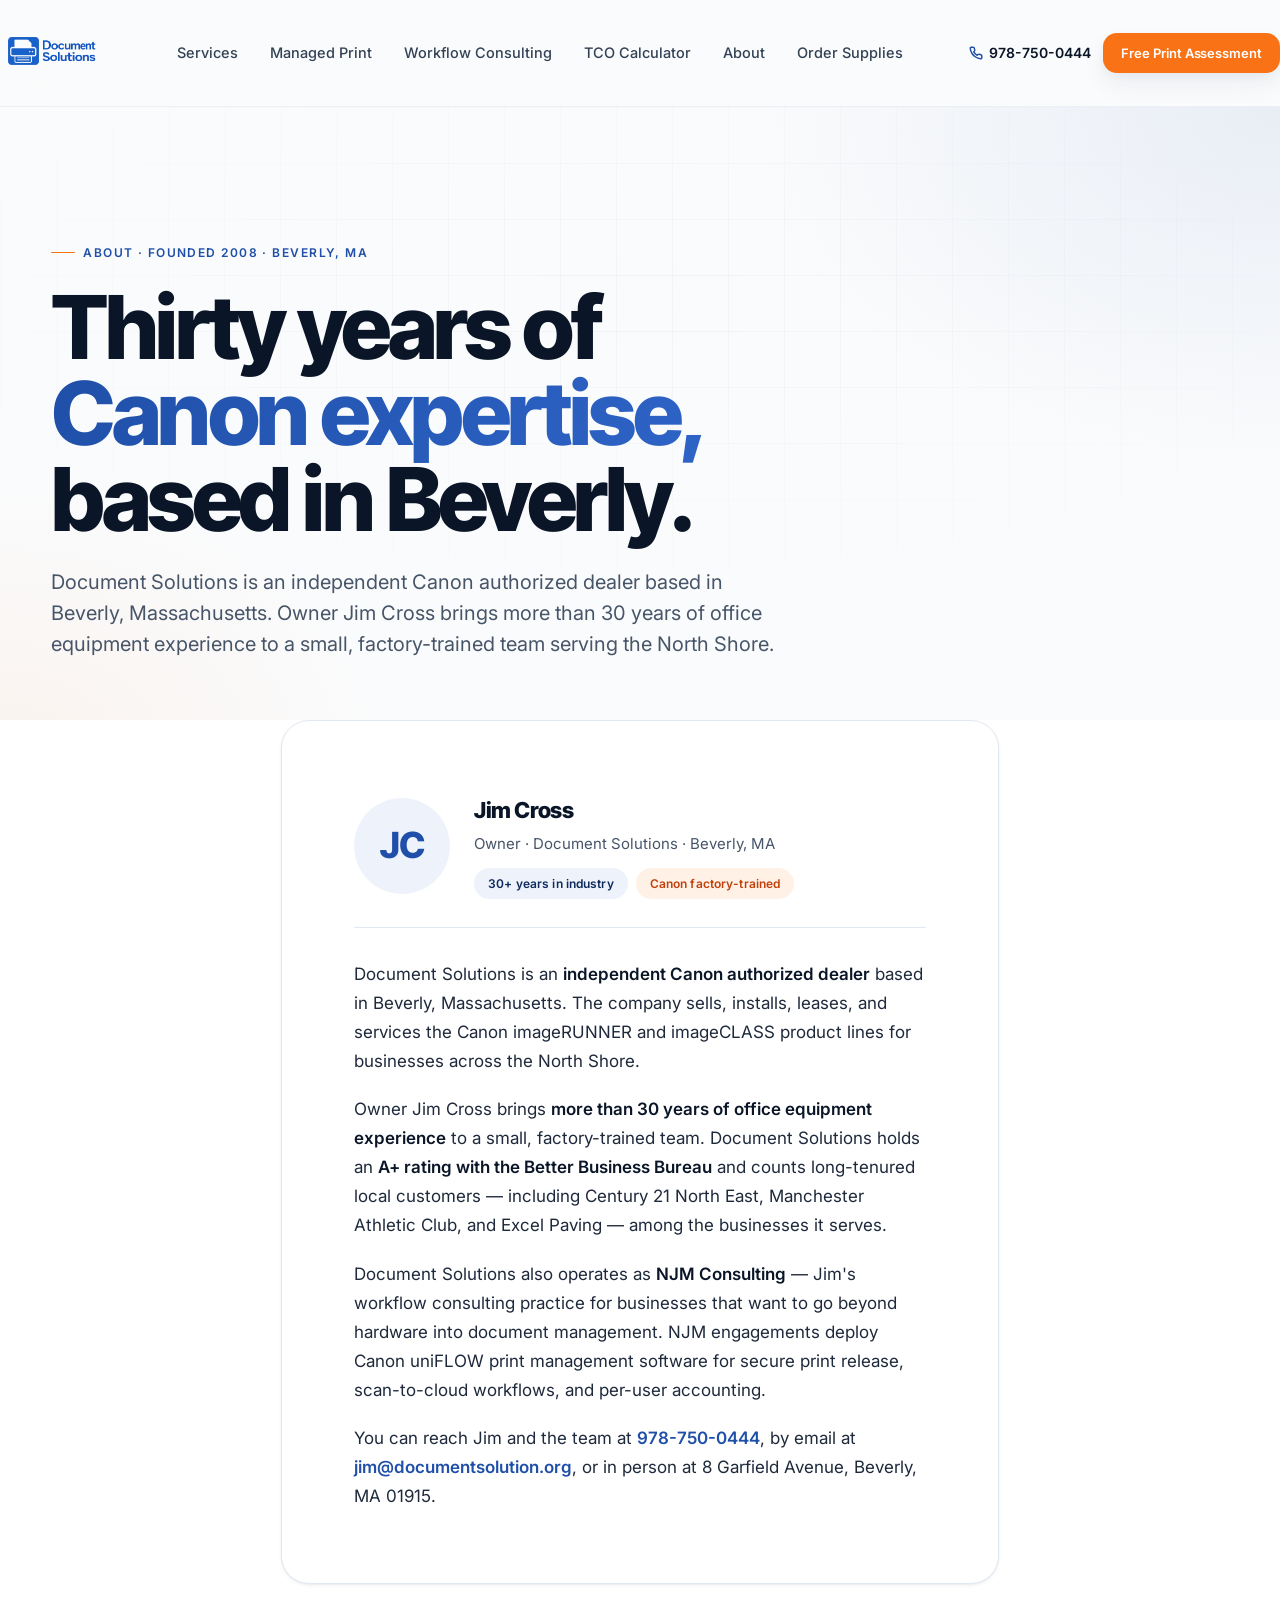
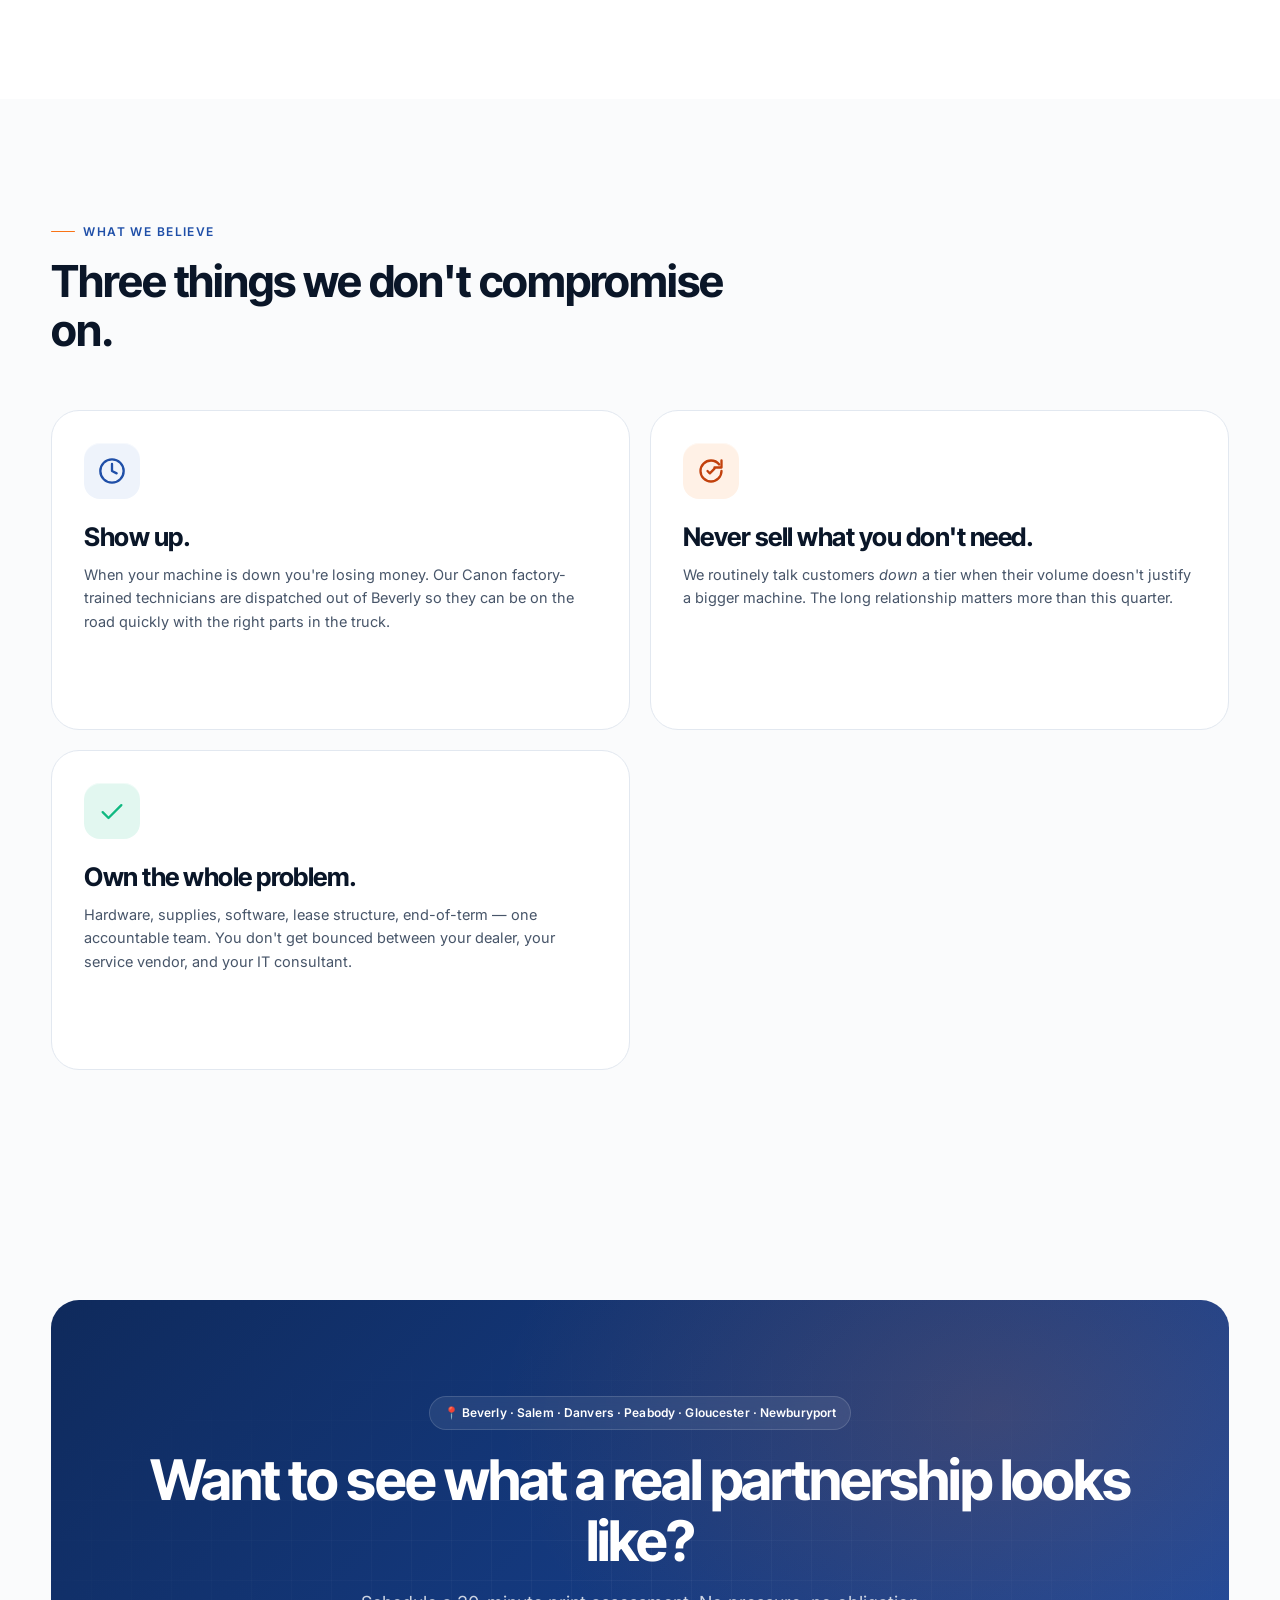
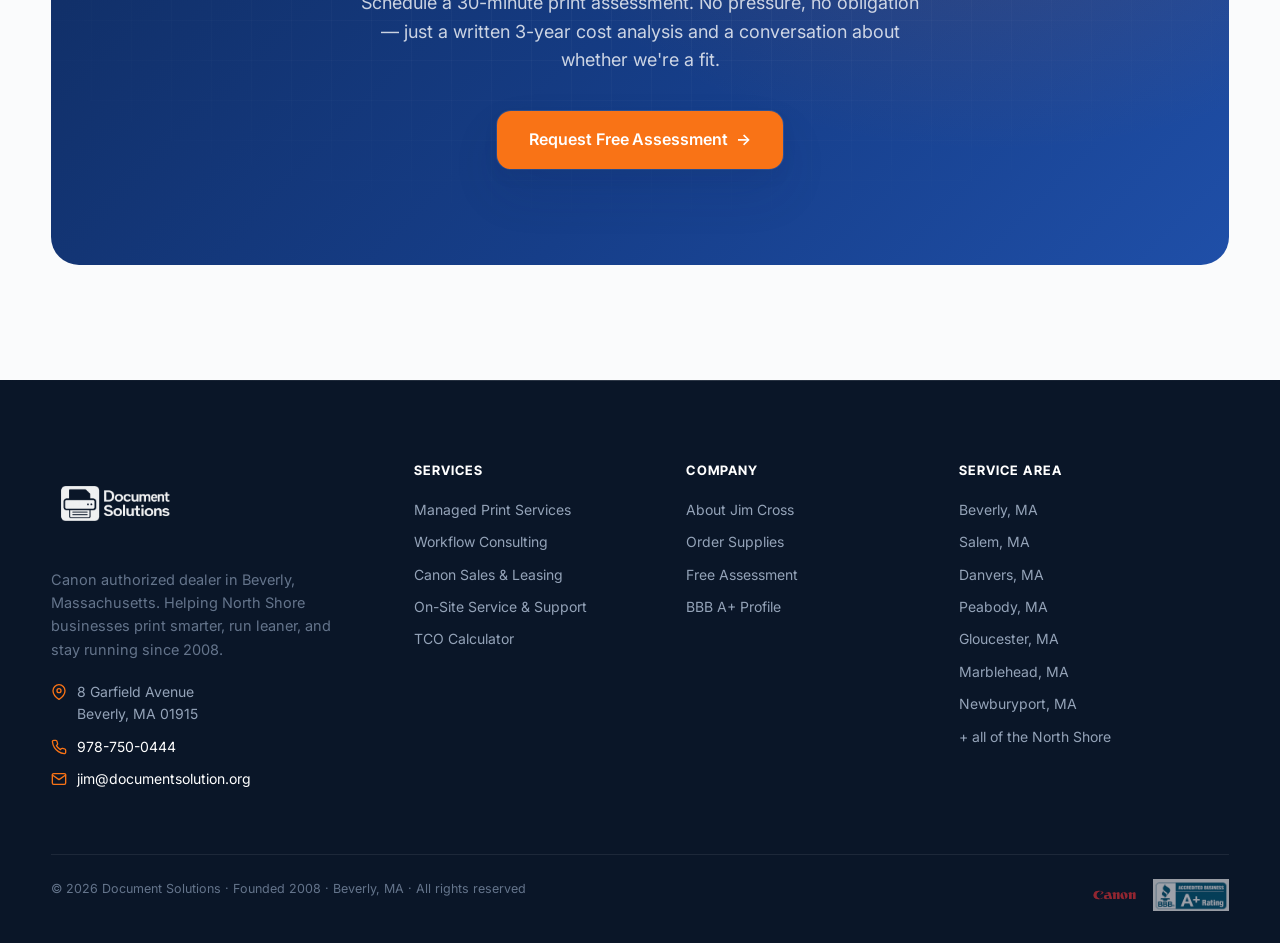
==== commit 4998dbe2: "Strip fabricated stats and dates; ground all copy in sourced facts Mike caught that I was inventing " ====
--- a/about.html
+++ b/about.html
@@ -6,14 +6,14 @@
 <meta name="theme-color" content="#1F4FA8">
 
 <title>About Jim Cross & Document Solutions — 30 Years on the North Shore</title>
-<meta name="description" content="Founded in 2005 by Jim Cross, Document Solutions is an independent Canon authorized dealer in Beverly, MA. 30+ years of office equipment expertise, factory-trained technicians, BBB A+ rated.">
+<meta name="description" content="Founded in 2008 by Jim Cross, Document Solutions is an independent Canon authorized dealer in Beverly, MA. 30+ years of office equipment expertise, factory-trained technicians, BBB A+ rated.">
 
 <link rel="canonical" href="https://documentsolution.org/about.html">
 <meta name="robots" content="index, follow, max-image-preview:large">
 
 <meta property="og:type" content="profile">
 <meta property="og:title" content="About Jim Cross — Document Solutions, Beverly MA">
-<meta property="og:description" content="30+ years in office equipment. Founded Document Solutions in Beverly, MA in 2005.">
+<meta property="og:description" content="30+ years in office equipment. Founded Document Solutions in Beverly, MA in 2008.">
 <meta property="og:url" content="https://documentsolution.org/about.html">
 
 <link rel="preconnect" href="https://fonts.googleapis.com">
@@ -86,16 +86,16 @@
 <section class="hero" style="padding-bottom:64px;">
   <div class="container">
     <div style="max-width:820px;">
-      <span class="eyebrow fade-up">About · Founded 2005 · Beverly, MA</span>
+      <span class="eyebrow fade-up">About · Founded 2008 · Beverly, MA</span>
       <h1 class="display-1 fade-up delay-1" style="margin-top:22px; margin-bottom:24px;">
-        Thirty years.<br>
-        <span class="accent">One ZIP code.</span><br>
-        Every Canon machine on the North Shore.
+        Thirty years of<br>
+        <span class="accent">Canon expertise,</span><br>
+        based in Beverly.
       </h1>
       <p class="lede fade-up delay-2">
-        Document Solutions was founded in Beverly, Massachusetts in 2005 by Jim Cross — but the
-        story really starts in 1996, when Jim sold his first copier. Same customer base,
-        same handshake, just better equipment now.
+        Document Solutions is an independent Canon authorized dealer based in Beverly,
+        Massachusetts. Owner Jim Cross brings more than 30 years of office equipment
+        experience to a small, factory-trained team serving the North Shore.
       </p>
     </div>
   </div>
@@ -120,72 +120,17 @@
       </div>
 
       <div style="font-size:17px; line-height:1.7; color:var(--ink-700);">
-        <p style="margin-bottom:20px;">Most of our customers found us by word of mouth — and most of them have been with us for more than a decade. There's a reason for that.</p>
-
-        <p style="margin-bottom:20px;">Jim started in office equipment in the mid-1990s, working for a regional dealer covering the same territory we serve today. By the time he'd been at it ten years, he'd watched the industry consolidate around two patterns he didn't like: salespeople who disappeared after the install, and service organizations that punted easy problems back to the customer.</p>
-
-        <p style="margin-bottom:20px;">In 2005 he founded Document Solutions on the simple bet that <span class="strong">a small, factory-trained, owner-operated dealership could outperform the big regionals on the things that actually matter to a 25-person law firm or a 50-bed medical practice</span> — response time, accountability, and knowing the customer's machine without having to look up the serial number.</p>
-
-        <p style="margin-bottom:20px;">Twenty years later, the same playbook still wins. We're a four-person operation. Our techs are Canon factory-trained. Our customer list runs from Manchester-by-the-Sea to Newburyport. We hold a BBB A+ rating, and our oldest active customer relationships are now in their second decade.</p>
-
-        <p style="font-family:var(--font-serif); font-style:italic; font-size:20px; line-height:1.5; color:var(--ink-900); padding-left:24px; border-left:3px solid var(--accent); margin:32px 0;">"We win on speed, accuracy, and the fact that when you call, you're not call number 47 in a queue. That's not a marketing line — it's a structural advantage of being small and local."</p>
-
-        <p>Document Solutions also operates as <span class="strong">NJM Consulting</span> — Jim's workflow consulting practice, where we help businesses redesign how their documents move through their organization using Canon uniFLOW print management software. That's where the deepest cost savings usually live, and it's a side of the business that grows every year.</p>
-      </div>
-
-    </div>
-
-  </div>
-</section>
-
-<!-- ========== TIMELINE ========== -->
-<section style="background:white;">
-  <div class="container container-narrow">
-    <div class="section-header center fade-up">
-      <span class="eyebrow">Three decades</span>
-      <h2 class="display-3">A career that mostly hasn't moved.</h2>
-      <p>Same territory. Same Canon line. Same handshake.</p>
-    </div>
-
-    <div style="position:relative; padding:0 8px;">
-      <div style="position:absolute; left:24px; top:8px; bottom:8px; width:2px; background:linear-gradient(180deg, var(--brand-blue), var(--accent)); border-radius:2px;"></div>
-
-      <div class="fade-up" style="padding:0 0 40px 64px; position:relative;">
-        <div style="position:absolute; left:14px; top:0; width:22px; height:22px; border-radius:50%; background:white; border:3px solid var(--brand-blue); box-shadow:var(--shadow-sm);"></div>
-        <div style="font-family:var(--font-display); font-size:14px; font-weight:700; color:var(--brand-blue); letter-spacing:0.05em;">1996</div>
-        <h4 style="margin-top:6px; margin-bottom:8px;">First copier sold</h4>
-        <p class="muted" style="font-size:15px;">Jim joins a regional Canon dealer covering the North Shore corridor. Within five years he's running the territory.</p>
-      </div>
-
-      <div class="fade-up delay-1" style="padding:0 0 40px 64px; position:relative;">
-        <div style="position:absolute; left:14px; top:0; width:22px; height:22px; border-radius:50%; background:white; border:3px solid var(--brand-blue); box-shadow:var(--shadow-sm);"></div>
-        <div style="font-family:var(--font-display); font-size:14px; font-weight:700; color:var(--brand-blue); letter-spacing:0.05em;">2005</div>
-        <h4 style="margin-top:6px; margin-bottom:8px;">Document Solutions founded</h4>
-        <p class="muted" style="font-size:15px;">Jim opens Document Solutions in Beverly with a small team, a Canon authorized dealership, and a customer list mostly built on word of mouth.</p>
-      </div>
-
-      <div class="fade-up delay-2" style="padding:0 0 40px 64px; position:relative;">
-        <div style="position:absolute; left:14px; top:0; width:22px; height:22px; border-radius:50%; background:white; border:3px solid var(--brand-blue); box-shadow:var(--shadow-sm);"></div>
-        <div style="font-family:var(--font-display); font-size:14px; font-weight:700; color:var(--brand-blue); letter-spacing:0.05em;">2014</div>
-        <h4 style="margin-top:6px; margin-bottom:8px;">NJM Consulting launched</h4>
-        <p class="muted" style="font-size:15px;">Workflow consulting practice founded — formalizing the uniFLOW deployments and document-management work the team had been doing for years on a one-off basis.</p>
-      </div>
-
-      <div class="fade-up delay-3" style="padding:0 0 40px 64px; position:relative;">
-        <div style="position:absolute; left:14px; top:0; width:22px; height:22px; border-radius:50%; background:white; border:3px solid var(--accent); box-shadow:var(--shadow-sm);"></div>
-        <div style="font-family:var(--font-display); font-size:14px; font-weight:700; color:var(--accent-deep); letter-spacing:0.05em;">2025</div>
-        <h4 style="margin-top:6px; margin-bottom:8px;">BBB A+ · 20 years independent</h4>
-        <p class="muted" style="font-size:15px;">Document Solutions celebrates two decades as one of the only independent Canon dealers left on the North Shore — still owner-operated, still in Beverly, still answering the phone.</p>
-      </div>
-
-      <div class="fade-up delay-4" style="padding:0 0 0 64px; position:relative;">
-        <div style="position:absolute; left:14px; top:0; width:22px; height:22px; border-radius:50%; background:var(--accent); border:3px solid white; box-shadow:0 0 0 3px var(--accent);"></div>
-        <div style="font-family:var(--font-display); font-size:14px; font-weight:700; color:var(--accent-deep); letter-spacing:0.05em;">Today</div>
-        <h4 style="margin-top:6px; margin-bottom:8px;">A four-person shop, fully digitized</h4>
-        <p class="muted" style="font-size:15px;">Same hands-on service the original customers signed up for, now backed by AI-assisted operations — automated lease tracking, faster proposals, and a service team that responds in hours, not days.</p>
-      </div>
-
-    </div>
+        <p style="margin-bottom:20px;">Document Solutions is an <span class="strong">independent Canon authorized dealer</span> based in Beverly, Massachusetts. The company sells, installs, leases, and services the Canon imageRUNNER and imageCLASS product lines for businesses across the North Shore.</p>
+
+        <p style="margin-bottom:20px;">Owner Jim Cross brings <span class="strong">more than 30 years of office equipment experience</span> to a small, factory-trained team. Document Solutions holds an <span class="strong">A+ rating with the Better Business Bureau</span> and counts long-tenured local customers — including Century 21 North East, Manchester Athletic Club, and Excel Paving — among the businesses it serves.</p>
+
+        <p style="margin-bottom:20px;">Document Solutions also operates as <span class="strong">NJM Consulting</span> — Jim's workflow consulting practice for businesses that want to go beyond hardware into document management. NJM engagements deploy Canon uniFLOW print management software for secure print release, scan-to-cloud workflows, and per-user accounting.</p>
+
+        <p>You can reach Jim and the team at <a href="tel:+19787500444" style="color:var(--brand-blue); font-weight:600;">978-750-0444</a>, by email at <a href="mailto:jim@documentsolution.org" style="color:var(--brand-blue); font-weight:600;">jim@documentsolution.org</a>, or in person at 8 Garfield Avenue, Beverly, MA 01915.</p>
+      </div>
+
+    </div>
+
   </div>
 </section>
 
@@ -202,8 +147,8 @@
         <div class="bento-icon">
           <svg width="28" height="28" viewBox="0 0 24 24" fill="none" stroke="currentColor" stroke-width="2" stroke-linecap="round" stroke-linejoin="round"><circle cx="12" cy="12" r="10"/><polyline points="12 6 12 12 16 14"/></svg>
         </div>
-        <h3>Show up fast.</h3>
-        <p>If your machine is down, you're losing money. Our techs are dispatched out of Beverly and most North Shore service tickets get on-site response within 4 business hours.</p>
+        <h3>Show up.</h3>
+        <p>When your machine is down you're losing money. Our Canon factory-trained technicians are dispatched out of Beverly so they can be on the road quickly with the right parts in the truck.</p>
       </div>
       <div class="bento bento-md fade-up delay-1">
         <div class="bento-icon orange">
@@ -244,7 +189,7 @@
         <a href="index.html" class="nav-logo" aria-label="Document Solutions home">
           <img src="assets/images/newLogo.png?v=2" alt="Document Solutions" class="brand-logo">
         </a>
-        <p class="footer-tagline">Canon authorized dealer in Beverly, Massachusetts. Helping North Shore businesses print smarter, run leaner, and stay running since 2005.</p>
+        <p class="footer-tagline">Canon authorized dealer in Beverly, Massachusetts. Helping North Shore businesses print smarter, run leaner, and stay running since 2008.</p>
         <div class="footer-contact">
           <div class="footer-contact-line">
             <svg width="16" height="16" viewBox="0 0 24 24" fill="none" stroke="currentColor" stroke-width="2" stroke-linecap="round" stroke-linejoin="round"><path d="M21 10c0 7-9 13-9 13s-9-6-9-13a9 9 0 0 1 18 0z"/><circle cx="12" cy="10" r="3"/></svg>
@@ -298,7 +243,7 @@
     </div>
 
     <div class="footer-bottom">
-      <div>© <span data-year>2026</span> Document Solutions · Founded 2005 · Beverly, MA · All rights reserved</div>
+      <div>© <span data-year>2026</span> Document Solutions · Founded 2008 · Beverly, MA · All rights reserved</div>
       <div class="footer-badges">
         <img src="assets/images/canon-logo.png" alt="Canon Authorized Dealer">
         <img src="assets/images/bbb-rating.png" alt="BBB A+ Rated">
--- a/assets/css/styles.css
+++ b/assets/css/styles.css
@@ -277,21 +277,33 @@
 
 /* Brand logo — full lockup PNG (newLogo.png, transparent background, icon + wordmark) */
 .brand-logo {
-  height: 64px;
+  height: 74px;
   width: auto;
   display: block;
 }
-.brand-logo-lg { height: 88px; }
+.brand-logo-lg { height: 100px; }
 .footer .brand-logo {
-  height: 80px;
+  height: 92px;
   filter: brightness(0) invert(1);
   opacity: 0.95;
   /* Transparent-background PNG inverted to a clean white silhouette on the dark footer */
 }
-@media (max-width: 960px) { .brand-logo { height: 56px; } }
+@media (max-width: 960px) { .brand-logo { height: 64px; } }
 @media (max-width: 540px) {
-  .brand-logo { height: 46px; }
-  .footer .brand-logo { height: 64px; }
+  .brand-logo { height: 52px; }
+  .footer .brand-logo { height: 74px; }
+}
+
+/* Hero brand-name — prominent business name above the eyebrow */
+.hero-brand-name {
+  display: block;
+  font-family: var(--font-display);
+  font-weight: 800;
+  font-size: clamp(22px, 2.2vw, 30px);
+  color: var(--ink-900);
+  letter-spacing: -0.025em;
+  line-height: 1;
+  margin-bottom: 14px;
 }
 
 /* New: SVG mark + HTML wordmark lockup (cleaner, scalable, faster) */
